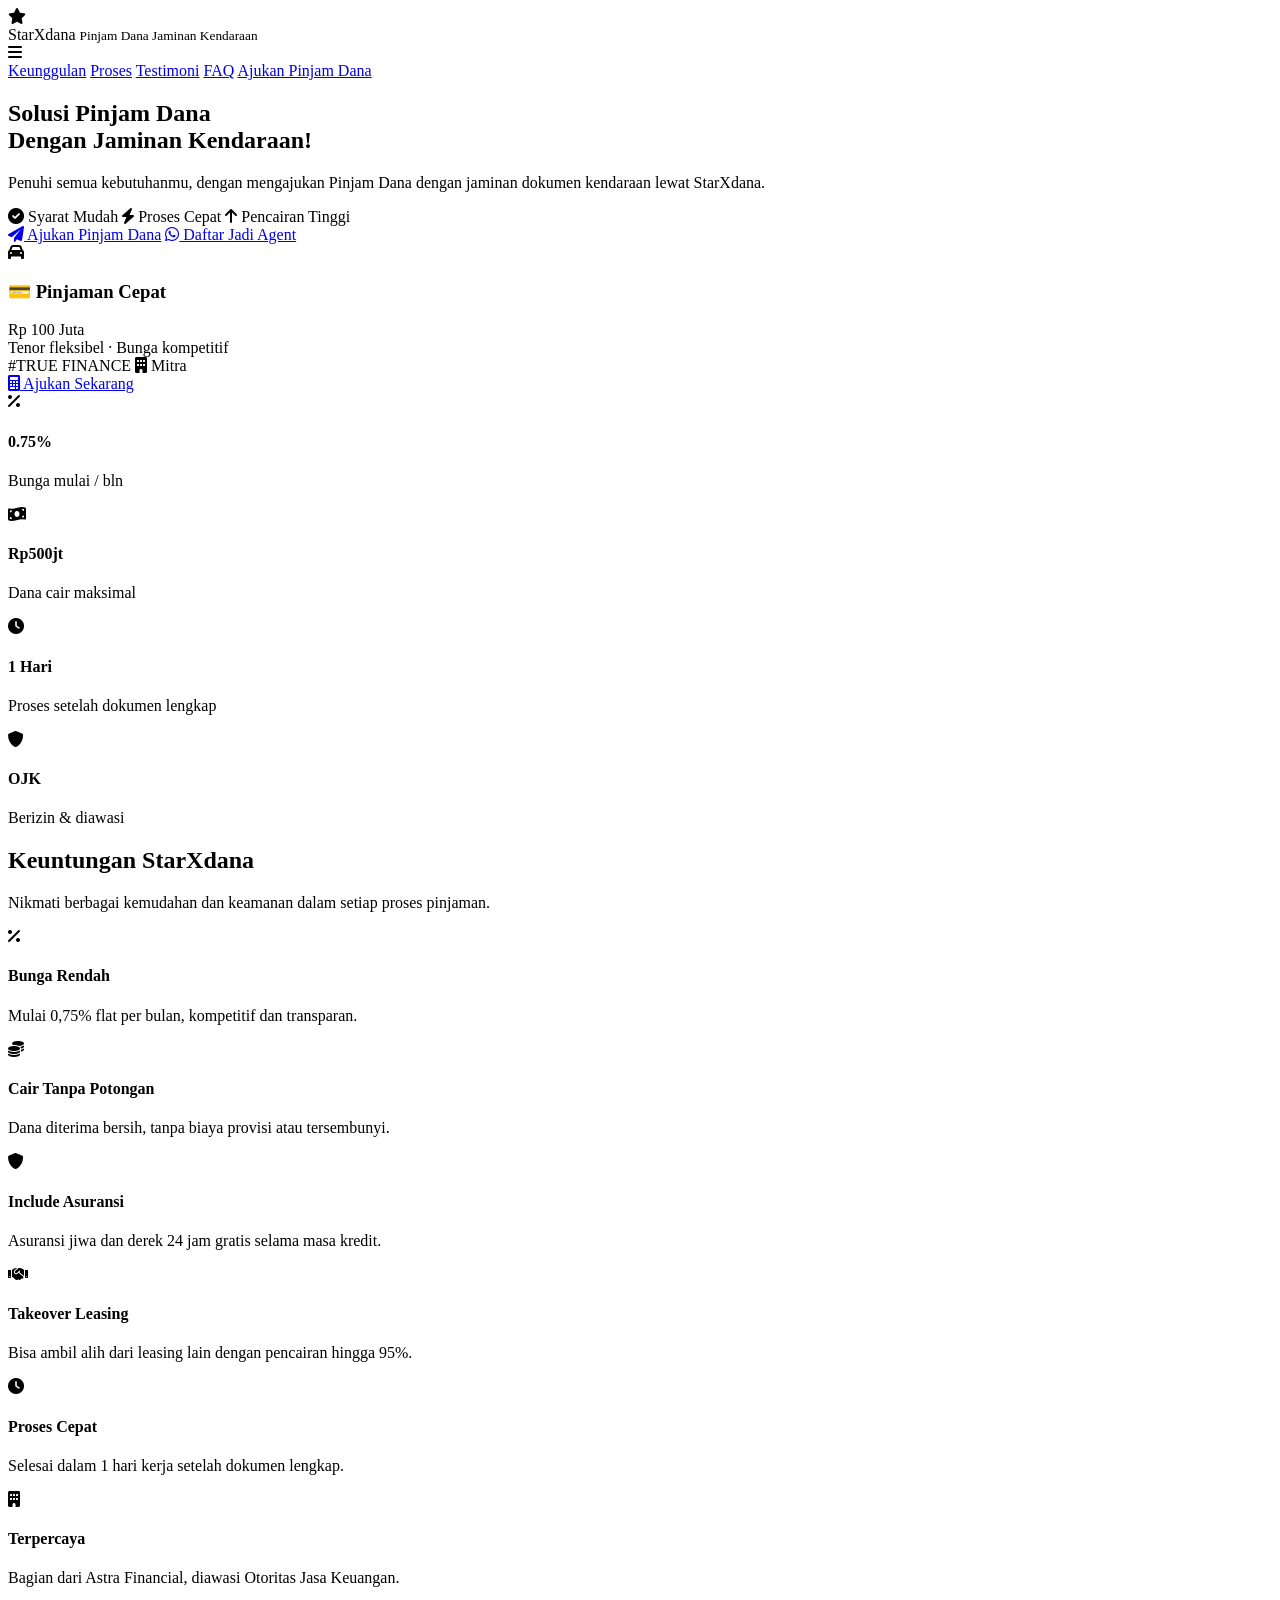
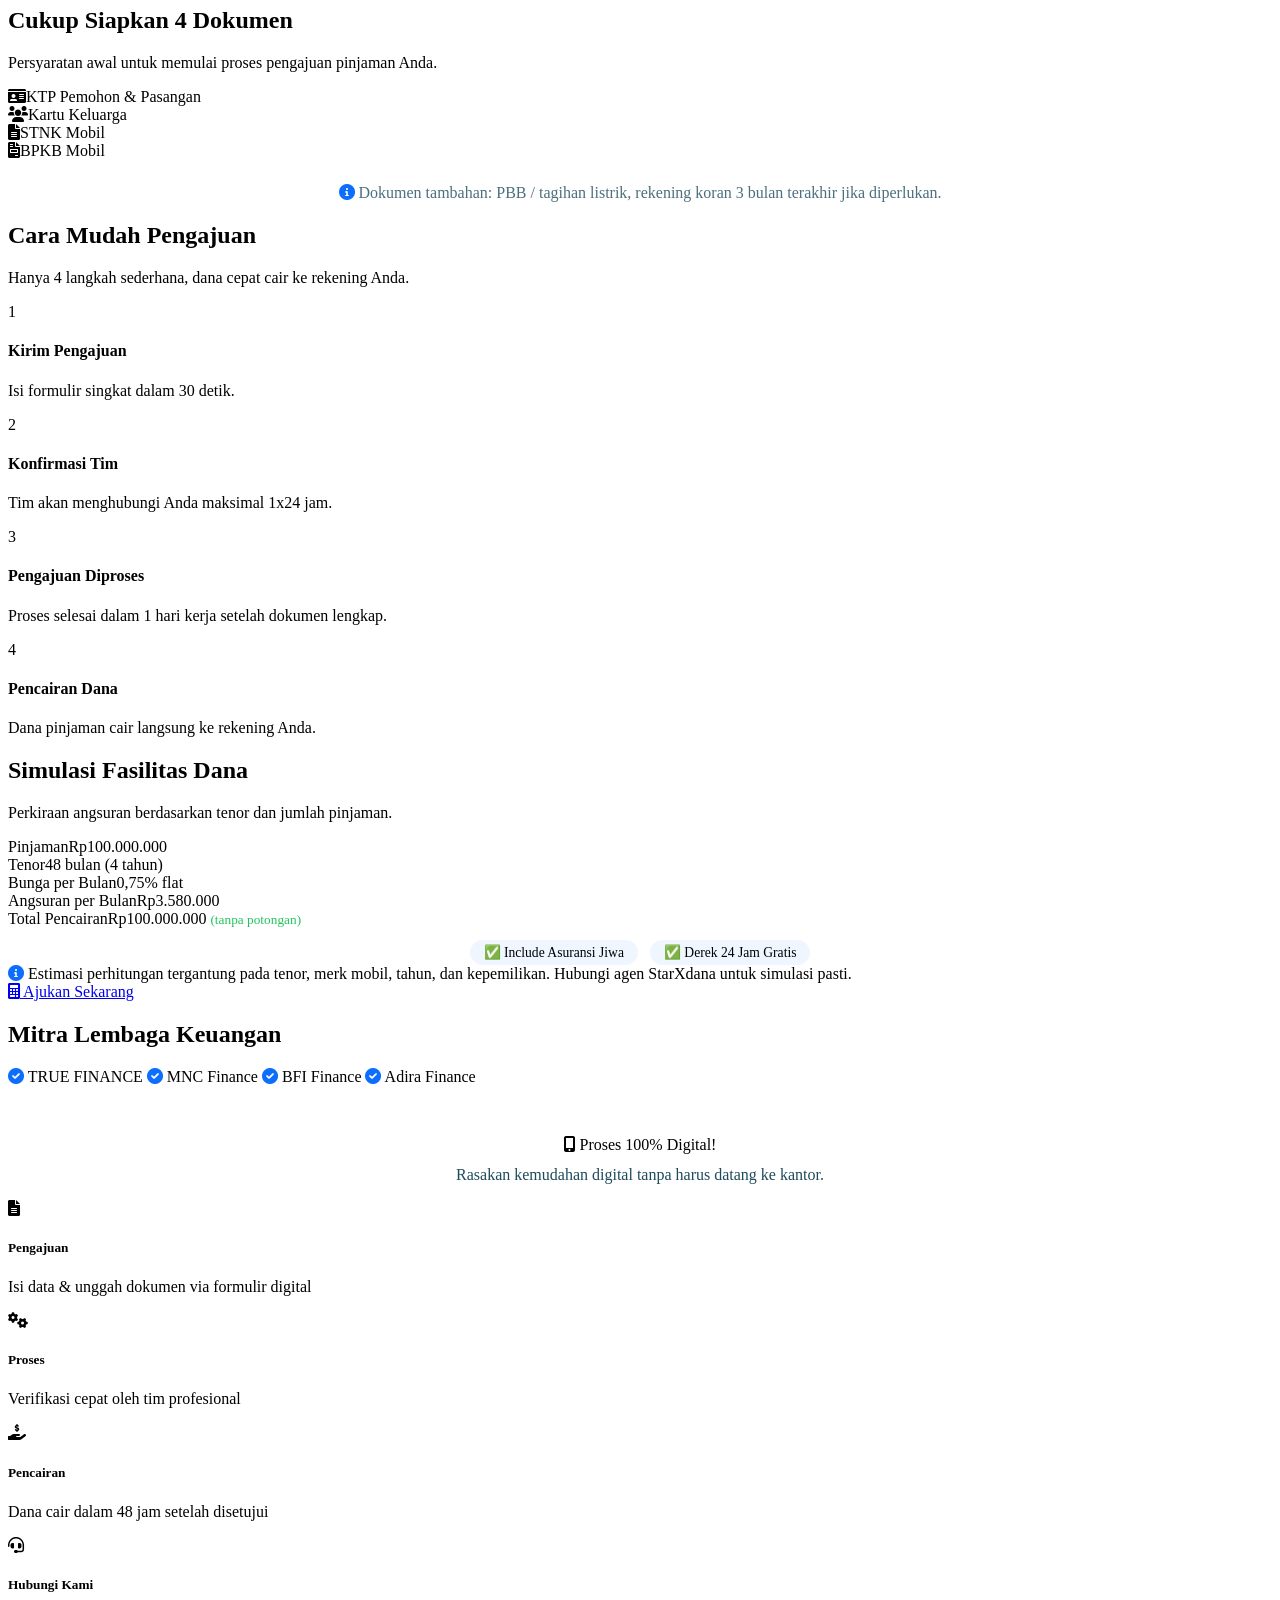
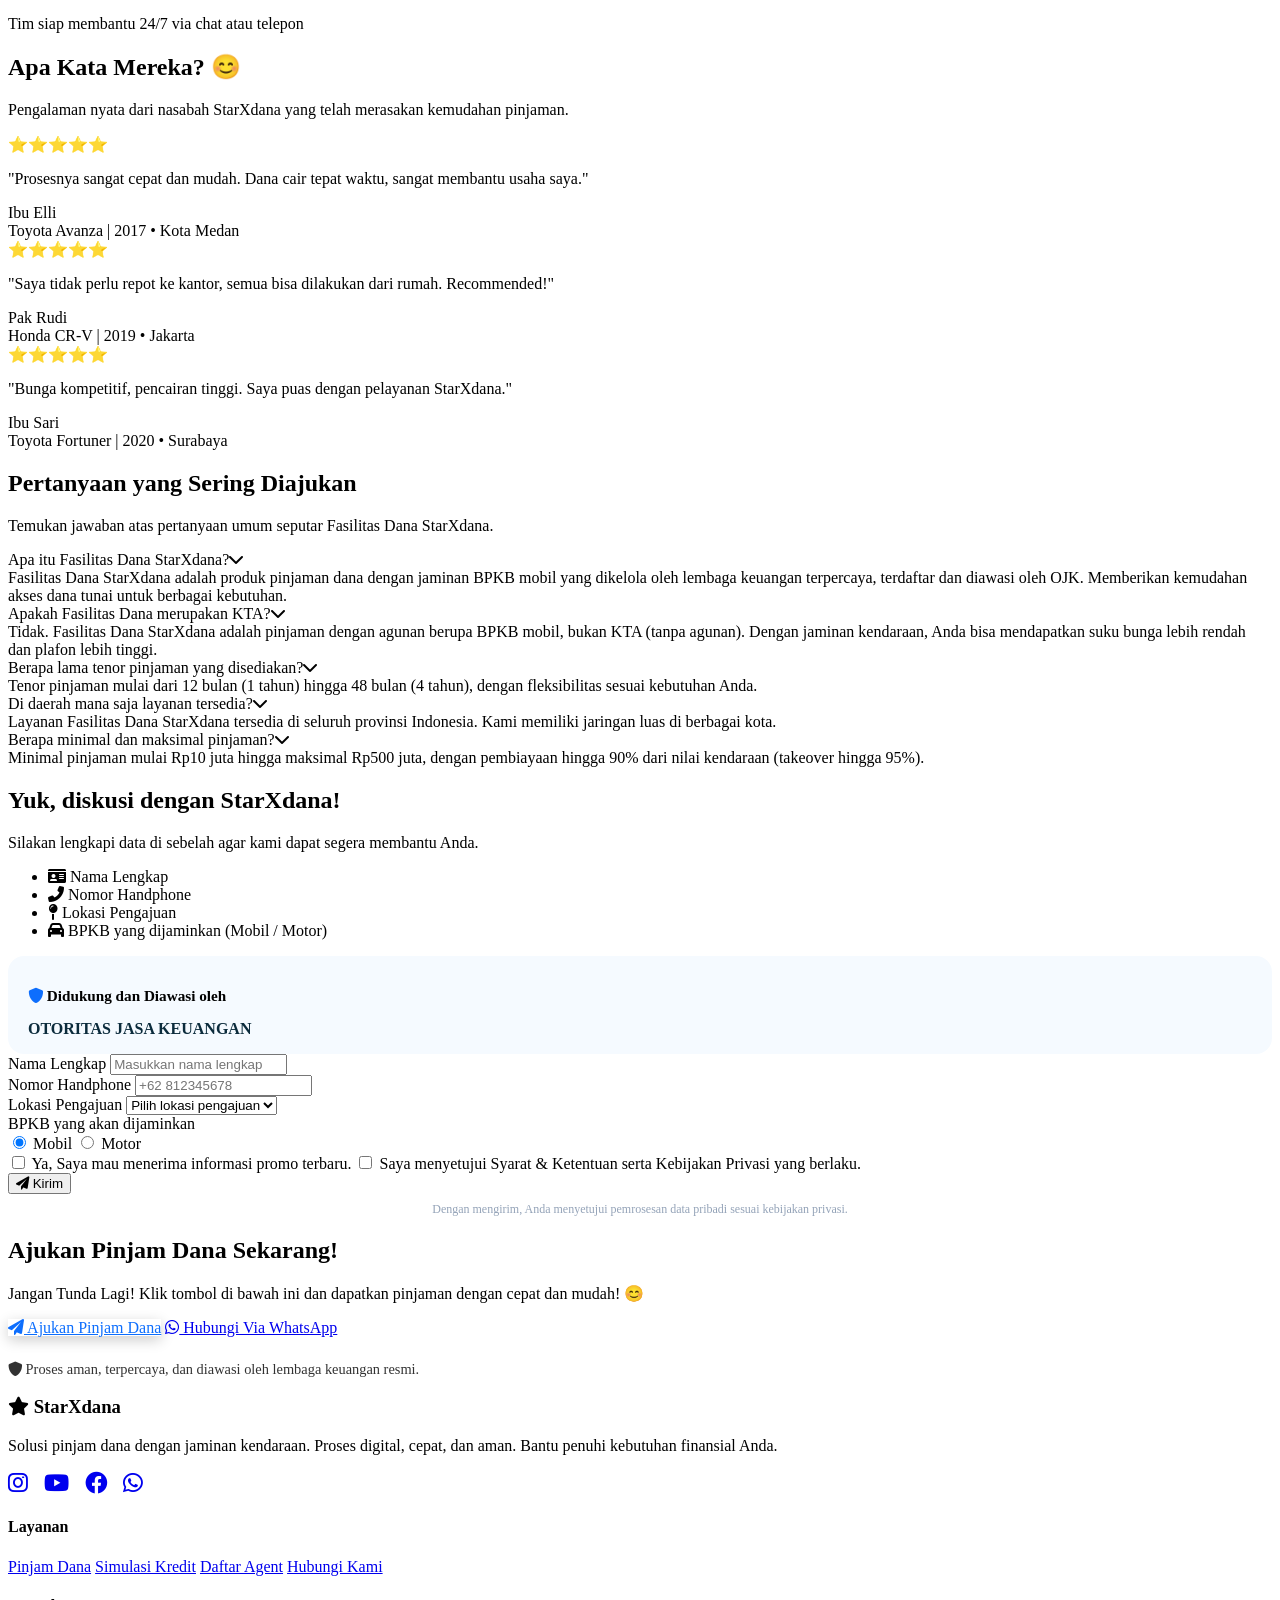
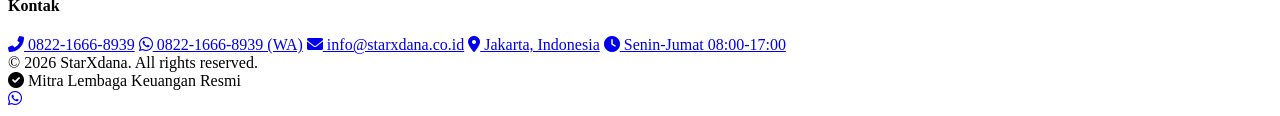
==== index.html @ 3cfb9118 "Add files via upload" ====
<!DOCTYPE html>
<html lang="id">
<head>
  <meta charset="UTF-8" />
  <meta name="viewport" content="width=device-width, initial-scale=1.0" />
  <title>StarXdana - Pinjam Dana Jaminan Kendaraan</title>
  <!-- Font Awesome 6 -->
  <link rel="stylesheet" href="https://cdnjs.cloudflare.com/ajax/libs/font-awesome/6.0.0-beta3/css/all.min.css" />
  <!-- CSS External -->
  <link rel="stylesheet" href="css/style.css" />
</head>
<body>

<!-- ===== HEADER ===== -->
<header>
  <div class="container header-inner">
    <div class="logo">
      <i class="fas fa-star"></i>
      <div>
        <span>Star<span class="star">X</span>dana</span>
        <small>Pinjam Dana Jaminan Kendaraan</small>
      </div>
    </div>
    <div class="hamburger" id="hamburger">
      <i class="fas fa-bars"></i>
    </div>
    <nav class="nav-links" id="navLinks">
      <a href="#benefits">Keunggulan</a>
      <a href="#proses">Proses</a>
      <a href="#testimoni">Testimoni</a>
      <a href="#faq">FAQ</a>
      <a href="#form" class="nav-cta">Ajukan Pinjam Dana</a>
    </nav>
  </div>
</header>

<!-- ===== HERO ===== -->
<section class="hero">
  <div class="container hero-grid">
    <div class="hero-content">
      <h1>Solusi Pinjam Dana <br /><span class="highlight">Dengan Jaminan Kendaraan!</span></h1>
      <p>Penuhi semua kebutuhanmu, dengan mengajukan Pinjam Dana dengan jaminan dokumen kendaraan lewat StarXdana.</p>
      <div class="hero-badges">
        <span class="badge"><i class="fas fa-check-circle"></i> Syarat Mudah</span>
        <span class="badge"><i class="fas fa-bolt"></i> Proses Cepat</span>
        <span class="badge"><i class="fas fa-arrow-up"></i> Pencairan Tinggi</span>
      </div>
      <div class="hero-actions">
        <a href="#form" class="btn-primary"><i class="fas fa-paper-plane"></i> Ajukan Pinjam Dana</a>
        <a href="#" onclick="openWhatsApp('082216668939', 'Halo%20StarXdana%2C%20saya%20tertarik%20menjadi%20agent%20StarXdana'); return false;" class="btn-secondary"><i class="fab fa-whatsapp"></i> Daftar Jadi Agent</a>
      </div>
    </div>
    <div class="hero-image">
      <div class="card-shadow">
        <i class="fas fa-car car-icon"></i>
        <h3>💳 Pinjaman Cepat</h3>
        <div class="big-number">Rp 100 Juta</div>
        <div class="sub">Tenor fleksibel · Bunga kompetitif</div>
        <div class="partner-logos">
          <span>#TRUE FINANCE</span>
          <span><i class="fas fa-building"></i> Mitra</span>
        </div>
        <a href="#form" class="btn-primary"><i class="fas fa-calculator"></i> Ajukan Sekarang</a>
      </div>
    </div>
  </div>
</section>

<!-- ===== STATS ===== -->
<section class="stats">
  <div class="container stats-grid">
    <div class="stat-item"><i class="fas fa-percent"></i><h4>0.75%</h4><p>Bunga mulai / bln</p></div>
    <div class="stat-item"><i class="fas fa-money-bill-wave"></i><h4>Rp500jt</h4><p>Dana cair maksimal</p></div>
    <div class="stat-item"><i class="fas fa-clock"></i><h4>1 Hari</h4><p>Proses setelah dokumen lengkap</p></div>
    <div class="stat-item"><i class="fas fa-shield-alt"></i><h4>OJK</h4><p>Berizin & diawasi</p></div>
  </div>
</section>

<!-- ===== KEUNGGULAN ===== -->
<section class="benefits" id="benefits">
  <div class="container">
    <h2 class="section-title">Keuntungan <span class="blue">StarXdana</span></h2>
    <p class="section-sub">Nikmati berbagai kemudahan dan keamanan dalam setiap proses pinjaman.</p>
    <div class="benefits-grid">
      <div class="benefit-card"><i class="fas fa-percent"></i><h4>Bunga Rendah</h4><p>Mulai 0,75% flat per bulan, kompetitif dan transparan.</p></div>
      <div class="benefit-card"><i class="fas fa-coins"></i><h4>Cair Tanpa Potongan</h4><p>Dana diterima bersih, tanpa biaya provisi atau tersembunyi.</p></div>
      <div class="benefit-card"><i class="fas fa-shield-alt"></i><h4>Include Asuransi</h4><p>Asuransi jiwa dan derek 24 jam gratis selama masa kredit.</p></div>
      <div class="benefit-card"><i class="fas fa-handshake"></i><h4>Takeover Leasing</h4><p>Bisa ambil alih dari leasing lain dengan pencairan hingga 95%.</p></div>
      <div class="benefit-card"><i class="fas fa-clock"></i><h4>Proses Cepat</h4><p>Selesai dalam 1 hari kerja setelah dokumen lengkap.</p></div>
      <div class="benefit-card"><i class="fas fa-building"></i><h4>Terpercaya</h4><p>Bagian dari Astra Financial, diawasi Otoritas Jasa Keuangan.</p></div>
    </div>
  </div>
</section>

<!-- ===== DOKUMEN ===== -->
<section class="documents" id="dokumen">
  <div class="container">
    <h2 class="section-title">Cukup Siapkan 4 Dokumen</h2>
    <p class="section-sub">Persyaratan awal untuk memulai proses pengajuan pinjaman Anda.</p>
    <div class="doc-grid">
      <div class="doc-item"><i class="fas fa-id-card"></i>KTP Pemohon & Pasangan</div>
      <div class="doc-item"><i class="fas fa-users"></i>Kartu Keluarga</div>
      <div class="doc-item"><i class="fas fa-file-alt"></i>STNK Mobil</div>
      <div class="doc-item"><i class="fas fa-file-invoice"></i>BPKB Mobil</div>
    </div>
    <p style="text-align:center; margin-top:24px; color:#4b6f7e;"><i class="fas fa-info-circle" style="color:#0d6efd;"></i> Dokumen tambahan: PBB / tagihan listrik, rekening koran 3 bulan terakhir jika diperlukan.</p>
  </div>
</section>

<!-- ===== PROSES ===== -->
<section class="process" id="proses">
  <div class="container">
    <h2 class="section-title">Cara Mudah Pengajuan</h2>
    <p class="section-sub">Hanya 4 langkah sederhana, dana cepat cair ke rekening Anda.</p>
    <div class="process-steps">
      <div class="step"><div class="num">1</div><h4>Kirim Pengajuan</h4><p>Isi formulir singkat dalam 30 detik.</p></div>
      <div class="step"><div class="num">2</div><h4>Konfirmasi Tim</h4><p>Tim akan menghubungi Anda maksimal 1x24 jam.</p></div>
      <div class="step"><div class="num">3</div><h4>Pengajuan Diproses</h4><p>Proses selesai dalam 1 hari kerja setelah dokumen lengkap.</p></div>
      <div class="step"><div class="num">4</div><h4>Pencairan Dana</h4><p>Dana pinjaman cair langsung ke rekening Anda.</p></div>
    </div>
  </div>
</section>

<!-- ===== SIMULASI ===== -->
<section class="simulation" id="simulasi">
  <div class="container">
    <h2 class="section-title">Simulasi Fasilitas Dana</h2>
    <p class="section-sub">Perkiraan angsuran berdasarkan tenor dan jumlah pinjaman.</p>
    <div class="sim-box">
      <div class="row"><span class="label">Pinjaman</span><span class="value">Rp100.000.000</span></div>
      <div class="row"><span class="label">Tenor</span><span class="value">48 bulan (4 tahun)</span></div>
      <div class="row"><span class="label">Bunga per Bulan</span><span class="value">0,75% flat</span></div>
      <div class="row"><span class="label">Angsuran per Bulan</span><span class="highlight-value">Rp3.580.000</span></div>
      <div class="row"><span class="label">Total Pencairan</span><span class="value">Rp100.000.000 <small style="color:#22c55e;">(tanpa potongan)</small></span></div>
      <div style="margin-top:12px; display:flex; flex-wrap:wrap; gap:12px; justify-content:center;">
        <span style="background:#0d6efd10; padding:4px 14px; border-radius:50px; font-size:0.85rem;">✅ Include Asuransi Jiwa</span>
        <span style="background:#0d6efd10; padding:4px 14px; border-radius:50px; font-size:0.85rem;">✅ Derek 24 Jam Gratis</span>
      </div>
      <div class="note"><i class="fas fa-info-circle" style="color:#0d6efd;"></i> Estimasi perhitungan tergantung pada tenor, merk mobil, tahun, dan kepemilikan. Hubungi agen StarXdana untuk simulasi pasti.</div>
      <a href="#form" class="btn-primary" style="width:100%; margin-top:16px;"><i class="fas fa-calculator"></i> Ajukan Sekarang</a>
    </div>
  </div>
</section>

<!-- ===== MITRA ===== -->
<section class="partners">
  <div class="container">
    <h2 class="section-title">Mitra Lembaga Keuangan</h2>
    <div class="partner-grid">
      <span><i class="fas fa-check-circle" style="color:#0d6efd;"></i> TRUE FINANCE</span>
      <span><i class="fas fa-check-circle" style="color:#0d6efd;"></i> MNC Finance</span>
      <span><i class="fas fa-check-circle" style="color:#0d6efd;"></i> BFI Finance</span>
      <span><i class="fas fa-check-circle" style="color:#0d6efd;"></i> Adira Finance</span>
    </div>
    <div style="margin-top: 50px;">
      <div style="text-align: center;">
        <span class="badge-digital"><i class="fas fa-mobile-alt"></i> Proses 100% Digital!</span>
        <p style="margin-top: 12px; color: #1e4a5a; font-weight: 500;">Rasakan kemudahan digital tanpa harus datang ke kantor.</p>
      </div>
      <div class="keuntungan-taktis">
        <div class="keuntungan-item">
          <i class="fas fa-file-alt"></i>
          <h5>Pengajuan</h5>
          <p>Isi data & unggah dokumen via formulir digital</p>
        </div>
        <div class="keuntungan-item">
          <i class="fas fa-cogs"></i>
          <h5>Proses</h5>
          <p>Verifikasi cepat oleh tim profesional</p>
        </div>
        <div class="keuntungan-item">
          <i class="fas fa-hand-holding-usd"></i>
          <h5>Pencairan</h5>
          <p>Dana cair dalam 48 jam setelah disetujui</p>
        </div>
        <div class="keuntungan-item">
          <i class="fas fa-headset"></i>
          <h5>Hubungi Kami</h5>
          <p>Tim siap membantu 24/7 via chat atau telepon</p>
        </div>
      </div>
    </div>
  </div>
</section>

<!-- ===== TESTIMONI ===== -->
<section class="testimonials" id="testimoni">
  <div class="container">
    <h2 class="section-title">Apa Kata Mereka? 😊</h2>
    <p class="section-sub">Pengalaman nyata dari nasabah StarXdana yang telah merasakan kemudahan pinjaman.</p>
    <div class="testi-grid">
      <div class="testi-card">
        <div class="stars">⭐⭐⭐⭐⭐</div>
        <p class="text">"Prosesnya sangat cepat dan mudah. Dana cair tepat waktu, sangat membantu usaha saya."</p>
        <div class="author">Ibu Elli</div>
        <div class="detail">Toyota Avanza | 2017 • Kota Medan</div>
      </div>
      <div class="testi-card">
        <div class="stars">⭐⭐⭐⭐⭐</div>
        <p class="text">"Saya tidak perlu repot ke kantor, semua bisa dilakukan dari rumah. Recommended!"</p>
        <div class="author">Pak Rudi</div>
        <div class="detail">Honda CR-V | 2019 • Jakarta</div>
      </div>
      <div class="testi-card">
        <div class="stars">⭐⭐⭐⭐⭐</div>
        <p class="text">"Bunga kompetitif, pencairan tinggi. Saya puas dengan pelayanan StarXdana."</p>
        <div class="author">Ibu Sari</div>
        <div class="detail">Toyota Fortuner | 2020 • Surabaya</div>
      </div>
    </div>
  </div>
</section>

<!-- ===== FAQ ===== -->
<section class="faq" id="faq">
  <div class="container">
    <h2 class="section-title">Pertanyaan yang Sering Diajukan</h2>
    <p class="section-sub">Temukan jawaban atas pertanyaan umum seputar Fasilitas Dana StarXdana.</p>
    <div class="faq-list">
      <div class="faq-item active">
        <div class="question"><span>Apa itu Fasilitas Dana StarXdana?</span><i class="fas fa-chevron-down"></i></div>
        <div class="answer">Fasilitas Dana StarXdana adalah produk pinjaman dana dengan jaminan BPKB mobil yang dikelola oleh lembaga keuangan terpercaya, terdaftar dan diawasi oleh OJK. Memberikan kemudahan akses dana tunai untuk berbagai kebutuhan.</div>
      </div>
      <div class="faq-item">
        <div class="question"><span>Apakah Fasilitas Dana merupakan KTA?</span><i class="fas fa-chevron-down"></i></div>
        <div class="answer">Tidak. Fasilitas Dana StarXdana adalah pinjaman dengan agunan berupa BPKB mobil, bukan KTA (tanpa agunan). Dengan jaminan kendaraan, Anda bisa mendapatkan suku bunga lebih rendah dan plafon lebih tinggi.</div>
      </div>
      <div class="faq-item">
        <div class="question"><span>Berapa lama tenor pinjaman yang disediakan?</span><i class="fas fa-chevron-down"></i></div>
        <div class="answer">Tenor pinjaman mulai dari 12 bulan (1 tahun) hingga 48 bulan (4 tahun), dengan fleksibilitas sesuai kebutuhan Anda.</div>
      </div>
      <div class="faq-item">
        <div class="question"><span>Di daerah mana saja layanan tersedia?</span><i class="fas fa-chevron-down"></i></div>
        <div class="answer">Layanan Fasilitas Dana StarXdana tersedia di seluruh provinsi Indonesia. Kami memiliki jaringan luas di berbagai kota.</div>
      </div>
      <div class="faq-item">
        <div class="question"><span>Berapa minimal dan maksimal pinjaman?</span><i class="fas fa-chevron-down"></i></div>
        <div class="answer">Minimal pinjaman mulai Rp10 juta hingga maksimal Rp500 juta, dengan pembiayaan hingga 90% dari nilai kendaraan (takeover hingga 95%).</div>
      </div>
    </div>
  </div>
</section>

<!-- ===== FORM ===== -->
<section class="form-section" id="form">
  <div class="container">
    <div class="form-wrapper">
      <div class="form-left">
        <h2>Yuk, diskusi dengan StarXdana!</h2>
        <p>Silakan lengkapi data di sebelah agar kami dapat segera membantu Anda.</p>
        <ul class="info-list">
          <li><i class="fas fa-id-card"></i> Nama Lengkap</li>
          <li><i class="fas fa-phone-alt"></i> Nomor Handphone</li>
          <li><i class="fas fa-map-pin"></i> Lokasi Pengajuan</li>
          <li><i class="fas fa-car"></i> BPKB yang dijaminkan (Mobil / Motor)</li>
        </ul>
        <div style="margin-top:16px; background:#f5faff; padding:16px 20px; border-radius:16px;">
          <p style="font-weight:600; font-size:0.95rem;"><i class="fas fa-shield-alt" style="color:#0d6efd;"></i> Didukung dan Diawasi oleh</p>
          <div style="display:flex; gap:20px; flex-wrap:wrap; align-items:center; margin-top:6px;">
            <span style="font-weight:700; color:#0b2b3c;">OTORITAS JASA KEUANGAN</span>
          </div>
        </div>
      </div>
      <div class="form-right">
        <form id="pinjamanForm">
          <div class="form-group">
            <label for="nama">Nama Lengkap</label>
            <input type="text" id="nama" placeholder="Masukkan nama lengkap" required />
          </div>
          <div class="form-group">
            <label for="hp">Nomor Handphone</label>
            <input type="tel" id="hp" placeholder="+62 812345678" required />
          </div>
          <div class="form-group">
            <label for="lokasi">Lokasi Pengajuan</label>
            <select id="lokasi" required>
              <option value="">Pilih lokasi pengajuan</option>
              <option value="Jakarta">Jakarta</option>
              <option value="Bogor">Bogor</option>
              <option value="Depok">Depok</option>
              <option value="Tangerang">Tangerang</option>
              <option value="Bekasi">Bekasi</option>
              <option value="Bandung">Bandung</option>
              <option value="Surabaya">Surabaya</option>
              <option value="Medan">Medan</option>
              <option value="Makassar">Makassar</option>
              <option value="Lainnya">Lainnya</option>
            </select>
          </div>
          <div class="form-group">
            <label>BPKB yang akan dijaminkan</label>
            <div class="radio-group">
              <label><input type="radio" name="bpkb" value="Mobil" checked /> Mobil</label>
              <label><input type="radio" name="bpkb" value="Motor" /> Motor</label>
            </div>
          </div>
          <div class="form-group">
            <div class="checkbox-group">
              <label><input type="checkbox" id="promo" /> Ya, Saya mau menerima informasi promo terbaru.</label>
              <label><input type="checkbox" id="syarat" required /> Saya menyetujui Syarat &amp; Ketentuan serta Kebijakan Privasi yang berlaku.</label>
            </div>
          </div>
          <button type="submit" class="btn-primary"><i class="fas fa-paper-plane"></i> Kirim</button>
          <p style="font-size:0.75rem; color:#94a3b8; margin-top:8px; text-align:center;">Dengan mengirim, Anda menyetujui pemrosesan data pribadi sesuai kebijakan privasi.</p>
        </form>
        <div id="formSuccess" style="display:none; background:#dcfce7; padding:16px; border-radius:12px; margin-top:16px; border-left:4px solid #22c55e;">
          <p style="font-weight:600; color:#166534;"><i class="fas fa-check-circle"></i> Terima kasih! Tim StarXdana akan segera menghubungi Anda.</p>
        </div>
      </div>
    </div>
  </div>
</section>

<!-- ===== CTA BESAR ===== -->
<section class="cta-big" id="cta">
  <div class="container">
    <h2>Ajukan Pinjam Dana Sekarang!</h2>
    <p>Jangan Tunda Lagi! Klik tombol di bawah ini dan dapatkan pinjaman dengan cepat dan mudah! 😊</p>
    <div class="btn-group">
      <a href="#form" class="btn-primary" style="background:#fff; color:#0d6efd; box-shadow:0 4px 14px rgba(0,0,0,0.2);"><i class="fas fa-paper-plane"></i> Ajukan Pinjam Dana</a>
      <a href="#" onclick="openWhatsApp('082216668939', 'Halo%20StarXdana%2C%20saya%20ingin%20konsultasi%20mengenai%20pinjaman%20dana%20jaminan%20kendaraan'); return false;" class="btn-outline-light"><i class="fab fa-whatsapp"></i> Hubungi Via WhatsApp</a>
    </div>
    <p style="margin-top: 24px; font-size: 0.9rem; opacity: 0.8;"><i class="fas fa-shield-alt"></i> Proses aman, terpercaya, dan diawasi oleh lembaga keuangan resmi.</p>
  </div>
</section>

<!-- ===== FOOTER ===== -->
<footer>
  <div class="container">
    <div class="footer-grid">
      <div class="footer-brand">
        <h3><i class="fas fa-star"></i> StarXdana</h3>
        <p>Solusi pinjam dana dengan jaminan kendaraan. Proses digital, cepat, dan aman. Bantu penuhi kebutuhan finansial Anda.</p>
        <div style="margin-top:12px; display:flex; gap:16px; font-size:1.4rem;">
          <a href="#"><i class="fab fa-instagram"></i></a>
          <a href="#"><i class="fab fa-youtube"></i></a>
          <a href="#"><i class="fab fa-facebook"></i></a>
          <a href="#" onclick="openWhatsApp('082216668939', 'Halo%20StarXdana%2C%20saya%20ingin%20konsultasi%20mengenai%20pinjaman%20dana%20jaminan%20kendaraan'); return false;"><i class="fab fa-whatsapp"></i></a>
        </div>
      </div>
      <div class="footer-col">
        <h4>Layanan</h4>
        <a href="#form">Pinjam Dana</a>
        <a href="#simulasi">Simulasi Kredit</a>
        <a href="#" onclick="openWhatsApp('082216668939', 'Halo%20StarXdana%2C%20saya%20tertarik%20menjadi%20agent'); return false;">Daftar Agent</a>
        <a href="#" onclick="openWhatsApp('082216668939', 'Halo%20StarXdana%2C%20saya%20ingin%20konsultasi'); return false;">Hubungi Kami</a>
      </div>
      <div class="footer-col">
        <h4>Kontak</h4>
        <a href="tel:+6282216668939"><i class="fas fa-phone-alt"></i> 0822-1666-8939</a>
        <a href="#" onclick="openWhatsApp('082216668939', 'Halo%20StarXdana%2C%20saya%20ingin%20konsultasi%20mengenai%20pinjaman%20dana%20jaminan%20kendaraan'); return false;"><i class="fab fa-whatsapp"></i> 0822-1666-8939 (WA)</a>
        <a href="mailto:info@starxdana.co.id"><i class="fas fa-envelope"></i> info@starxdana.co.id</a>
        <a href="#"><i class="fas fa-map-marker-alt"></i> Jakarta, Indonesia</a>
        <a href="#"><i class="fas fa-clock"></i> Senin-Jumat 08:00-17:00</a>
      </div>
    </div>
    <div class="footer-bottom">
      <span>&copy; 2026 StarXdana. All rights reserved.</span>
      <div>
        <span class="badge-ojk"><i class="fas fa-check-circle"></i> Mitra Lembaga Keuangan Resmi</span>
      </div>
    </div>
  </div>
</footer>

<!-- ===== FLOATING WHATSAPP BUTTON ===== -->
<a href="#" 
   onclick="openWhatsApp('082216668939', 'Halo%20StarXdana%2C%20saya%20ingin%20konsultasi%20mengenai%20pinjaman%20dana%20jaminan%20kendaraan'); return false;" 
   class="whatsapp-float"
   aria-label="Hubungi via WhatsApp">
  <i class="fab fa-whatsapp"></i>
</a>

<!-- ===== JAVASCRIPT EXTERNAL ===== -->
<script src="js/script.js"></script>
</body>
</html>
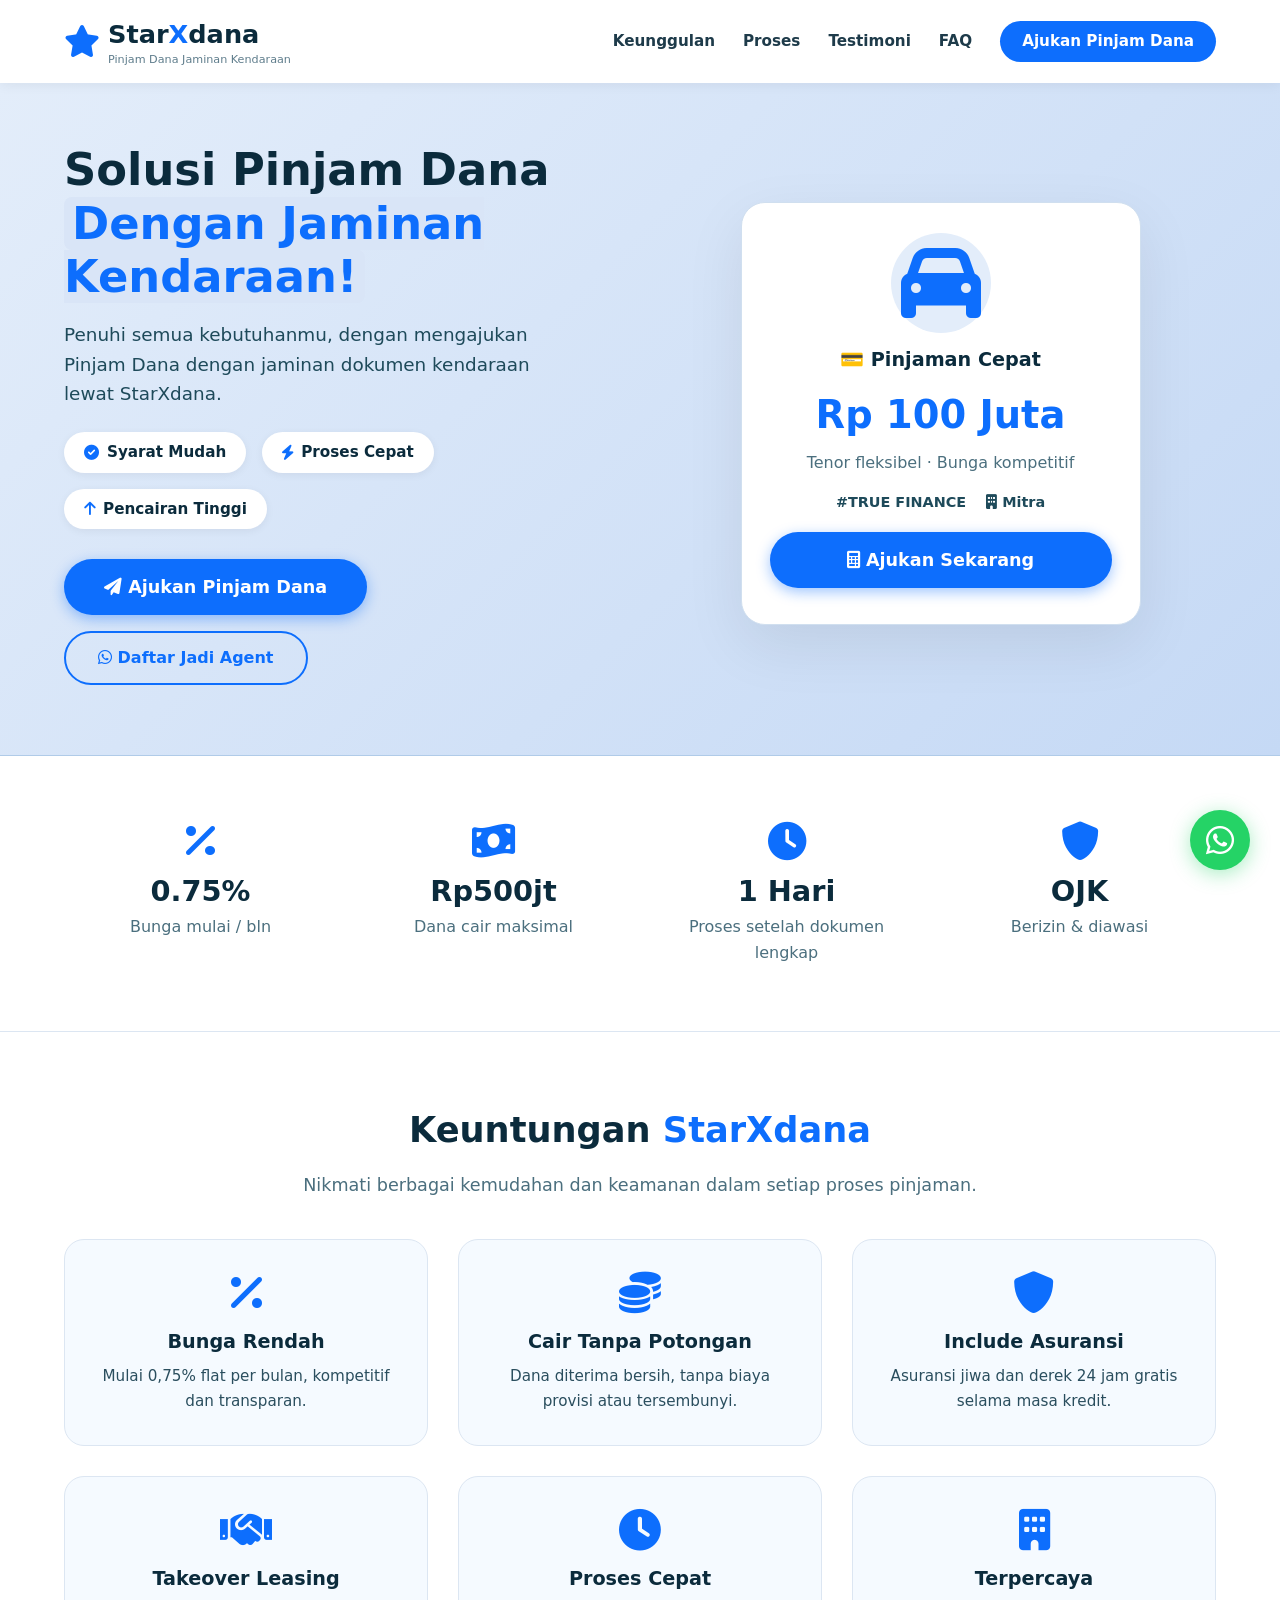
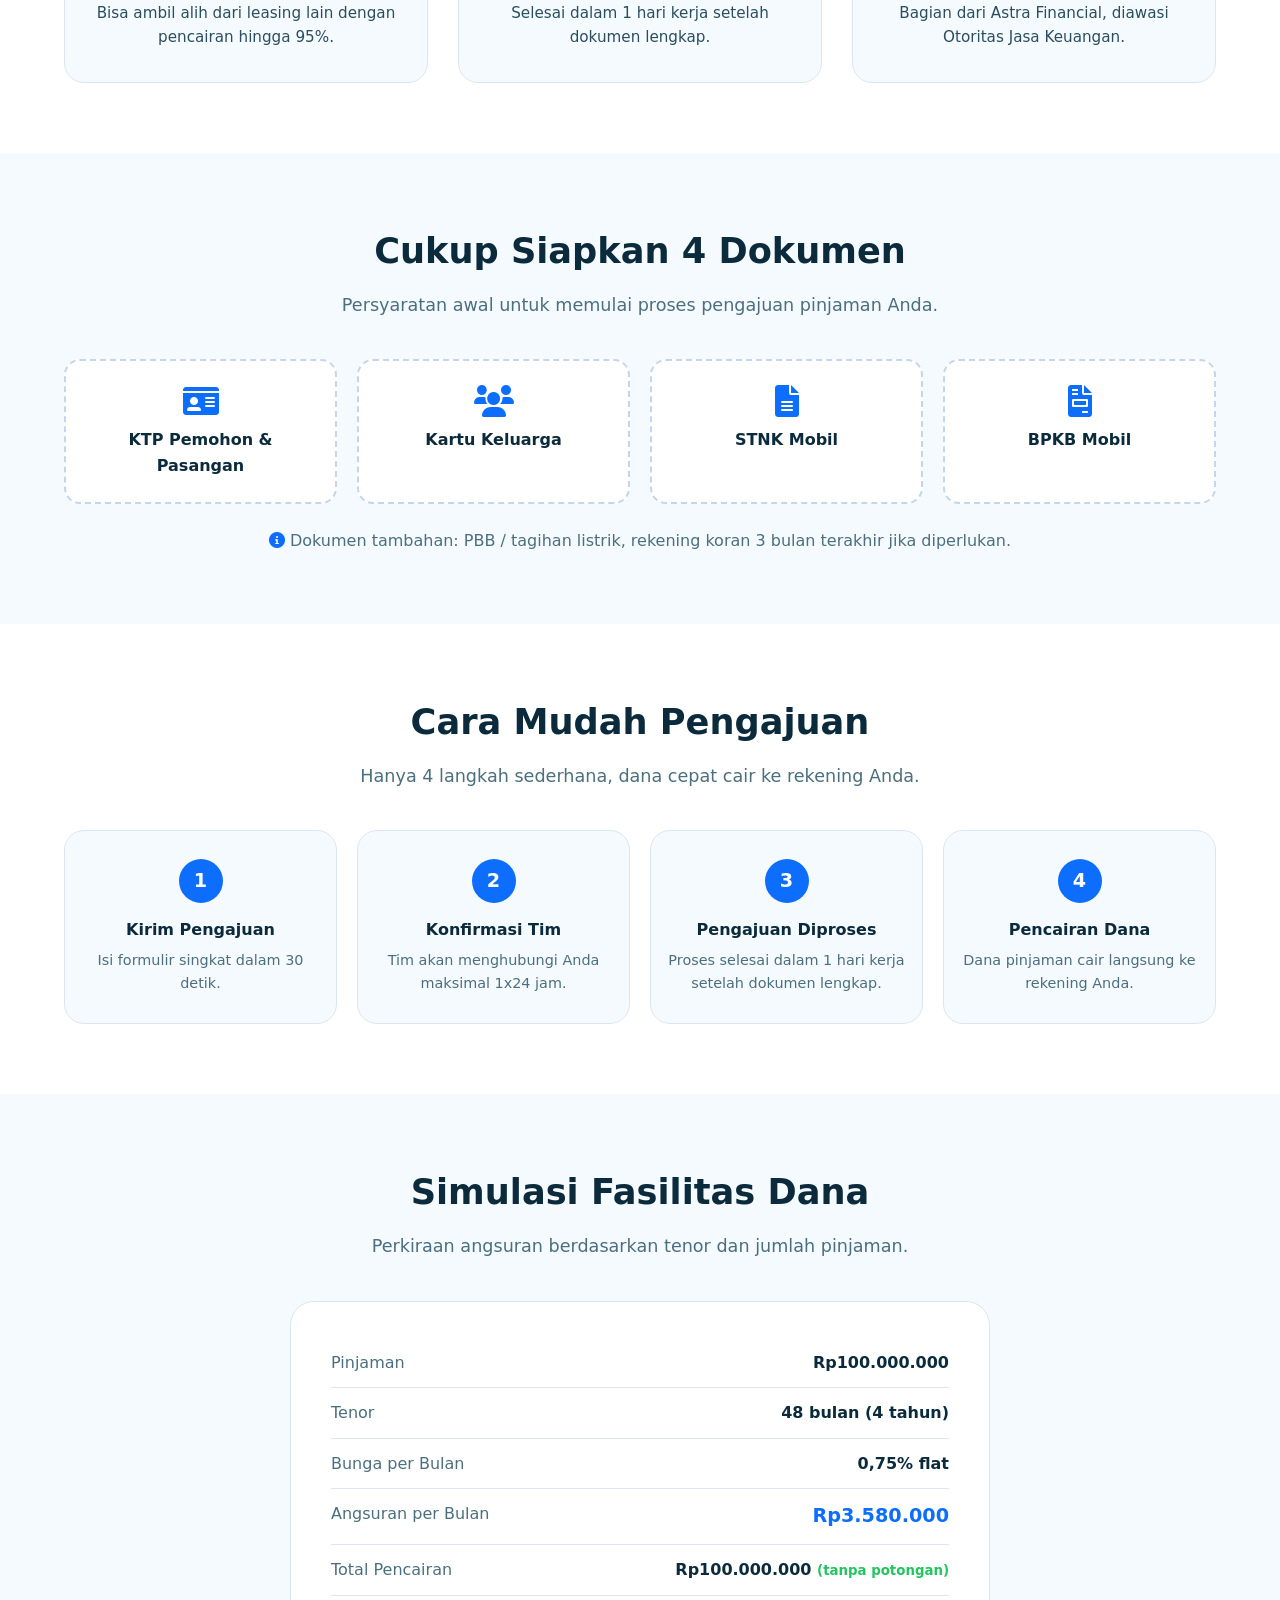
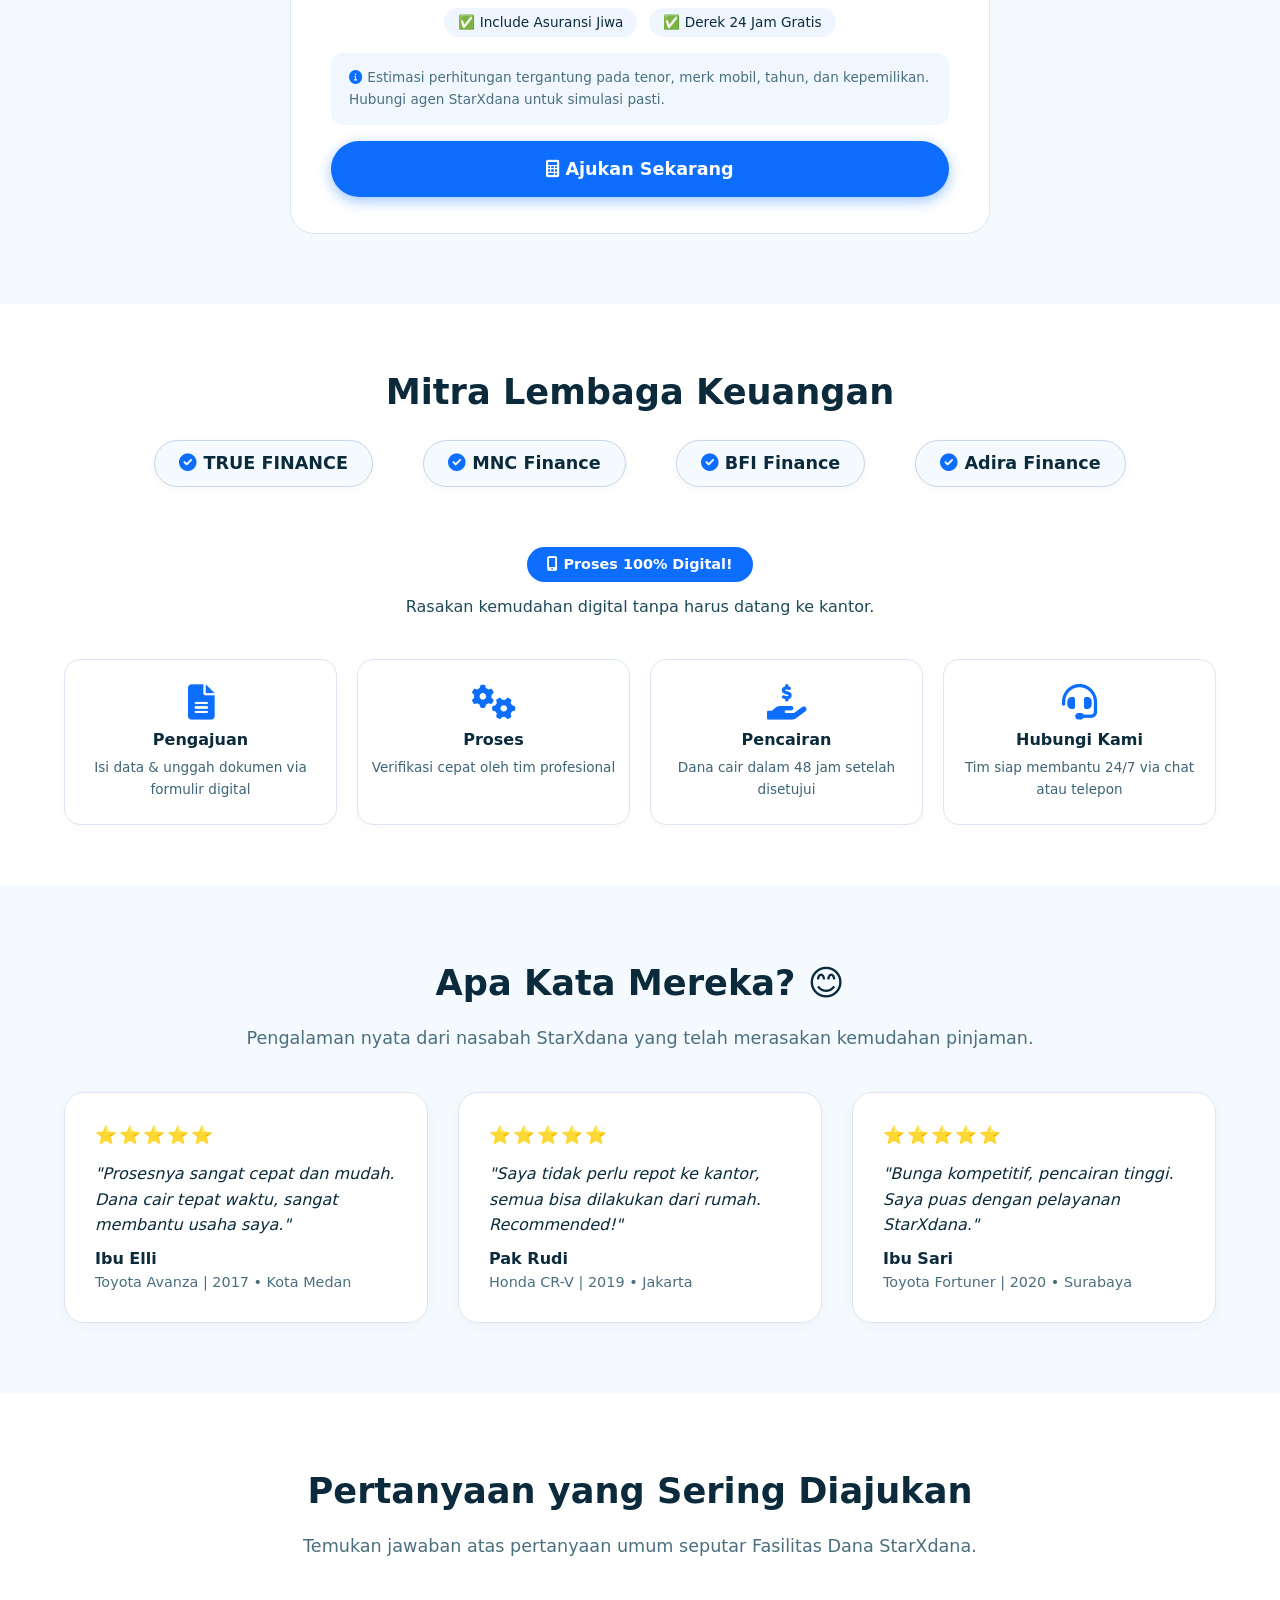
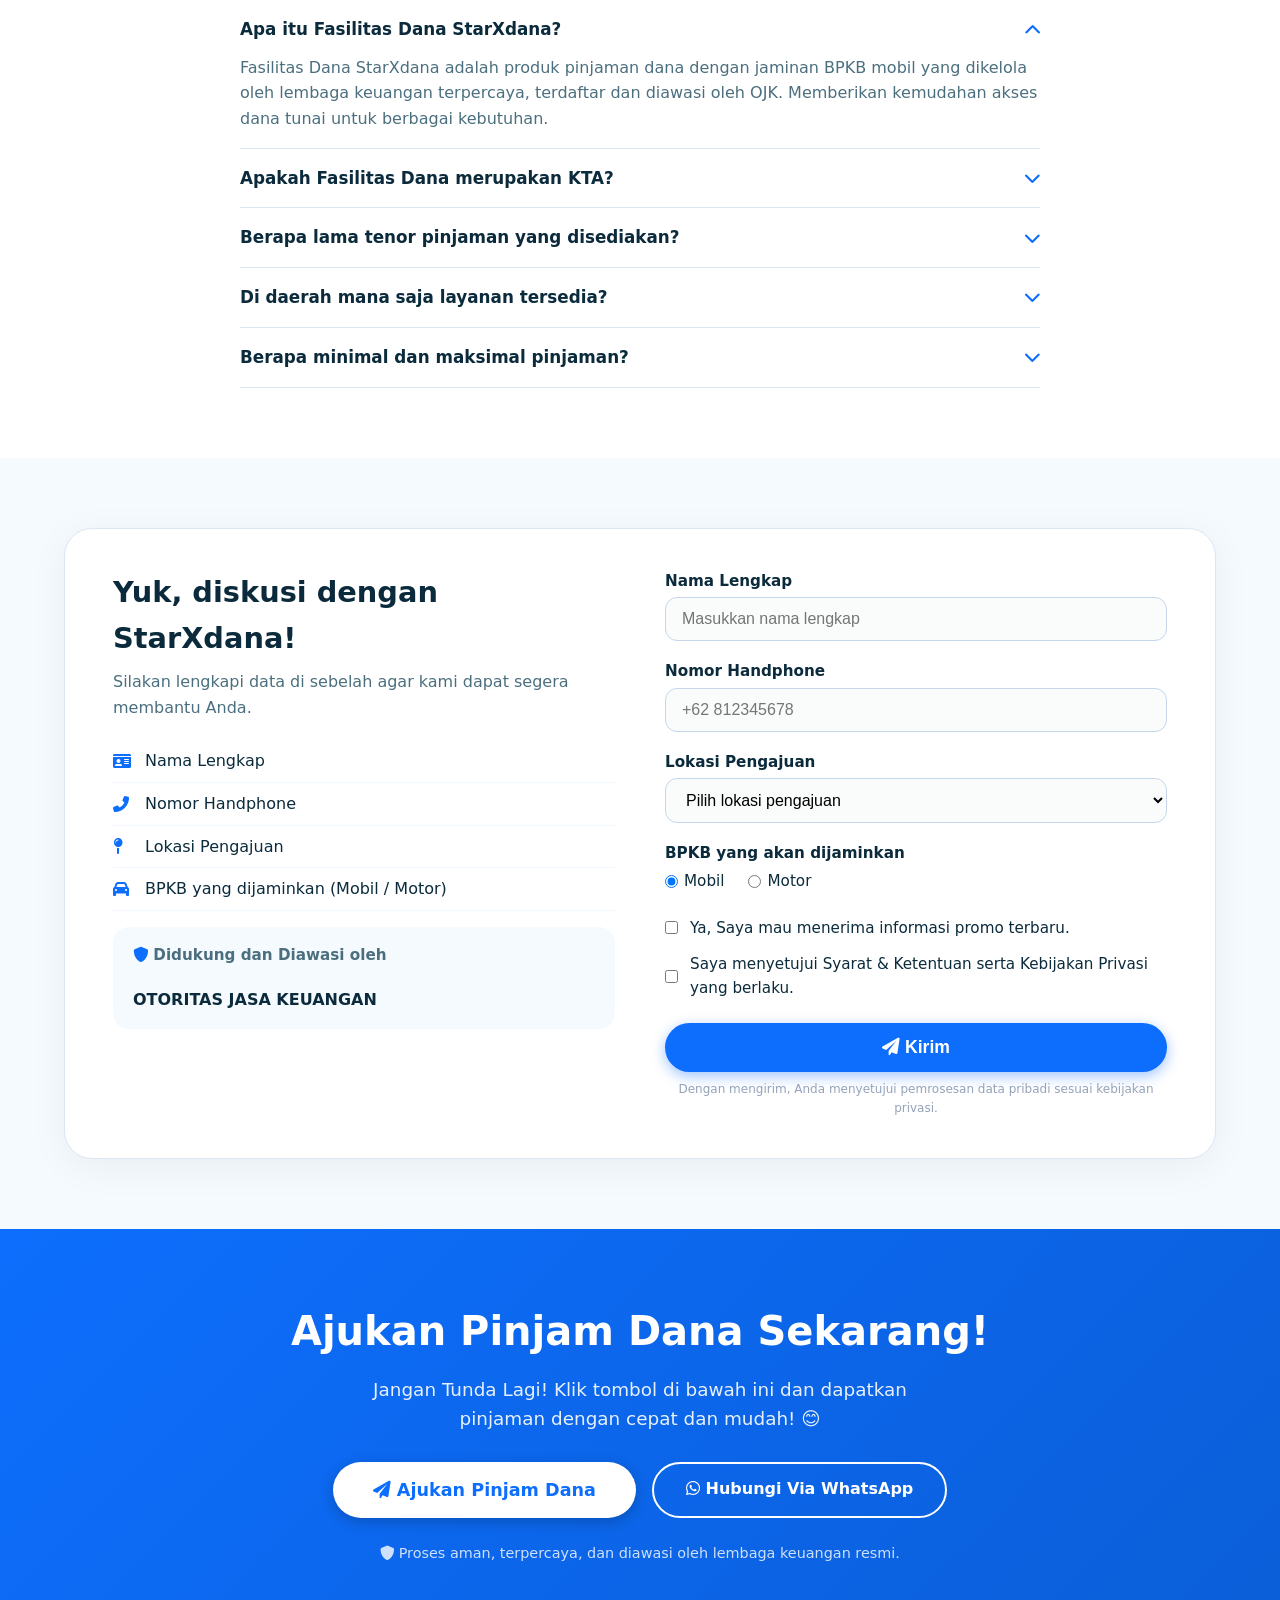
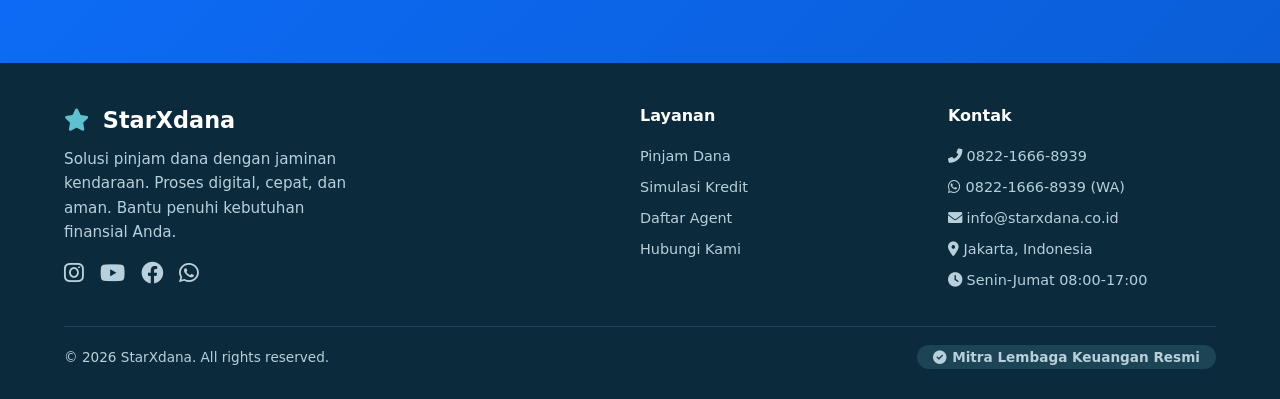
==== commit bdb52f00: "Update stylesheet and script paths in index.html" ====
--- a/index.html
+++ b/index.html
@@ -7,7 +7,7 @@
   <!-- Font Awesome 6 -->
   <link rel="stylesheet" href="https://cdnjs.cloudflare.com/ajax/libs/font-awesome/6.0.0-beta3/css/all.min.css" />
   <!-- CSS External -->
-  <link rel="stylesheet" href="css/style.css" />
+  <link rel="stylesheet" href="style.css" />
 </head>
 <body>
 
@@ -372,6 +372,6 @@
 </a>
 
 <!-- ===== JAVASCRIPT EXTERNAL ===== -->
-<script src="js/script.js"></script>
+<script src="script.js"></script>
 </body>
-</html>+</html>
--- a/style.css
+++ b/style.css
@@ -0,0 +1,917 @@
+/* ----- RESET & BASE (biru) ----- */
+* {
+  margin: 0;
+  padding: 0;
+  box-sizing: border-box;
+}
+body {
+  font-family: 'Segoe UI', Roboto, system-ui, -apple-system, sans-serif;
+  background: #f0f7ff;
+  color: #0b2b3c;
+  line-height: 1.6;
+}
+a {
+  text-decoration: none;
+  color: inherit;
+}
+.container {
+  max-width: 1200px;
+  margin: 0 auto;
+  padding: 0 24px;
+}
+
+/* ----- BUTTONS (biru) ----- */
+.btn-primary {
+  display: inline-block;
+  background: #0d6efd;
+  color: #fff;
+  font-weight: 700;
+  padding: 14px 40px;
+  border-radius: 50px;
+  border: none;
+  cursor: pointer;
+  font-size: 1.1rem;
+  transition: background 0.3s, transform 0.2s;
+  text-align: center;
+  box-shadow: 0 4px 14px rgba(13, 110, 253, 0.4);
+}
+.btn-primary:hover {
+  background: #0b5ed7;
+  transform: translateY(-2px);
+}
+.btn-secondary {
+  display: inline-block;
+  background: transparent;
+  color: #0d6efd;
+  font-weight: 700;
+  padding: 12px 32px;
+  border-radius: 50px;
+  border: 2px solid #0d6efd;
+  cursor: pointer;
+  font-size: 1rem;
+  transition: background 0.3s, color 0.3s;
+}
+.btn-secondary:hover {
+  background: #0d6efd;
+  color: #fff;
+}
+.btn-outline-light {
+  display: inline-block;
+  background: transparent;
+  color: #fff;
+  font-weight: 700;
+  padding: 12px 32px;
+  border-radius: 50px;
+  border: 2px solid #fff;
+  cursor: pointer;
+  font-size: 1rem;
+  transition: background 0.3s, color 0.3s;
+}
+.btn-outline-light:hover {
+  background: #fff;
+  color: #0d6efd;
+}
+
+/* ----- HEADER ----- */
+header {
+  background: #fff;
+  box-shadow: 0 2px 12px rgba(0, 0, 0, 0.06);
+  position: sticky;
+  top: 0;
+  z-index: 100;
+  padding: 14px 0;
+}
+.header-inner {
+  display: flex;
+  align-items: center;
+  justify-content: space-between;
+  flex-wrap: wrap;
+}
+.logo {
+  display: flex;
+  align-items: center;
+  gap: 8px;
+}
+.logo i {
+  font-size: 2rem;
+  color: #0d6efd;
+}
+.logo span {
+  font-size: 1.6rem;
+  font-weight: 800;
+  color: #0b2b3c;
+}
+.logo span .star {
+  color: #0d6efd;
+}
+.logo small {
+  font-size: 0.7rem;
+  font-weight: 400;
+  color: #5f7d8c;
+  display: block;
+  margin-top: -4px;
+}
+.nav-links {
+  display: flex;
+  gap: 28px;
+  align-items: center;
+  font-weight: 600;
+}
+.nav-links a {
+  color: #1e3b4a;
+  transition: color 0.2s;
+  font-size: 0.95rem;
+}
+.nav-links a:hover {
+  color: #0d6efd;
+}
+.nav-cta {
+  background: #0d6efd;
+  color: #fff !important;
+  padding: 8px 22px;
+  border-radius: 50px;
+  font-weight: 700;
+}
+.nav-cta:hover {
+  background: #0b5ed7 !important;
+  color: #fff !important;
+}
+.hamburger {
+  display: none;
+  font-size: 1.6rem;
+  cursor: pointer;
+  color: #0b2b3c;
+}
+
+/* ----- HERO (biru gradasi) ----- */
+.hero {
+  background: linear-gradient(135deg, #e3edfa 0%, #c5d9f5 100%);
+  padding: 60px 0 70px;
+  border-bottom: 1px solid #b0cbe8;
+}
+.hero-grid {
+  display: grid;
+  grid-template-columns: 1fr 1fr;
+  gap: 50px;
+  align-items: center;
+}
+.hero-content h1 {
+  font-size: 2.8rem;
+  font-weight: 800;
+  line-height: 1.2;
+  color: #0b2b3c;
+  margin-bottom: 16px;
+}
+.hero-content h1 .highlight {
+  color: #0d6efd;
+  background: #d9e5f7;
+  padding: 0 8px;
+  border-radius: 8px;
+}
+.hero-content p {
+  font-size: 1.15rem;
+  color: #1e4a5a;
+  margin-bottom: 24px;
+  max-width: 90%;
+}
+.hero-badges {
+  display: flex;
+  flex-wrap: wrap;
+  gap: 16px;
+  margin-top: 20px;
+}
+.hero-badges .badge {
+  display: flex;
+  align-items: center;
+  gap: 8px;
+  background: #fff;
+  padding: 8px 20px;
+  border-radius: 50px;
+  box-shadow: 0 2px 8px rgba(0, 0, 0, 0.06);
+  font-weight: 700;
+  font-size: 0.95rem;
+  color: #0b2b3c;
+}
+.hero-badges .badge i {
+  color: #0d6efd;
+}
+.hero-actions {
+  display: flex;
+  flex-wrap: wrap;
+  gap: 16px;
+  margin-top: 30px;
+}
+.hero-image {
+  display: flex;
+  justify-content: center;
+  align-items: center;
+}
+.hero-image .card-shadow {
+  background: #fff;
+  padding: 30px 28px 36px;
+  border-radius: 24px;
+  box-shadow: 0 20px 60px rgba(0, 0, 0, 0.08);
+  width: 100%;
+  max-width: 400px;
+  border: 1px solid #d0dfef;
+  text-align: center;
+}
+.hero-image .card-shadow .car-icon {
+  font-size: 5rem;
+  color: #0d6efd;
+  background: #e3edfa;
+  width: 100px;
+  height: 100px;
+  line-height: 100px;
+  border-radius: 50%;
+  margin: 0 auto 12px;
+  display: inline-block;
+}
+.hero-image .card-shadow h3 {
+  color: #0b2b3c;
+  font-size: 1.2rem;
+  margin-bottom: 8px;
+}
+.hero-image .card-shadow .big-number {
+  font-size: 2.4rem;
+  font-weight: 800;
+  color: #0d6efd;
+}
+.hero-image .card-shadow .sub {
+  color: #4b6f7e;
+  margin-top: 4px;
+}
+.hero-image .card-shadow .btn-primary {
+  width: 100%;
+  margin-top: 18px;
+  padding: 14px;
+}
+.hero-image .card-shadow .partner-logos {
+  margin-top: 16px;
+  display: flex;
+  justify-content: center;
+  gap: 20px;
+  font-weight: 600;
+  color: #1e4a5a;
+  font-size: 0.9rem;
+}
+
+/* ----- STATS (dari SEVA) ----- */
+.stats {
+  background: #fff;
+  padding: 50px 0;
+  border-bottom: 1px solid #dce6f2;
+}
+.stats-grid {
+  display: grid;
+  grid-template-columns: repeat(4, 1fr);
+  gap: 20px;
+}
+.stat-item {
+  text-align: center;
+  padding: 16px;
+}
+.stat-item i {
+  font-size: 2.4rem;
+  color: #0d6efd;
+  margin-bottom: 8px;
+}
+.stat-item h4 {
+  font-size: 1.8rem;
+  font-weight: 800;
+  color: #0b2b3c;
+}
+.stat-item p {
+  color: #4b6f7e;
+  font-weight: 500;
+}
+
+/* ----- KEUNGGULAN (gabungan) ----- */
+.benefits {
+  padding: 70px 0;
+  background: #fff;
+}
+.section-title {
+  text-align: center;
+  font-size: 2.2rem;
+  font-weight: 800;
+  margin-bottom: 12px;
+  color: #0b2b3c;
+}
+.section-title .blue {
+  color: #0d6efd;
+}
+.section-sub {
+  text-align: center;
+  color: #4b6f7e;
+  font-size: 1.1rem;
+  margin-bottom: 40px;
+}
+.benefits-grid {
+  display: grid;
+  grid-template-columns: repeat(3, 1fr);
+  gap: 30px;
+}
+.benefit-card {
+  background: #f5faff;
+  padding: 32px 24px;
+  border-radius: 20px;
+  border: 1px solid #dce6f2;
+  text-align: center;
+  transition: transform 0.25s, box-shadow 0.25s;
+}
+.benefit-card:hover {
+  transform: translateY(-6px);
+  box-shadow: 0 12px 40px rgba(13, 110, 253, 0.08);
+}
+.benefit-card i {
+  font-size: 2.6rem;
+  color: #0d6efd;
+  margin-bottom: 14px;
+}
+.benefit-card h4 {
+  font-size: 1.2rem;
+  margin-bottom: 6px;
+}
+.benefit-card p {
+  color: #2a4e5e;
+  font-size: 0.95rem;
+}
+
+/* ----- DOKUMEN (dari SEVA) ----- */
+.documents {
+  padding: 70px 0;
+  background: #f5faff;
+}
+.doc-grid {
+  display: grid;
+  grid-template-columns: repeat(4, 1fr);
+  gap: 20px;
+  margin-top: 30px;
+}
+.doc-item {
+  background: #fff;
+  padding: 24px 16px;
+  border-radius: 16px;
+  text-align: center;
+  font-weight: 600;
+  border: 2px dashed #c5d6ea;
+  transition: border-color 0.3s;
+}
+.doc-item i {
+  font-size: 2rem;
+  color: #0d6efd;
+  display: block;
+  margin-bottom: 10px;
+}
+.doc-item:hover {
+  border-color: #0d6efd;
+}
+
+/* ----- PROSES (gabungan) ----- */
+.process {
+  padding: 70px 0;
+  background: #fff;
+}
+.process-steps {
+  display: grid;
+  grid-template-columns: repeat(4, 1fr);
+  gap: 20px;
+  margin-top: 30px;
+}
+.step {
+  text-align: center;
+  background: #f5faff;
+  padding: 28px 16px;
+  border-radius: 20px;
+  border: 1px solid #dce6f2;
+  position: relative;
+}
+.step .num {
+  display: inline-block;
+  background: #0d6efd;
+  color: #fff;
+  width: 44px;
+  height: 44px;
+  line-height: 44px;
+  border-radius: 50%;
+  font-weight: 800;
+  font-size: 1.2rem;
+  margin-bottom: 14px;
+}
+.step h4 {
+  margin-bottom: 6px;
+}
+.step p {
+  color: #4b6f7e;
+  font-size: 0.9rem;
+}
+
+/* ----- SIMULASI (dari SEVA) ----- */
+.simulation {
+  padding: 70px 0;
+  background: #f5faff;
+}
+.sim-box {
+  max-width: 700px;
+  margin: 20px auto 0;
+  background: #fff;
+  padding: 36px 40px;
+  border-radius: 24px;
+  border: 1px solid #dce6f2;
+}
+.sim-box .row {
+  display: flex;
+  justify-content: space-between;
+  padding: 12px 0;
+  border-bottom: 1px solid #dce6f2;
+}
+.sim-box .row:last-child {
+  border-bottom: none;
+}
+.sim-box .label {
+  color: #4b6f7e;
+  font-weight: 500;
+}
+.sim-box .value {
+  font-weight: 700;
+  color: #0b2b3c;
+}
+.sim-box .highlight-value {
+  color: #0d6efd;
+  font-weight: 800;
+  font-size: 1.2rem;
+}
+.sim-box .note {
+  font-size: 0.85rem;
+  color: #4b6f7e;
+  margin-top: 16px;
+  background: #f0f7ff;
+  padding: 14px 18px;
+  border-radius: 12px;
+}
+
+/* ----- MITRA (dari TakTis) ----- */
+.partners {
+  padding: 60px 0;
+  background: #fff;
+}
+.partner-grid {
+  display: flex;
+  flex-wrap: wrap;
+  justify-content: center;
+  gap: 30px 50px;
+  margin-top: 20px;
+  font-weight: 700;
+  font-size: 1.1rem;
+  color: #0b2b3c;
+}
+.partner-grid span {
+  background: #f5faff;
+  padding: 8px 24px;
+  border-radius: 40px;
+  box-shadow: 0 2px 8px rgba(0,0,0,0.04);
+  border: 1px solid #c5d6ea;
+}
+.keuntungan-taktis {
+  display: grid;
+  grid-template-columns: repeat(4, 1fr);
+  gap: 20px;
+  margin-top: 40px;
+}
+.keuntungan-item {
+  background: #fff;
+  padding: 24px 12px;
+  border-radius: 16px;
+  text-align: center;
+  border: 1px solid #dce6f2;
+  box-shadow: 0 4px 12px rgba(0,0,0,0.02);
+}
+.keuntungan-item i {
+  font-size: 2.2rem;
+  color: #0d6efd;
+  margin-bottom: 8px;
+}
+.keuntungan-item h5 {
+  font-size: 1rem;
+  font-weight: 700;
+}
+.keuntungan-item p {
+  font-size: 0.85rem;
+  color: #3d6476;
+  margin-top: 4px;
+}
+.badge-digital {
+  display: inline-block;
+  background: #0d6efd;
+  color: #fff;
+  padding: 6px 20px;
+  border-radius: 50px;
+  font-weight: 700;
+  font-size: 0.9rem;
+  margin-top: 10px;
+}
+
+/* ----- TESTIMONI ----- */
+.testimonials {
+  padding: 70px 0;
+  background: #f5faff;
+}
+.testi-grid {
+  display: grid;
+  grid-template-columns: repeat(auto-fit, minmax(280px, 1fr));
+  gap: 30px;
+  margin-top: 30px;
+}
+.testi-card {
+  background: #fff;
+  padding: 28px 30px;
+  border-radius: 20px;
+  border: 1px solid #dce6f2;
+  box-shadow: 0 4px 16px rgba(0,0,0,0.03);
+}
+.testi-card .stars {
+  color: #f59e0b;
+  letter-spacing: 2px;
+  font-size: 1.1rem;
+}
+.testi-card .text {
+  font-size: 1rem;
+  margin: 12px 0 8px;
+  color: #0b2b3c;
+  font-style: italic;
+}
+.testi-card .author {
+  font-weight: 700;
+  color: #0b2b3c;
+}
+.testi-card .detail {
+  color: #4b6f7e;
+  font-size: 0.9rem;
+}
+
+/* ----- FAQ (dari SEVA) ----- */
+.faq {
+  padding: 70px 0;
+  background: #fff;
+}
+.faq-list {
+  max-width: 800px;
+  margin: 30px auto 0;
+}
+.faq-item {
+  border-bottom: 1px solid #dce6f2;
+  padding: 16px 0;
+  cursor: pointer;
+}
+.faq-item .question {
+  display: flex;
+  justify-content: space-between;
+  align-items: center;
+  font-weight: 700;
+  font-size: 1.05rem;
+}
+.faq-item .question i {
+  transition: transform 0.3s;
+  color: #0d6efd;
+}
+.faq-item .answer {
+  max-height: 0;
+  overflow: hidden;
+  transition: max-height 0.4s ease, padding 0.3s;
+  color: #4b6f7e;
+}
+.faq-item.active .answer {
+  max-height: 200px;
+  padding-top: 12px;
+}
+.faq-item.active .question i {
+  transform: rotate(180deg);
+}
+
+/* ----- FORM (dari SEVA) ----- */
+.form-section {
+  padding: 70px 0;
+  background: #f5faff;
+}
+.form-wrapper {
+  display: grid;
+  grid-template-columns: 1fr 1fr;
+  gap: 50px;
+  align-items: start;
+  background: #fff;
+  padding: 40px 48px;
+  border-radius: 28px;
+  box-shadow: 0 8px 40px rgba(0, 0, 0, 0.05);
+  border: 1px solid #dce6f2;
+}
+.form-left h2 {
+  font-size: 1.8rem;
+  font-weight: 800;
+  margin-bottom: 8px;
+}
+.form-left p {
+  color: #4b6f7e;
+  margin-bottom: 20px;
+}
+.form-left .info-list {
+  list-style: none;
+  padding: 0;
+}
+.form-left .info-list li {
+  padding: 8px 0;
+  display: flex;
+  align-items: center;
+  gap: 12px;
+  border-bottom: 1px solid #f0f7ff;
+}
+.form-left .info-list li i {
+  color: #0d6efd;
+  width: 20px;
+}
+.form-group {
+  margin-bottom: 18px;
+}
+.form-group label {
+  display: block;
+  font-weight: 600;
+  margin-bottom: 4px;
+  font-size: 0.95rem;
+}
+.form-group input,
+.form-group select {
+  width: 100%;
+  padding: 12px 16px;
+  border: 1px solid #c5d6ea;
+  border-radius: 12px;
+  font-size: 1rem;
+  background: #fafcfc;
+  transition: border-color 0.2s;
+}
+.form-group input:focus,
+.form-group select:focus {
+  border-color: #0d6efd;
+  outline: none;
+  background: #fff;
+}
+.form-group .radio-group {
+  display: flex;
+  gap: 24px;
+  margin-top: 4px;
+}
+.form-group .radio-group label {
+  display: flex;
+  align-items: center;
+  gap: 6px;
+  font-weight: 400;
+  cursor: pointer;
+}
+.form-group .checkbox-group {
+  display: flex;
+  flex-direction: column;
+  gap: 8px;
+  margin-top: 4px;
+}
+.form-group .checkbox-group label {
+  display: flex;
+  align-items: center;
+  gap: 8px;
+  font-weight: 400;
+  cursor: pointer;
+}
+.form-group .checkbox-group input[type="checkbox"] {
+  width: auto;
+  margin-right: 4px;
+}
+.form-right .btn-primary {
+  width: 100%;
+}
+
+/* ----- CTA BESAR (dari TakTis) ----- */
+.cta-big {
+  padding: 70px 0;
+  background: linear-gradient(135deg, #0d6efd 0%, #0b5ed7 100%);
+  color: #fff;
+  text-align: center;
+}
+.cta-big h2 {
+  font-size: 2.5rem;
+  font-weight: 800;
+  margin-bottom: 12px;
+}
+.cta-big p {
+  font-size: 1.15rem;
+  opacity: 0.9;
+  max-width: 600px;
+  margin: 0 auto 28px;
+}
+.cta-big .btn-group {
+  display: flex;
+  flex-wrap: wrap;
+  justify-content: center;
+  gap: 16px;
+}
+
+/* ----- FLOATING WHATSAPP BUTTON ----- */
+.whatsapp-float {
+  position: fixed;
+  bottom: 30px;
+  right: 30px;
+  background: #25D366;
+  color: #fff;
+  width: 60px;
+  height: 60px;
+  border-radius: 50%;
+  display: flex;
+  align-items: center;
+  justify-content: center;
+  font-size: 2rem;
+  box-shadow: 0 4px 20px rgba(37, 211, 102, 0.4);
+  z-index: 999;
+  transition: transform 0.3s;
+  text-decoration: none;
+}
+.whatsapp-float:hover {
+  transform: scale(1.1);
+  color: #fff;
+}
+
+/* ----- FOOTER ----- */
+footer {
+  background: #0b2b3c;
+  color: #b8d0db;
+  padding: 40px 0 30px;
+}
+.footer-grid {
+  display: grid;
+  grid-template-columns: 2fr 1fr 1fr;
+  gap: 40px;
+  margin-bottom: 30px;
+}
+.footer-brand h3 {
+  color: #fff;
+  font-size: 1.4rem;
+}
+.footer-brand h3 i {
+  color: #5fc1d0;
+  margin-right: 6px;
+}
+.footer-brand p {
+  max-width: 300px;
+  margin-top: 8px;
+  font-size: 0.95rem;
+}
+.footer-col h4 {
+  color: #fff;
+  margin-bottom: 12px;
+  font-size: 1rem;
+}
+.footer-col a {
+  display: block;
+  color: #b8d0db;
+  padding: 4px 0;
+  font-size: 0.9rem;
+  transition: color 0.2s;
+}
+.footer-col a:hover {
+  color: #fff;
+}
+.footer-bottom {
+  border-top: 1px solid #1d4455;
+  padding-top: 20px;
+  display: flex;
+  justify-content: space-between;
+  flex-wrap: wrap;
+  font-size: 0.85rem;
+}
+.footer-bottom .badge-ojk {
+  background: #1d4455;
+  padding: 4px 16px;
+  border-radius: 50px;
+  font-weight: 600;
+  color: #b8d0db;
+}
+
+/* ----- RESPONSIVE ----- */
+@media (max-width: 992px) {
+  .hero-grid {
+    grid-template-columns: 1fr;
+    text-align: center;
+  }
+  .hero-content p {
+    max-width: 100%;
+  }
+  .hero-badges {
+    justify-content: center;
+  }
+  .hero-actions {
+    justify-content: center;
+  }
+  .hero-image .card-shadow {
+    margin: 0 auto;
+  }
+  .benefits-grid {
+    grid-template-columns: 1fr 1fr;
+  }
+  .stats-grid {
+    grid-template-columns: repeat(2, 1fr);
+  }
+  .doc-grid {
+    grid-template-columns: repeat(2, 1fr);
+  }
+  .process-steps {
+    grid-template-columns: repeat(2, 1fr);
+  }
+  .keuntungan-taktis {
+    grid-template-columns: repeat(2, 1fr);
+  }
+  .form-wrapper {
+    grid-template-columns: 1fr;
+    padding: 30px 24px;
+  }
+  .footer-grid {
+    grid-template-columns: 1fr 1fr;
+  }
+}
+@media (max-width: 768px) {
+  .nav-links {
+    display: none;
+    flex-direction: column;
+    width: 100%;
+    padding: 20px 0 10px;
+    gap: 16px;
+    border-top: 1px solid #dce6f2;
+    margin-top: 12px;
+  }
+  .nav-links.open {
+    display: flex;
+  }
+  .hamburger {
+    display: block;
+  }
+  .hero-content h1 {
+    font-size: 2rem;
+  }
+  .benefits-grid {
+    grid-template-columns: 1fr;
+  }
+  .stats-grid {
+    grid-template-columns: 1fr 1fr;
+    gap: 10px;
+  }
+  .stat-item h4 {
+    font-size: 1.4rem;
+  }
+  .doc-grid {
+    grid-template-columns: 1fr 1fr;
+  }
+  .process-steps {
+    grid-template-columns: 1fr;
+  }
+  .keuntungan-taktis {
+    grid-template-columns: 1fr 1fr;
+  }
+  .footer-grid {
+    grid-template-columns: 1fr;
+  }
+  .cta-big h2 {
+    font-size: 1.8rem;
+  }
+  .footer-bottom {
+    flex-direction: column;
+    gap: 12px;
+    align-items: center;
+    text-align: center;
+  }
+  .form-wrapper {
+    padding: 20px 16px;
+  }
+  .sim-box {
+    padding: 24px 18px;
+  }
+}
+@media (max-width: 480px) {
+  .hero-image .card-shadow {
+    padding: 20px 16px 28px;
+  }
+  .hero-image .card-shadow .big-number {
+    font-size: 1.8rem;
+  }
+  .btn-primary, .btn-secondary {
+    padding: 12px 24px;
+    font-size: 0.95rem;
+  }
+  .doc-grid {
+    grid-template-columns: 1fr;
+  }
+  .keuntungan-taktis {
+    grid-template-columns: 1fr;
+  }
+  .whatsapp-float {
+    width: 50px;
+    height: 50px;
+    font-size: 1.6rem;
+    bottom: 20px;
+    right: 20px;
+  }
+}
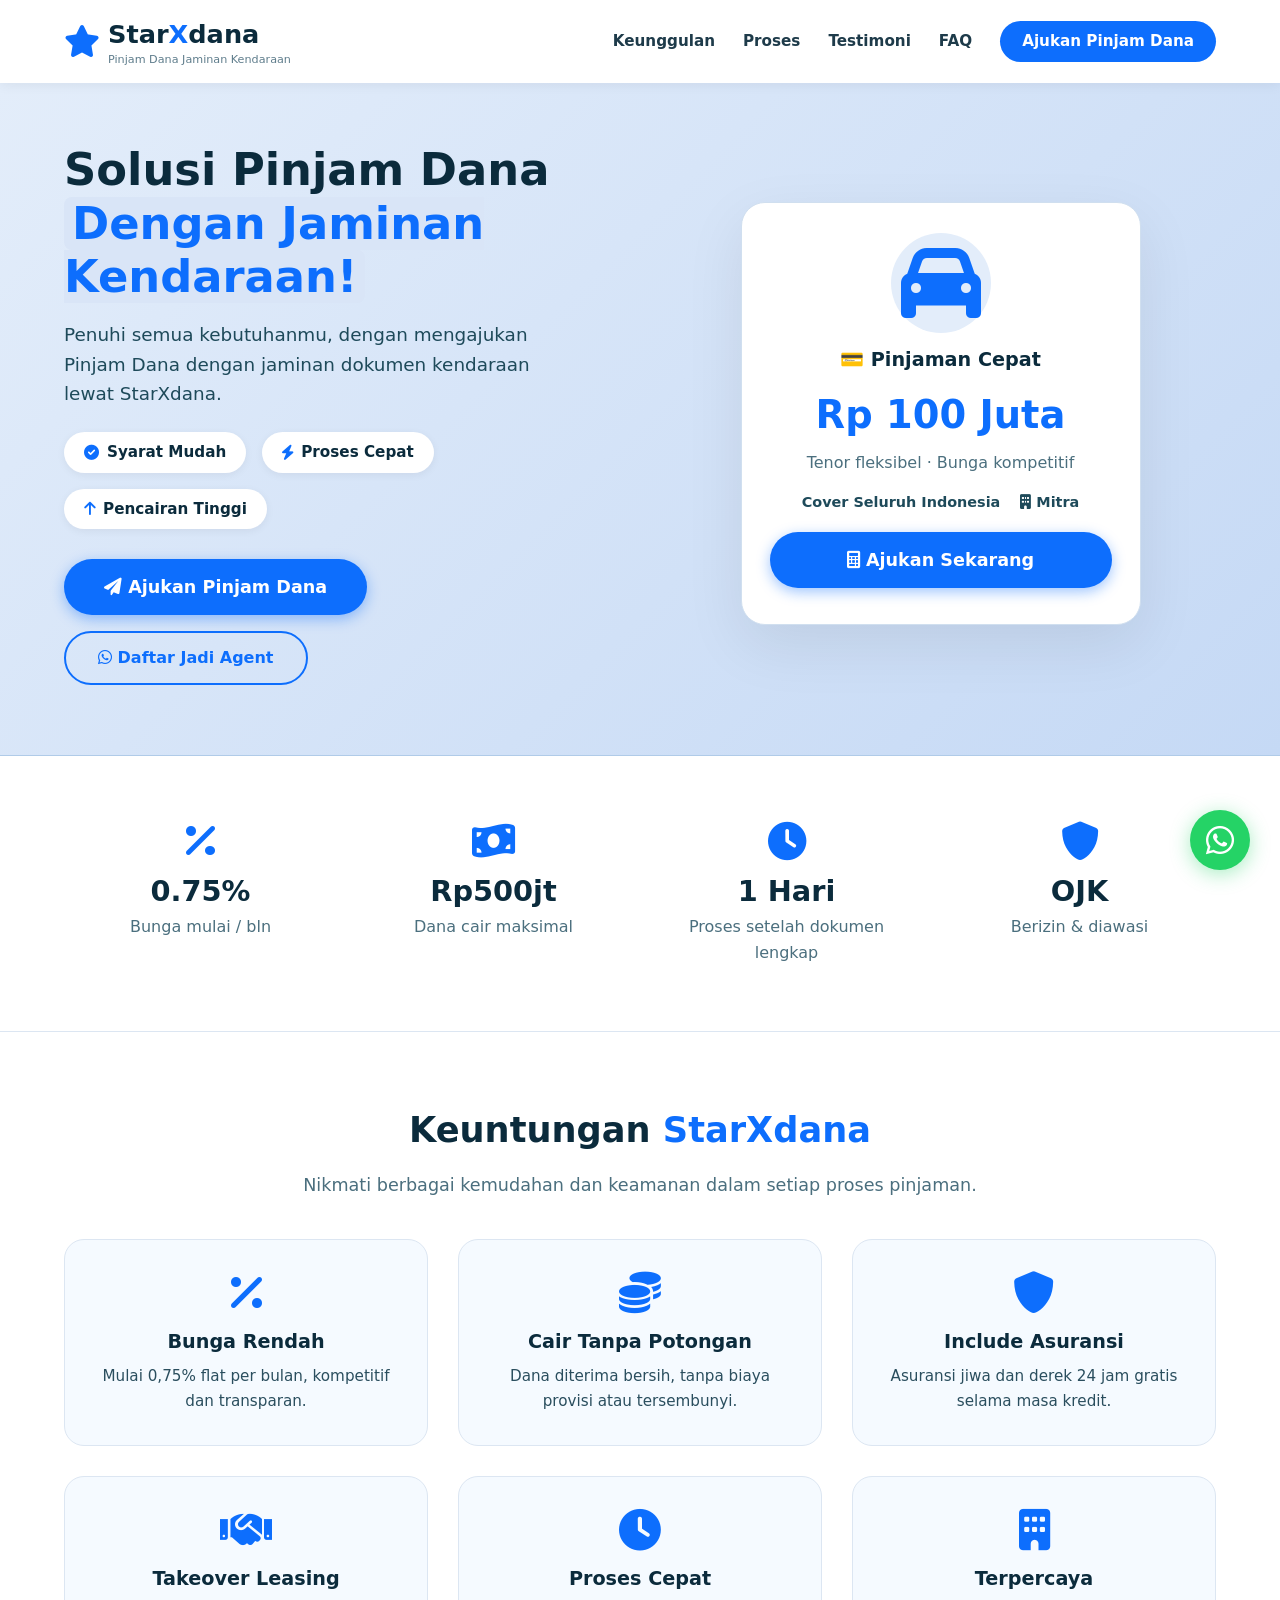
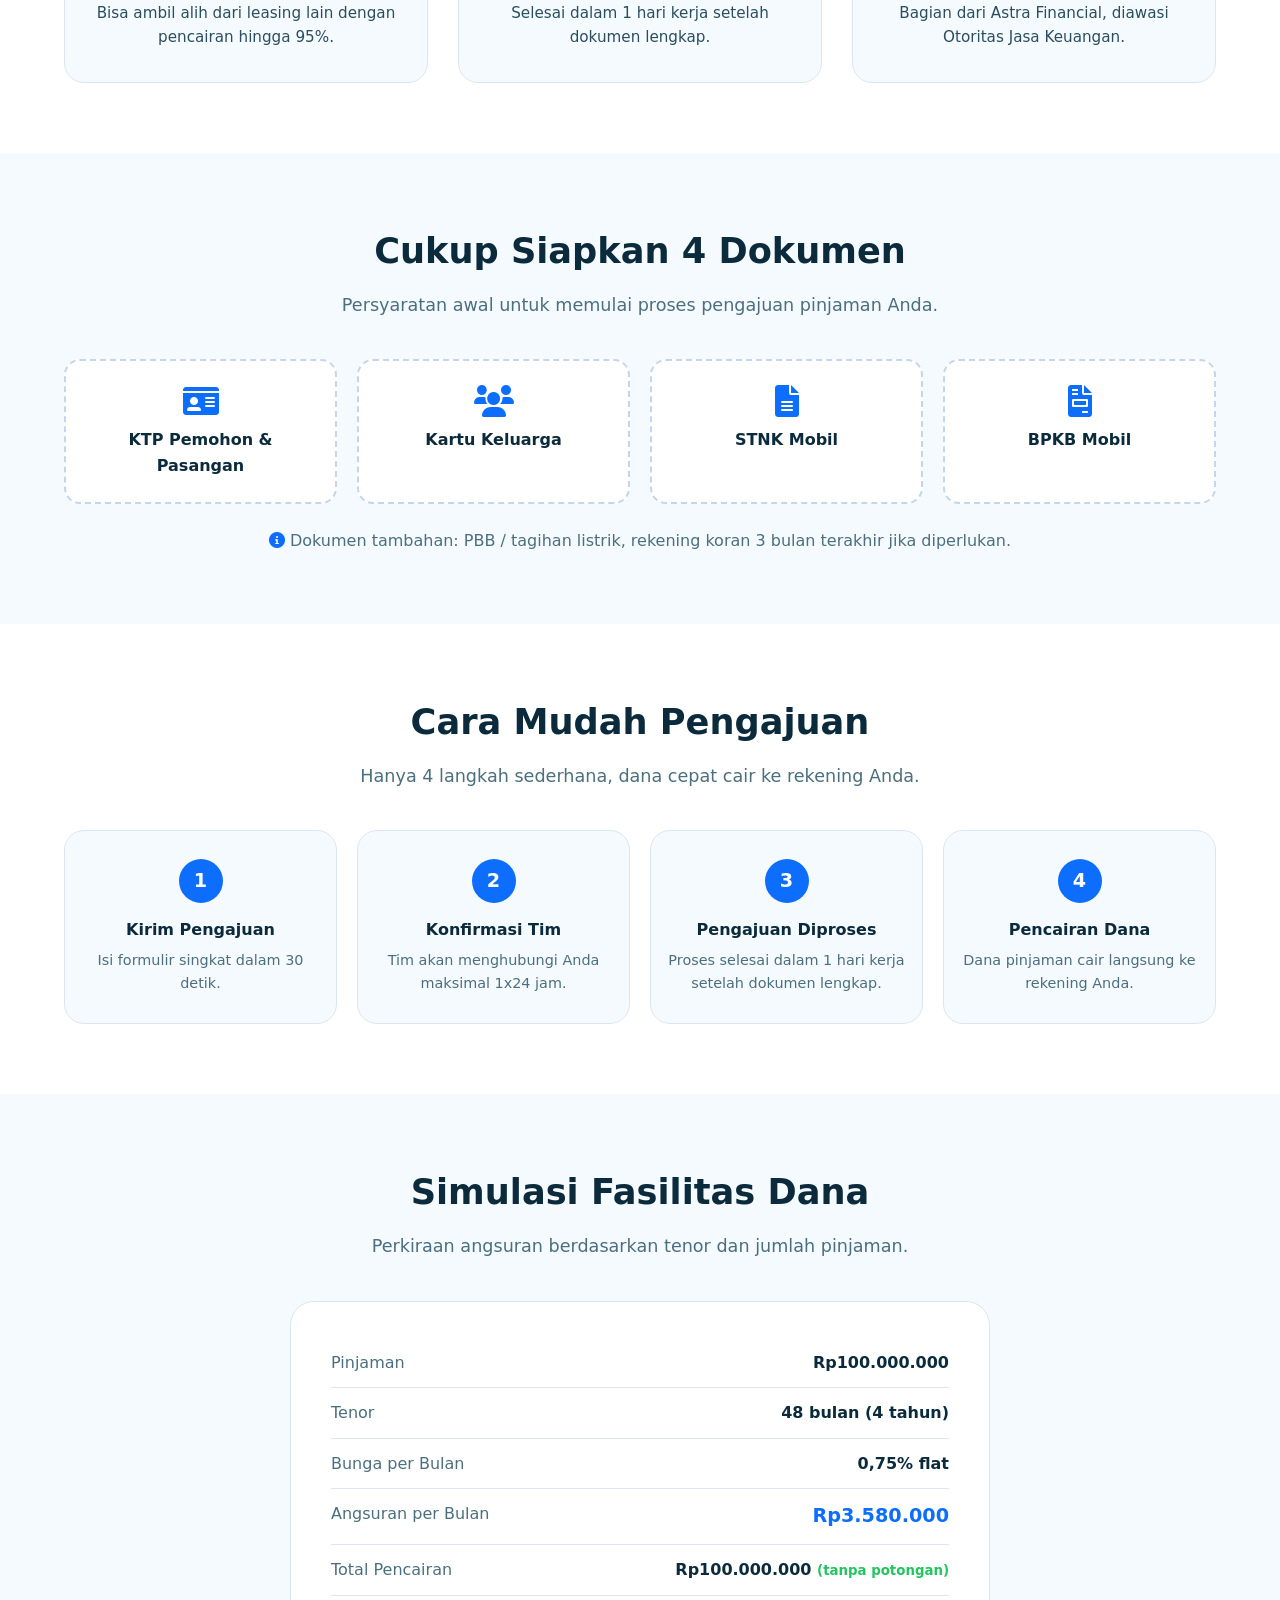
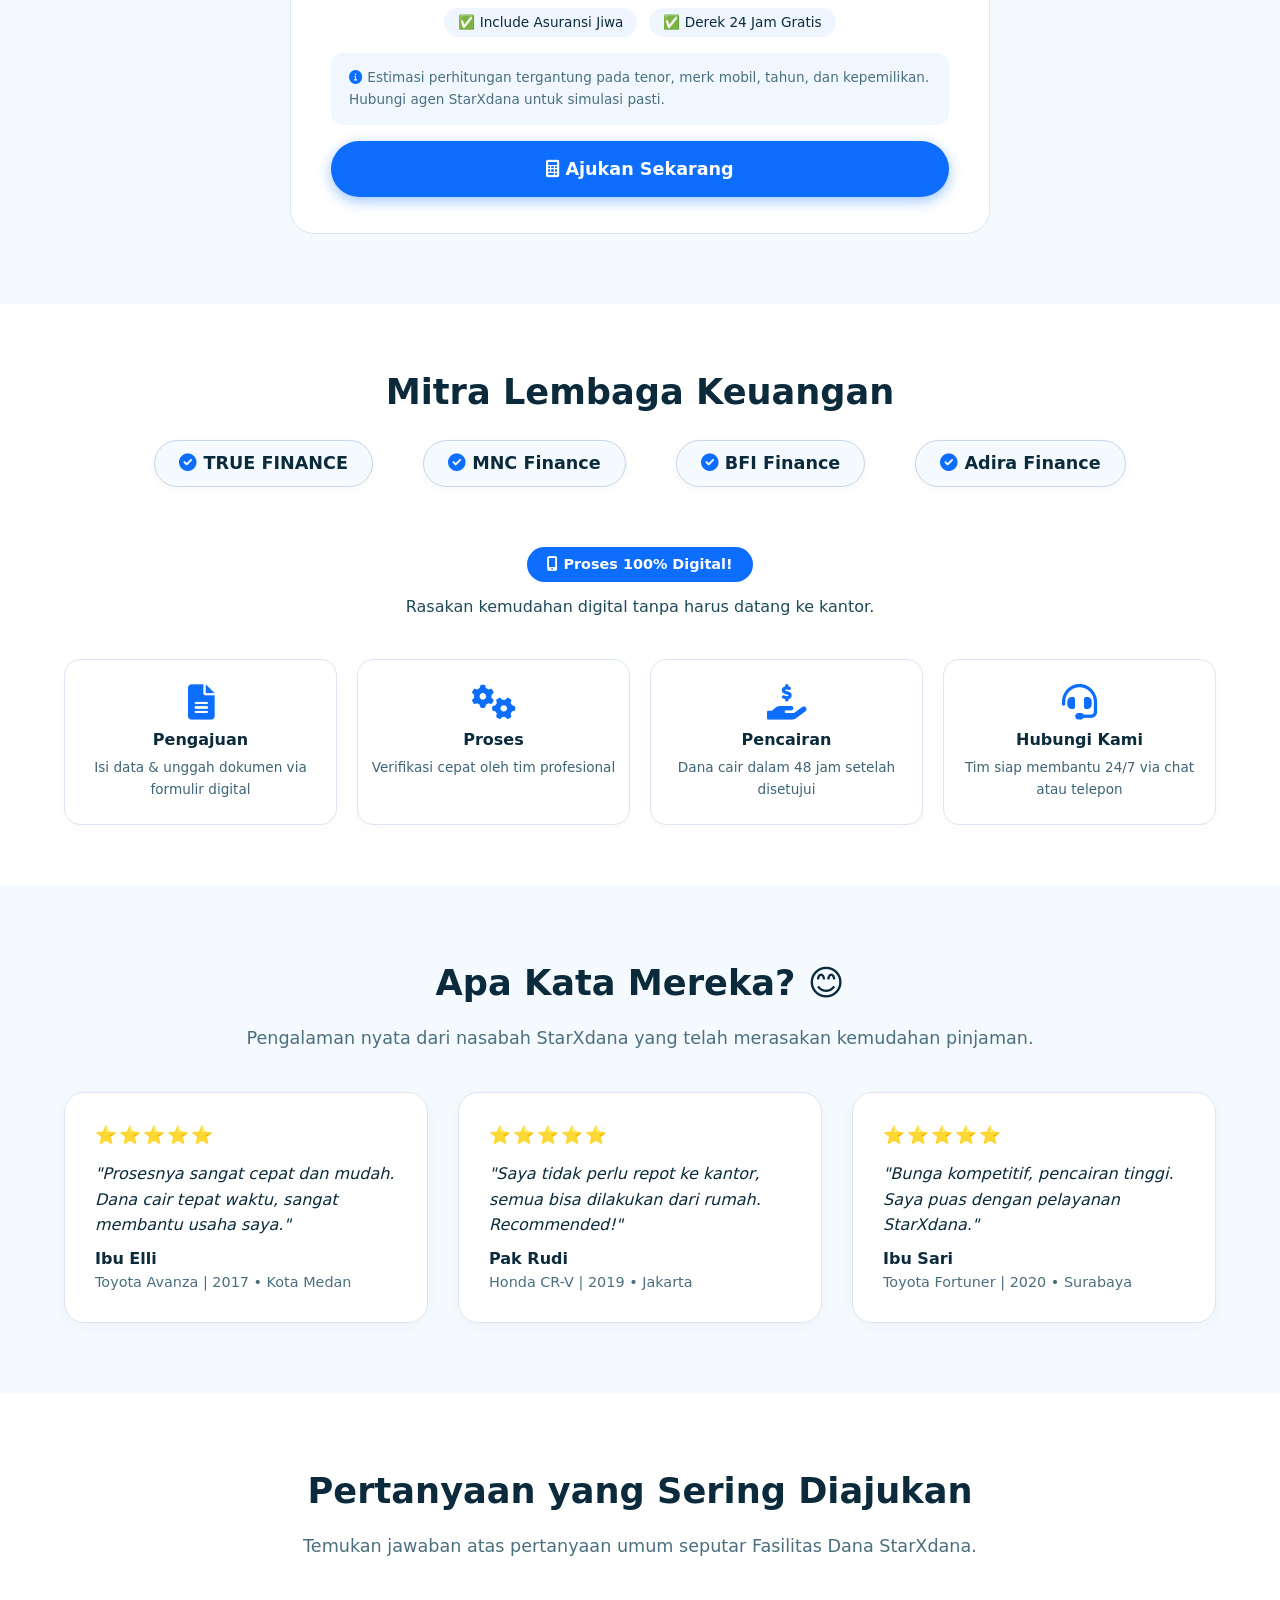
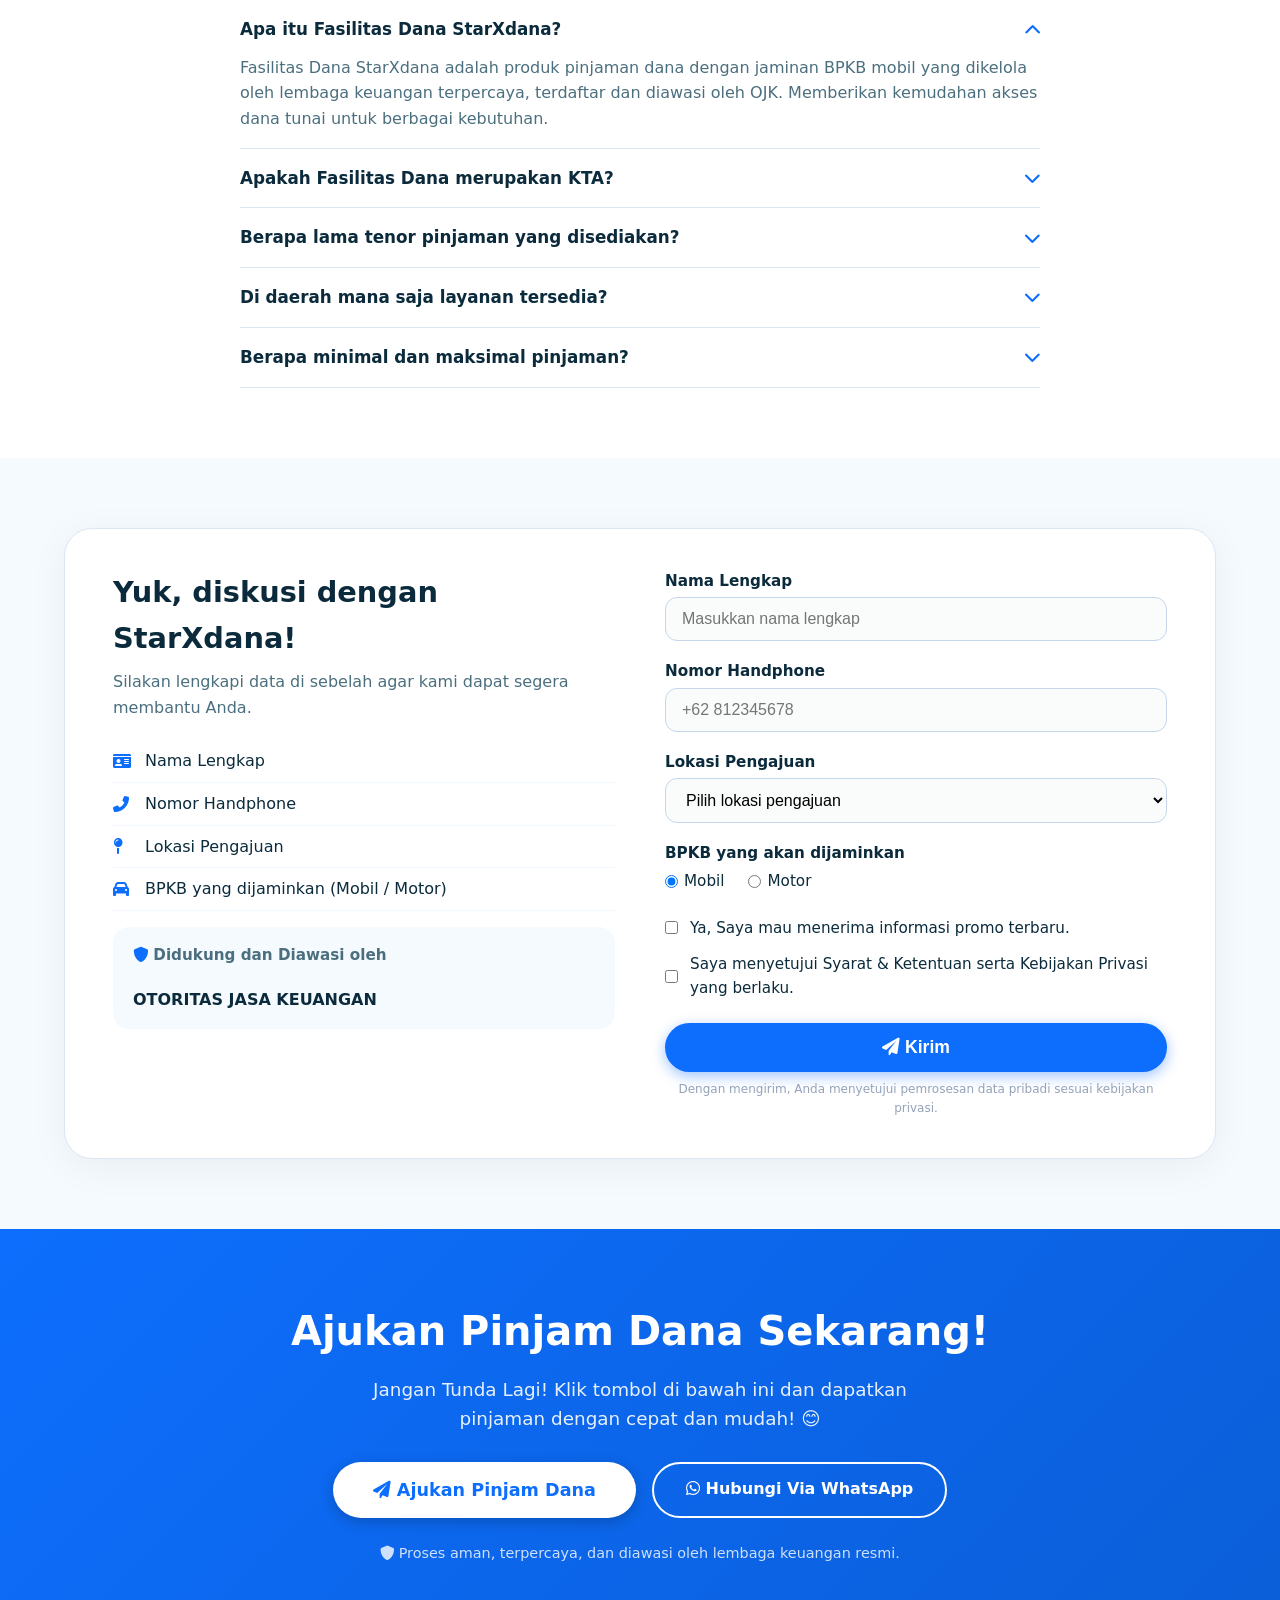
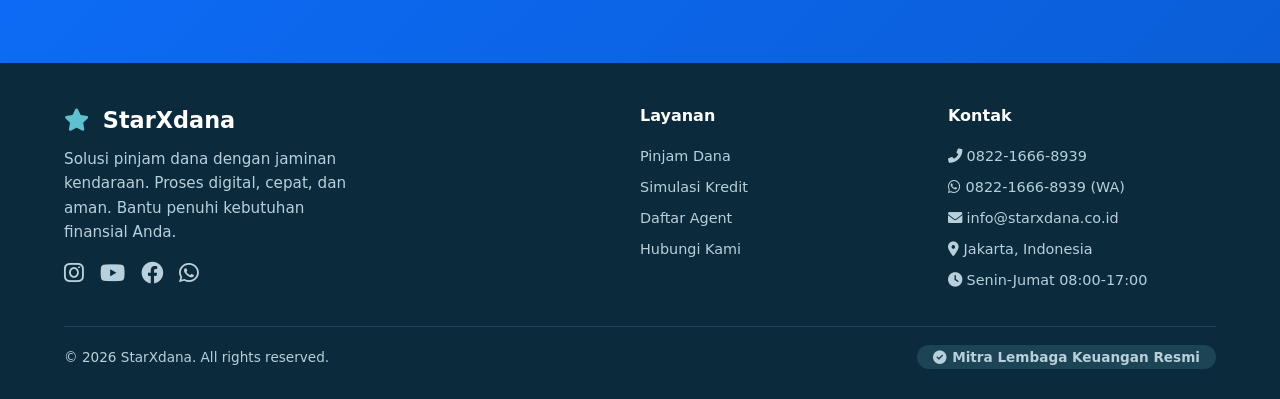
==== commit ea7f3921: "Update partner description in index.html" ====
--- a/index.html
+++ b/index.html
@@ -57,7 +57,7 @@
         <div class="big-number">Rp 100 Juta</div>
         <div class="sub">Tenor fleksibel · Bunga kompetitif</div>
         <div class="partner-logos">
-          <span>#TRUE FINANCE</span>
+          <span>Cover Seluruh Indonesia</span>
           <span><i class="fas fa-building"></i> Mitra</span>
         </div>
         <a href="#form" class="btn-primary"><i class="fas fa-calculator"></i> Ajukan Sekarang</a>
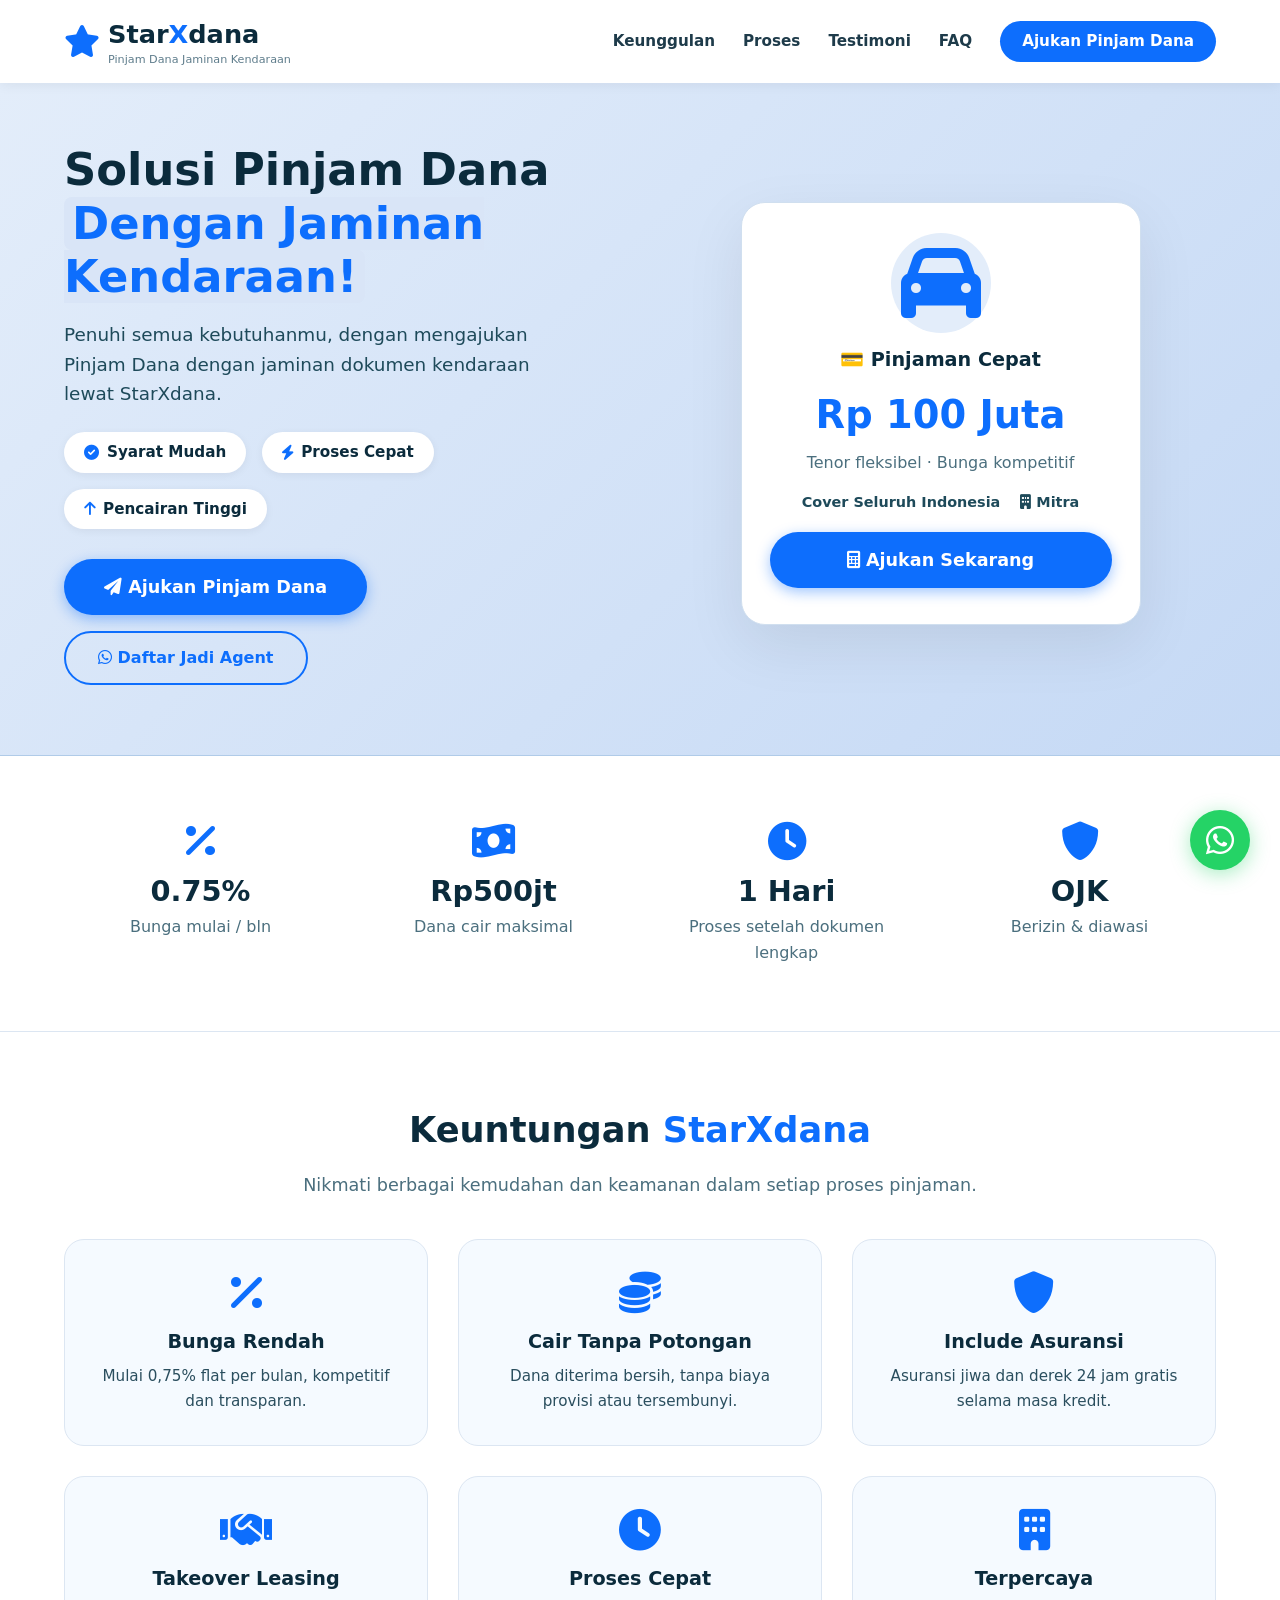
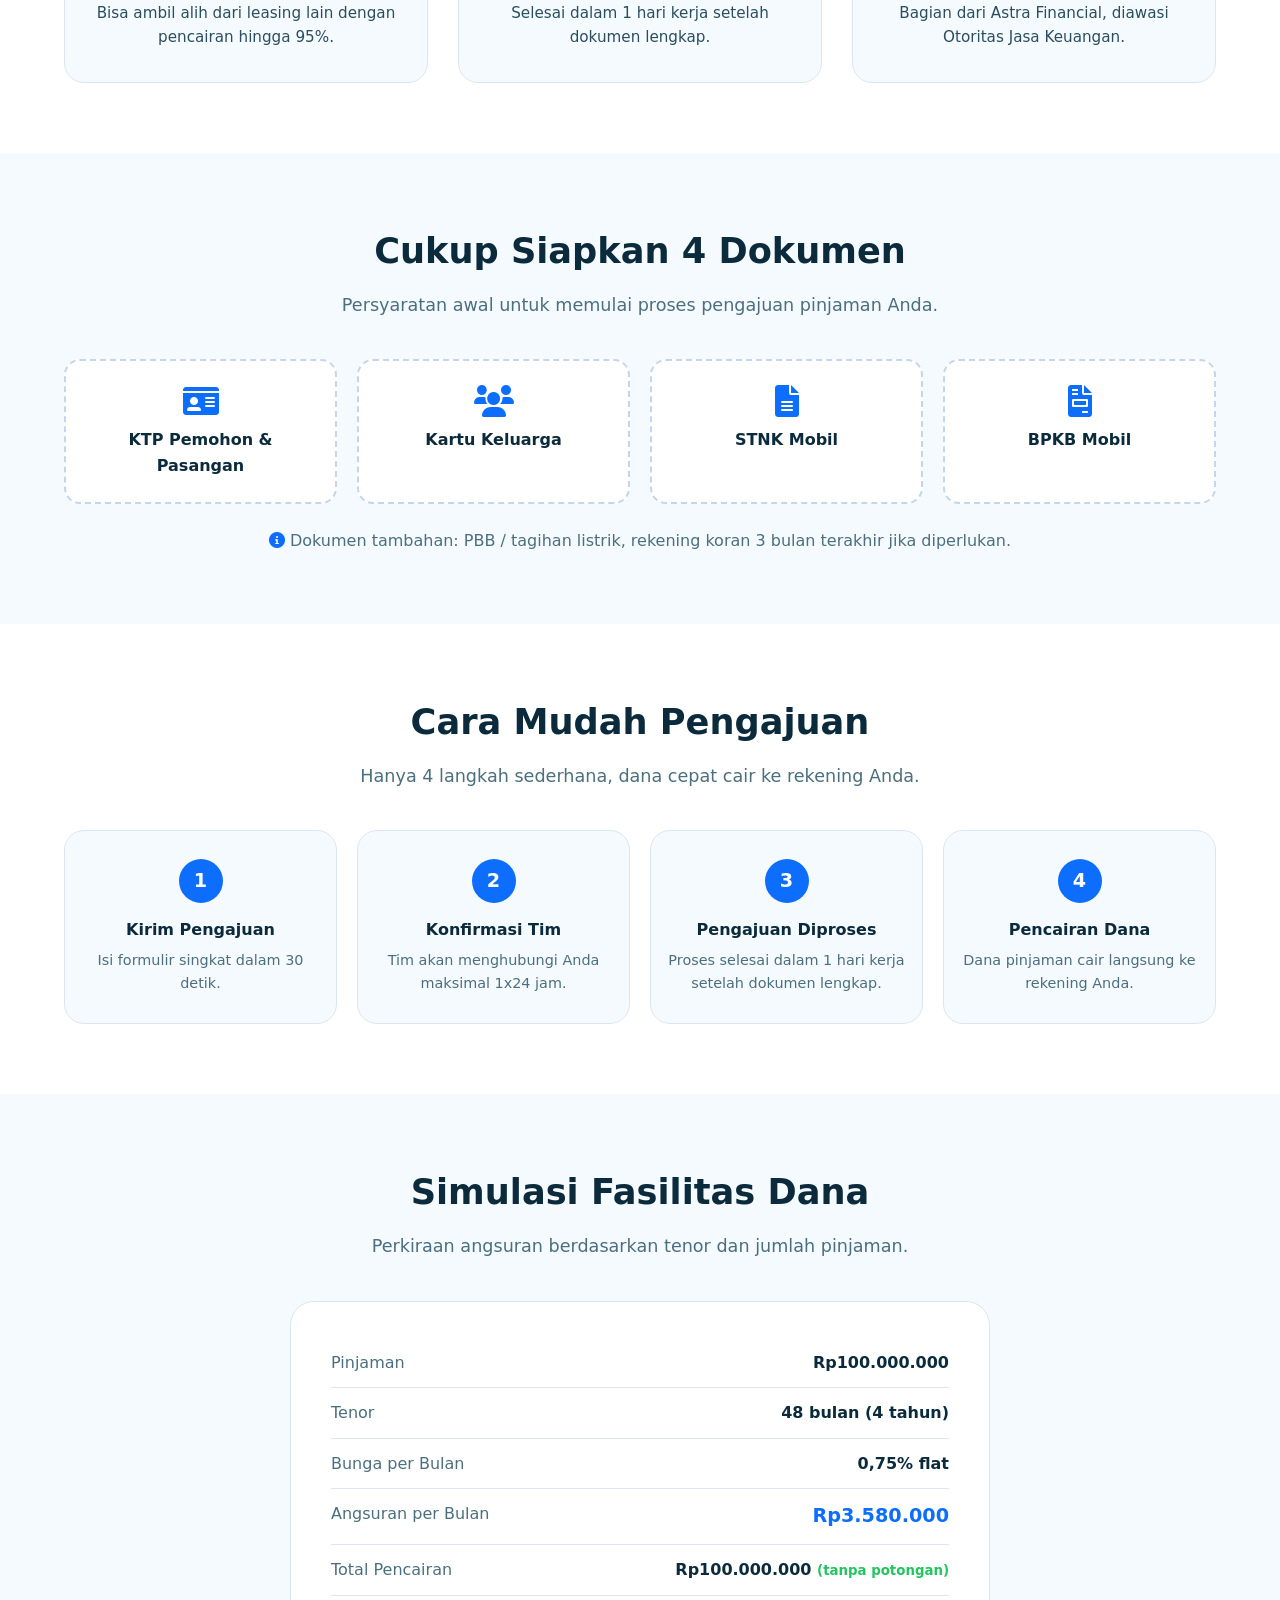
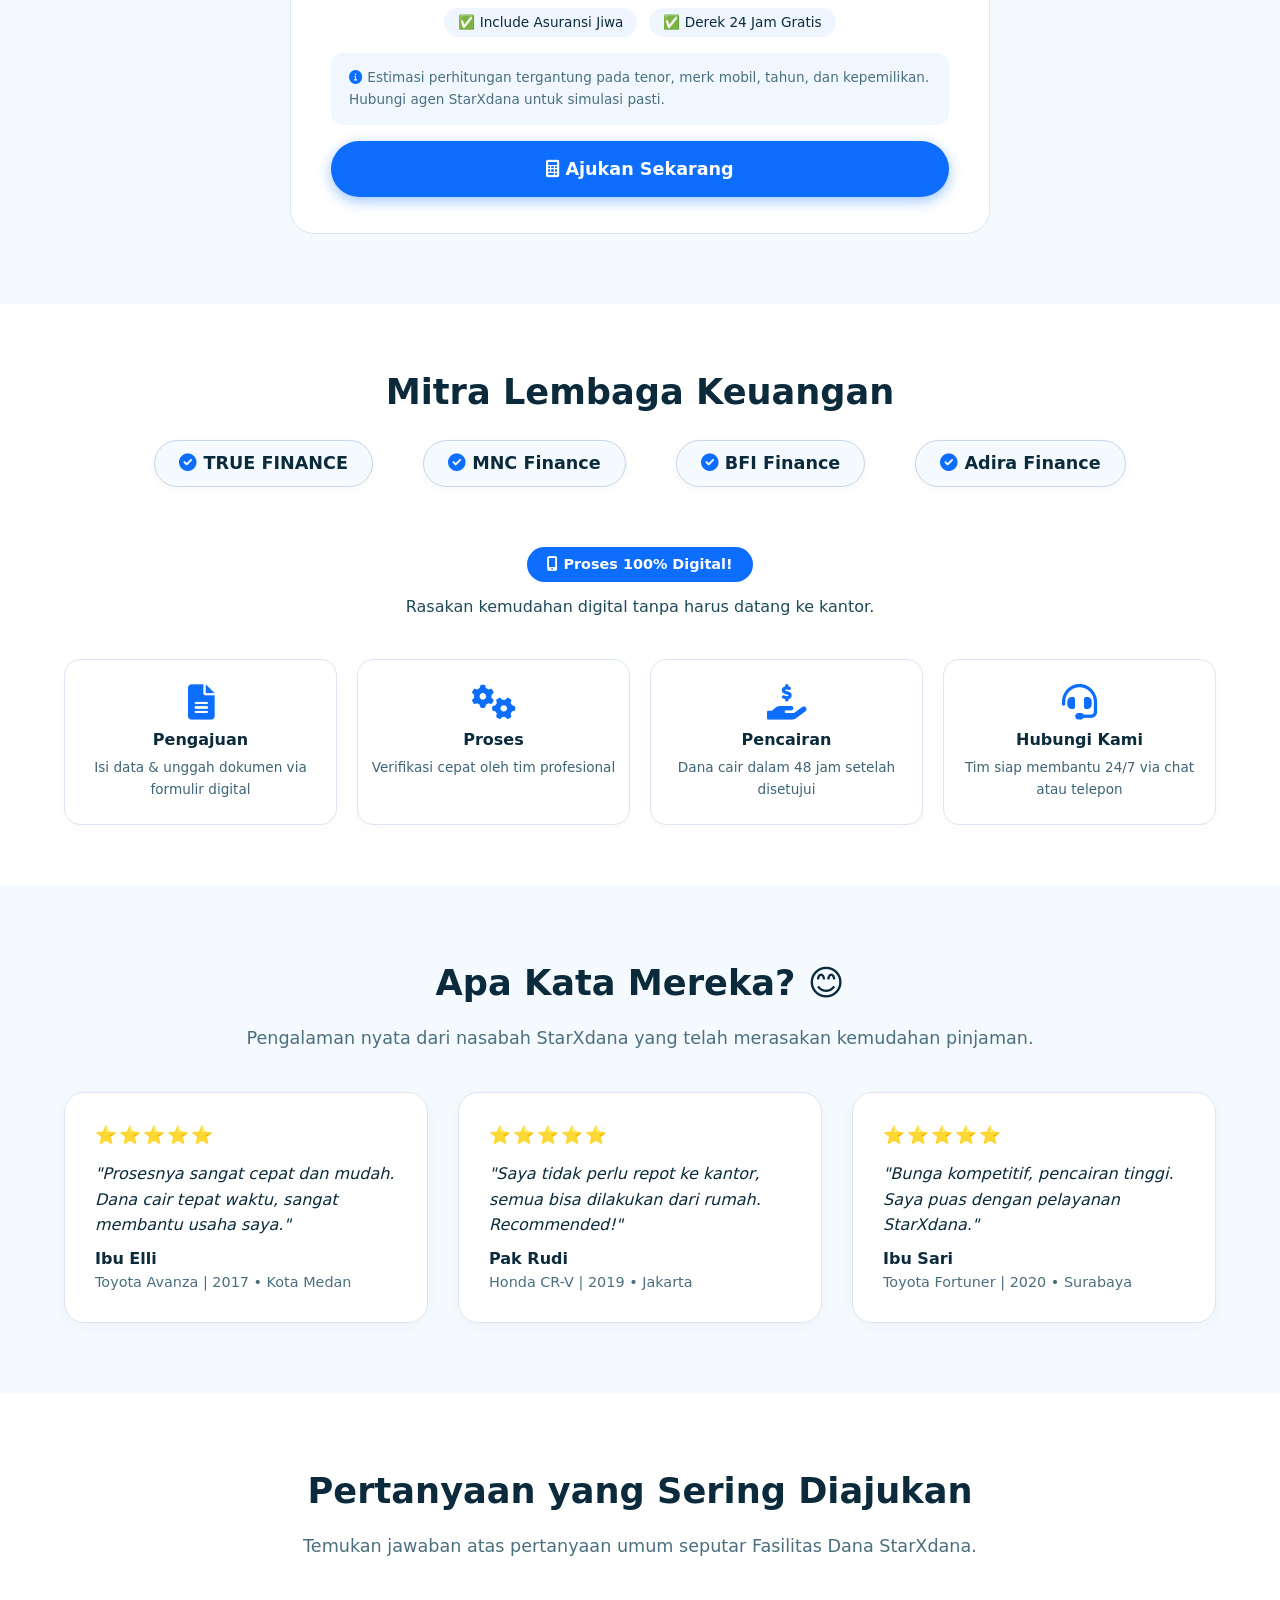
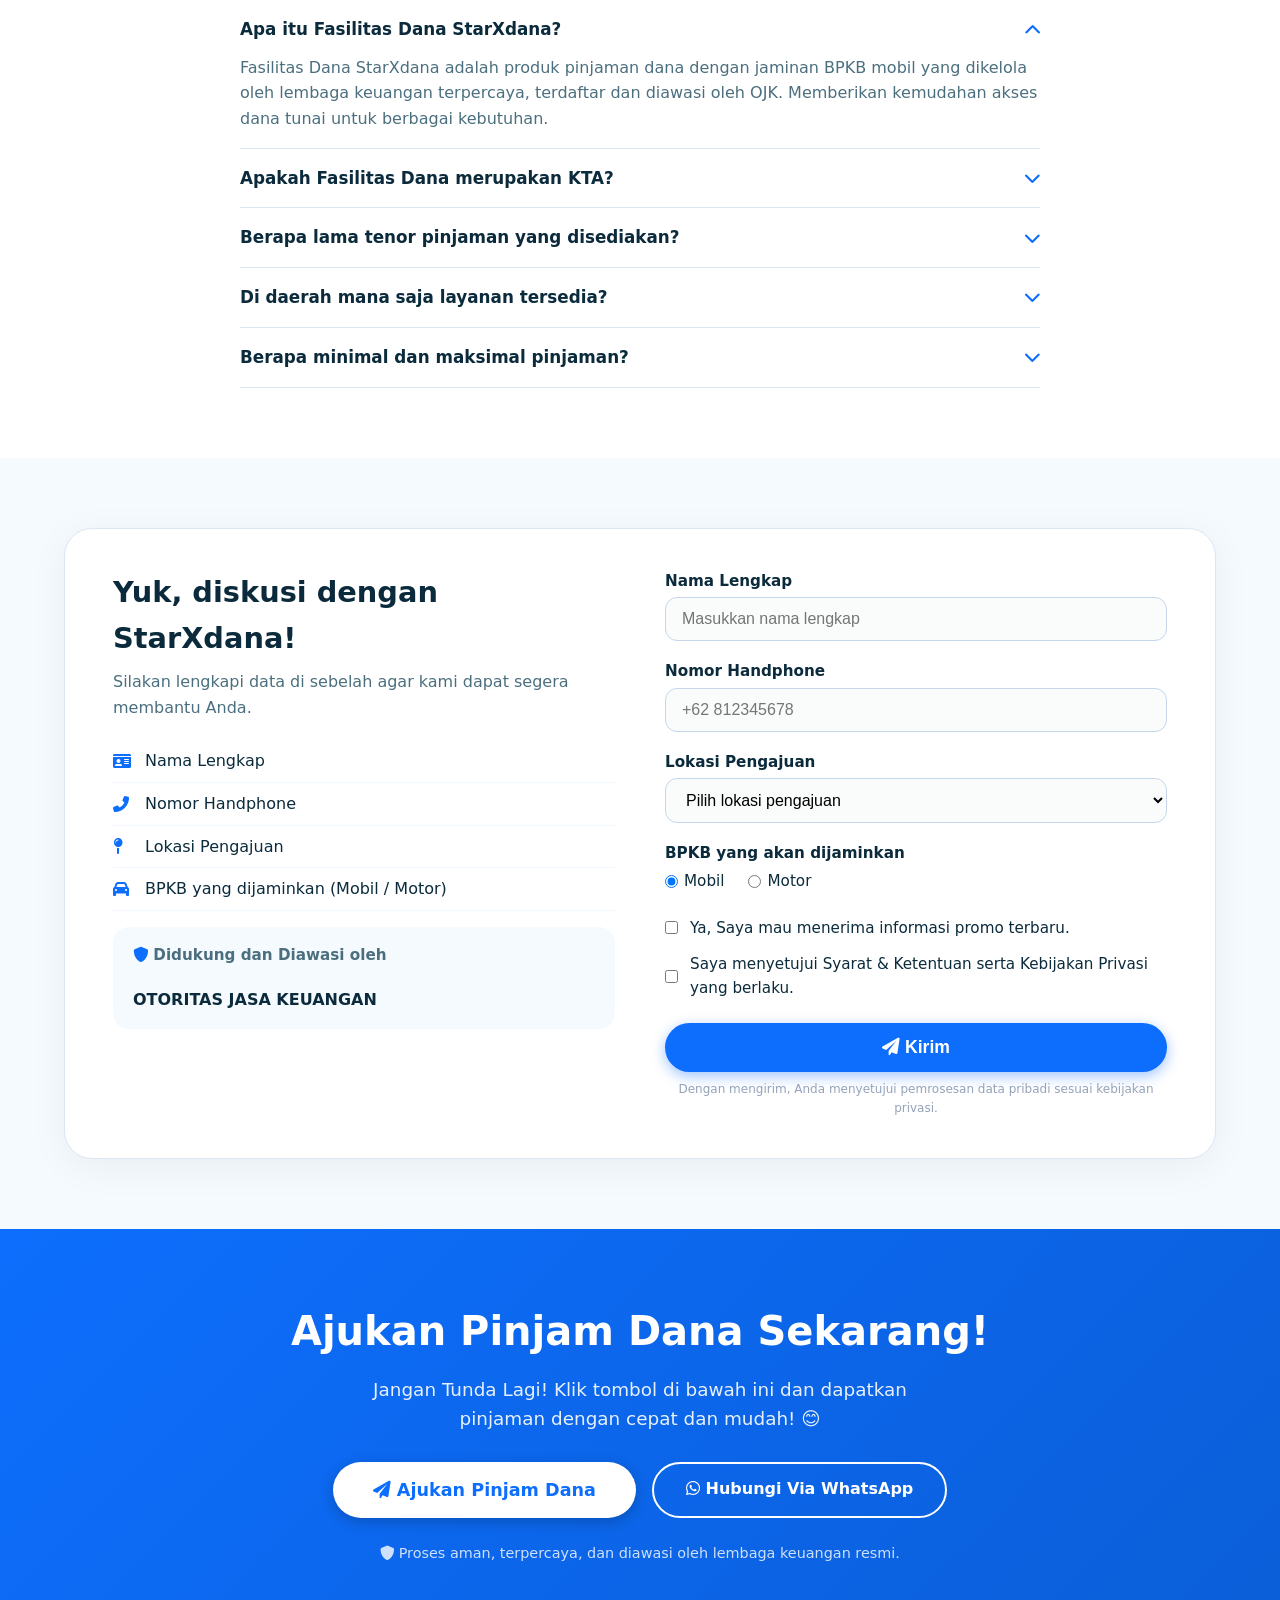
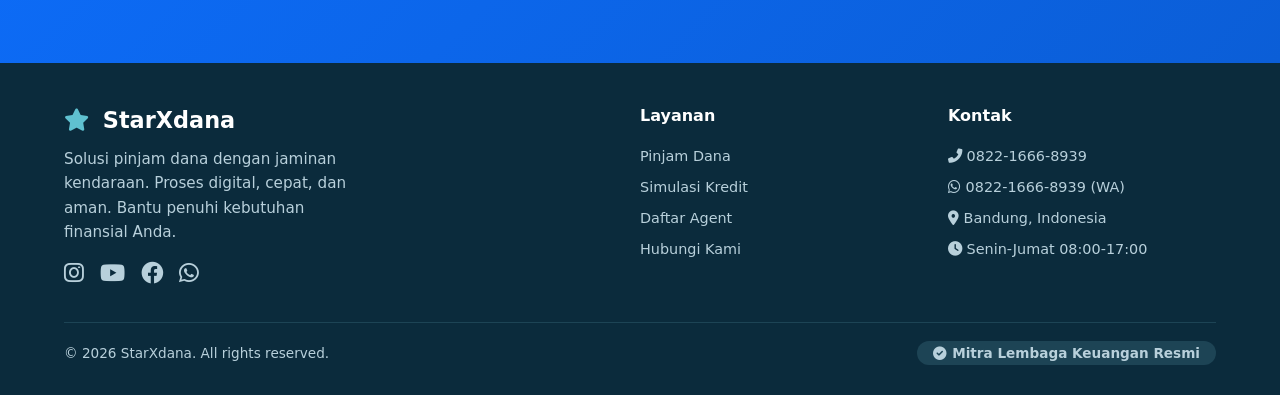
==== commit f7d2e681: "Update index.html" ====
--- a/index.html
+++ b/index.html
@@ -349,8 +349,8 @@
         <h4>Kontak</h4>
         <a href="tel:+6282216668939"><i class="fas fa-phone-alt"></i> 0822-1666-8939</a>
         <a href="#" onclick="openWhatsApp('082216668939', 'Halo%20StarXdana%2C%20saya%20ingin%20konsultasi%20mengenai%20pinjaman%20dana%20jaminan%20kendaraan'); return false;"><i class="fab fa-whatsapp"></i> 0822-1666-8939 (WA)</a>
-        <a href="mailto:info@starxdana.co.id"><i class="fas fa-envelope"></i> info@starxdana.co.id</a>
-        <a href="#"><i class="fas fa-map-marker-alt"></i> Jakarta, Indonesia</a>
+        
+        <a href="#"><i class="fas fa-map-marker-alt"></i> Bandung, Indonesia</a>
         <a href="#"><i class="fas fa-clock"></i> Senin-Jumat 08:00-17:00</a>
       </div>
     </div>
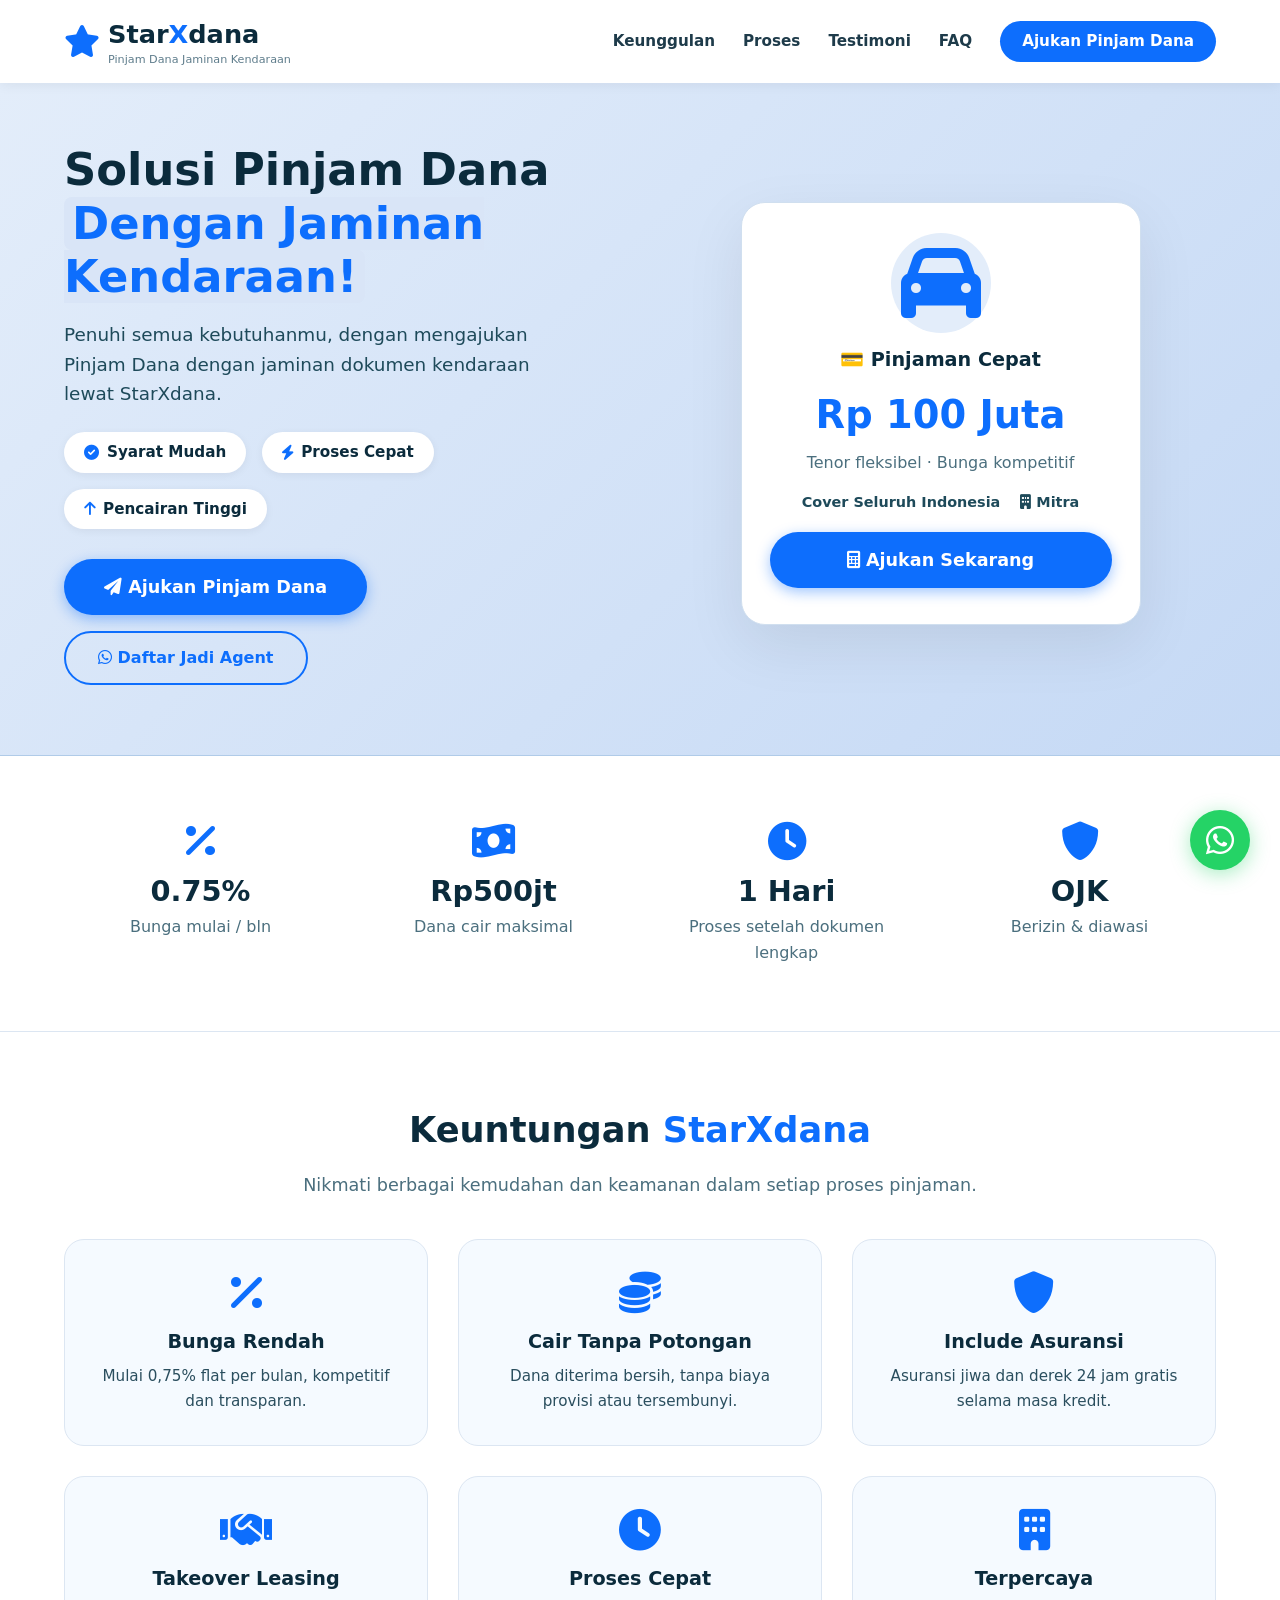
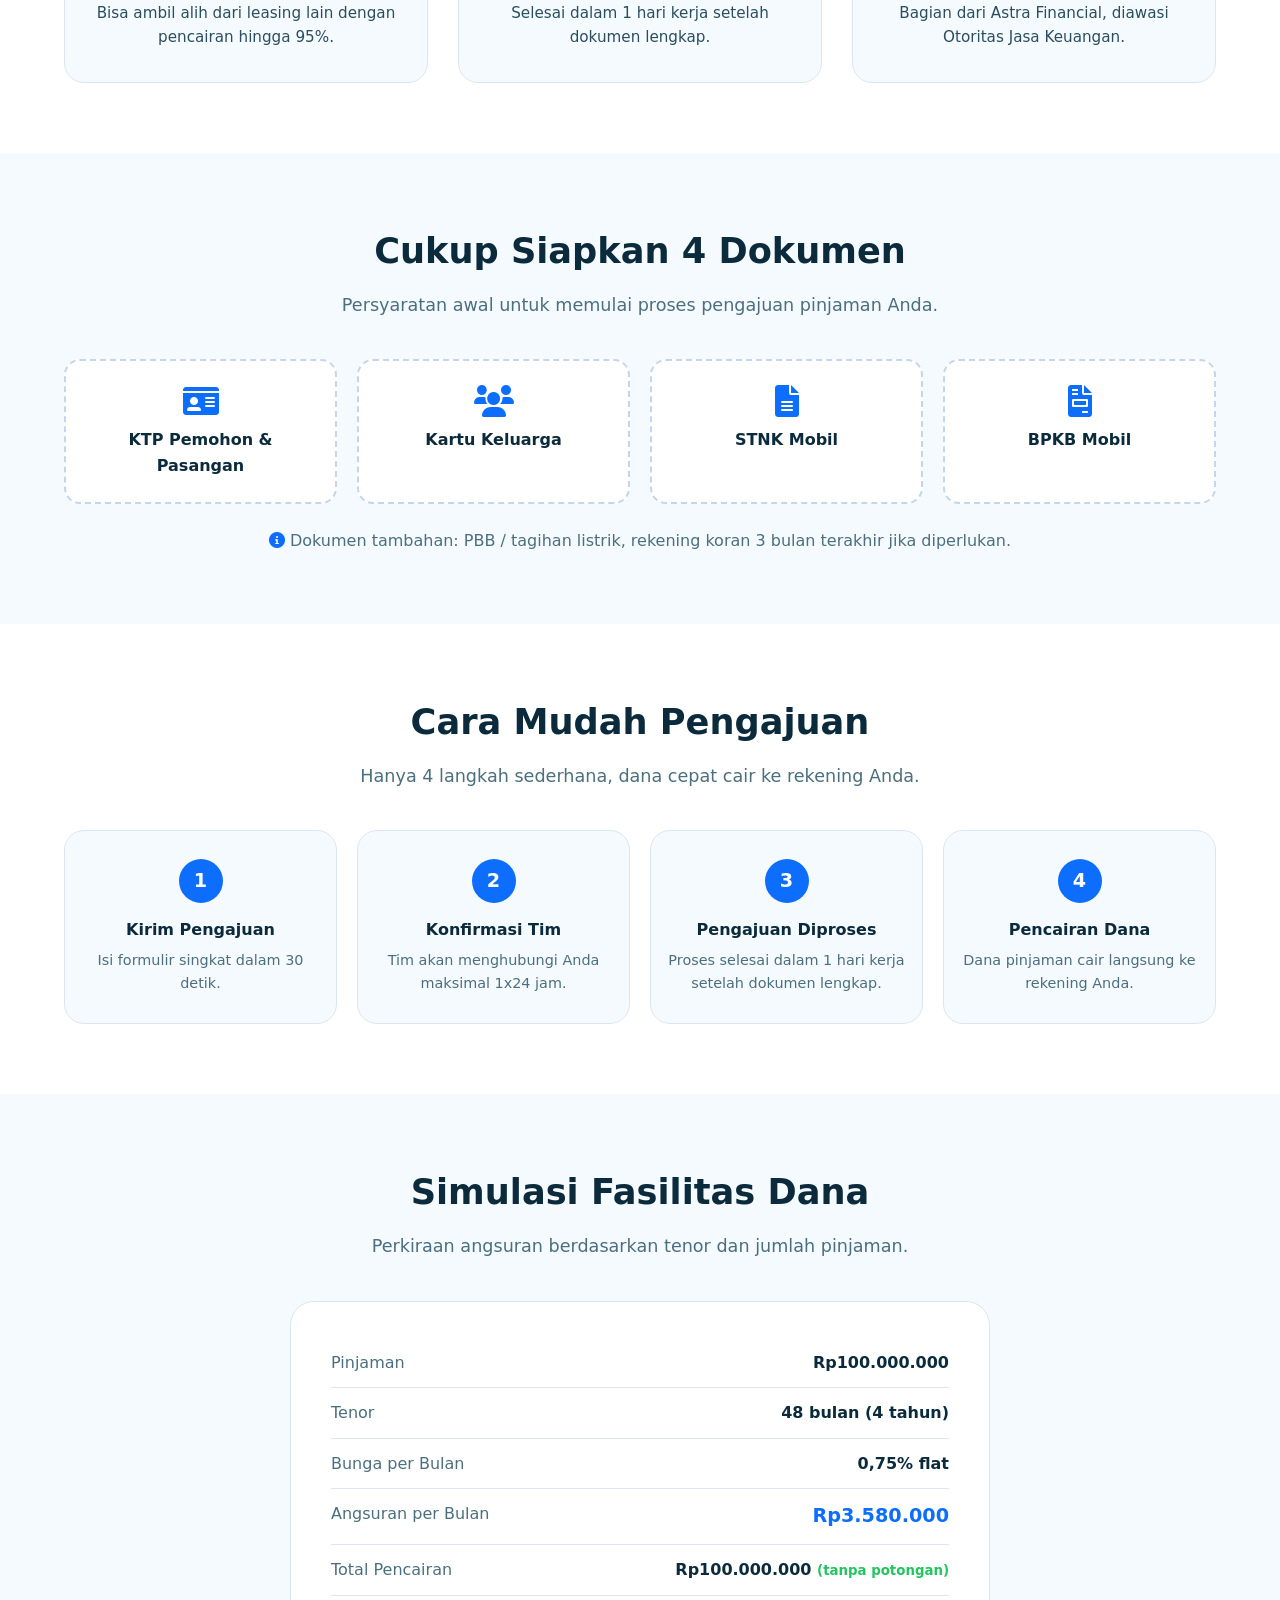
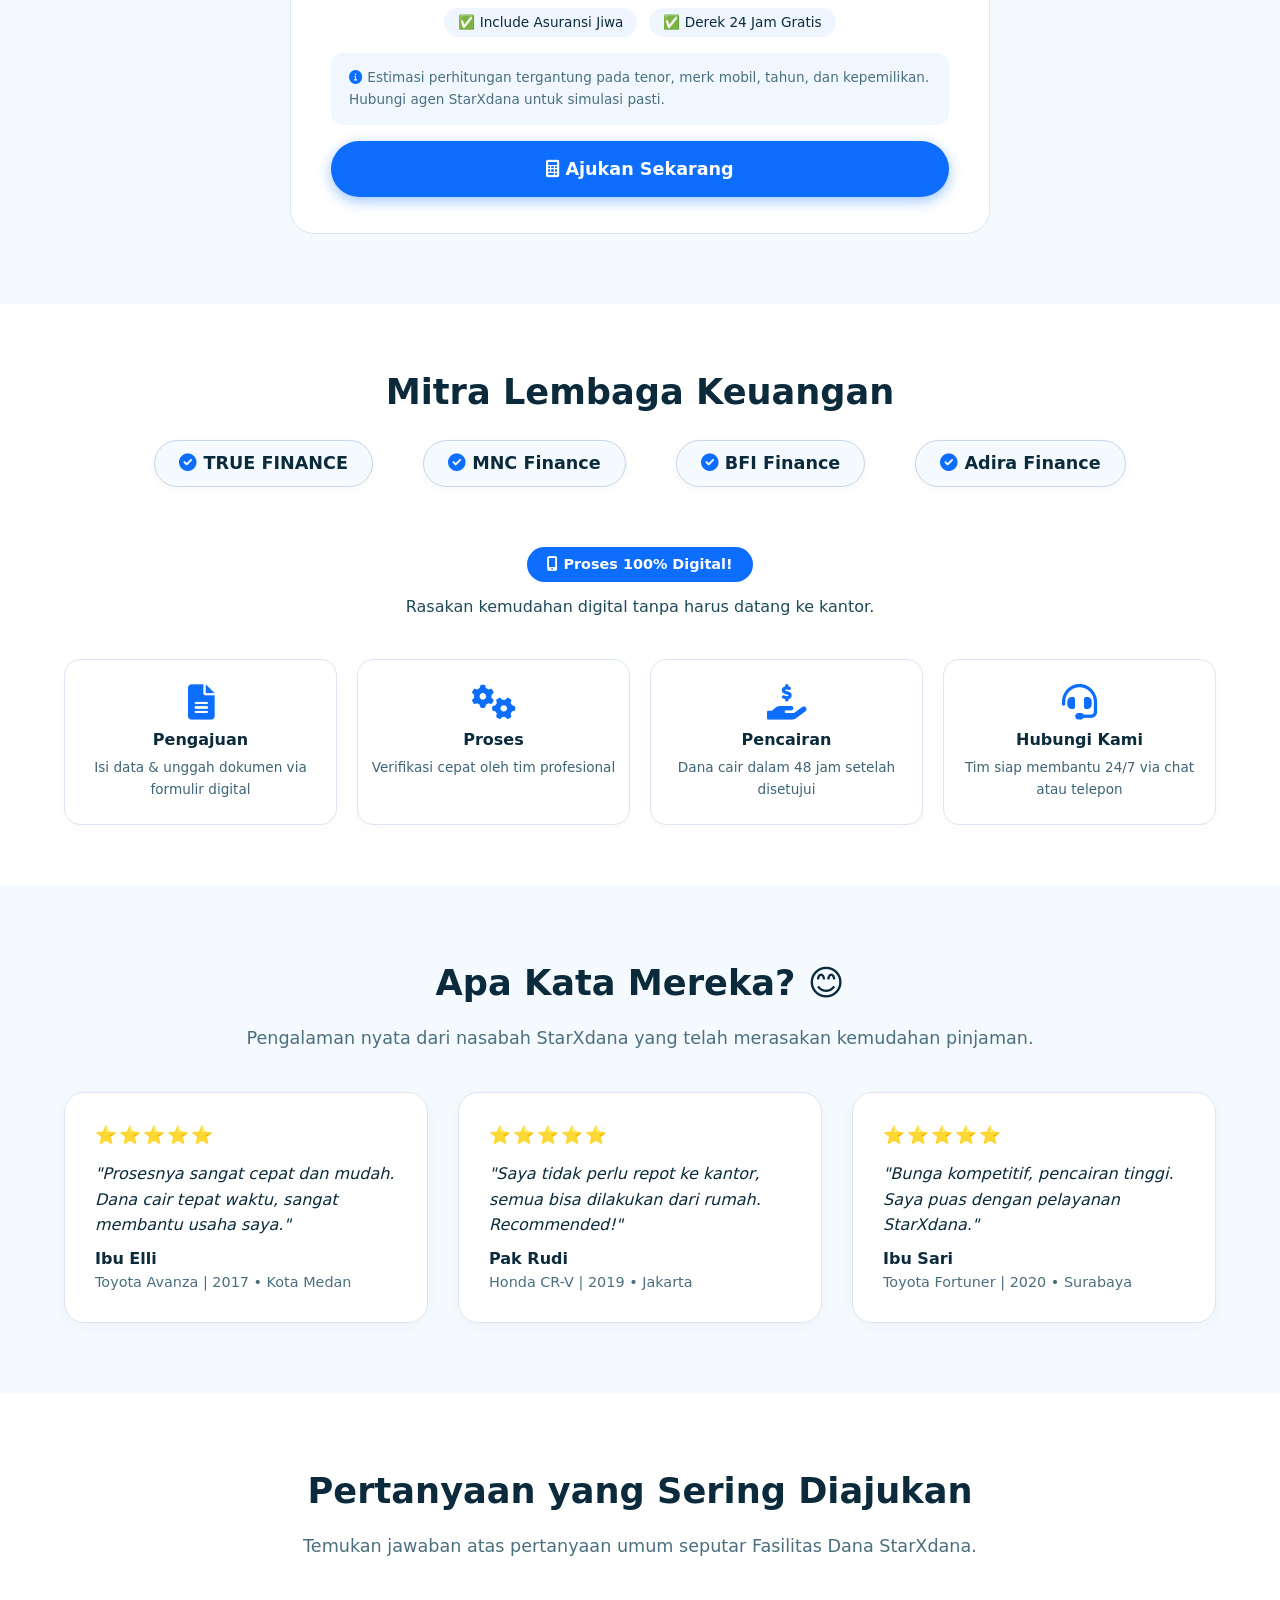
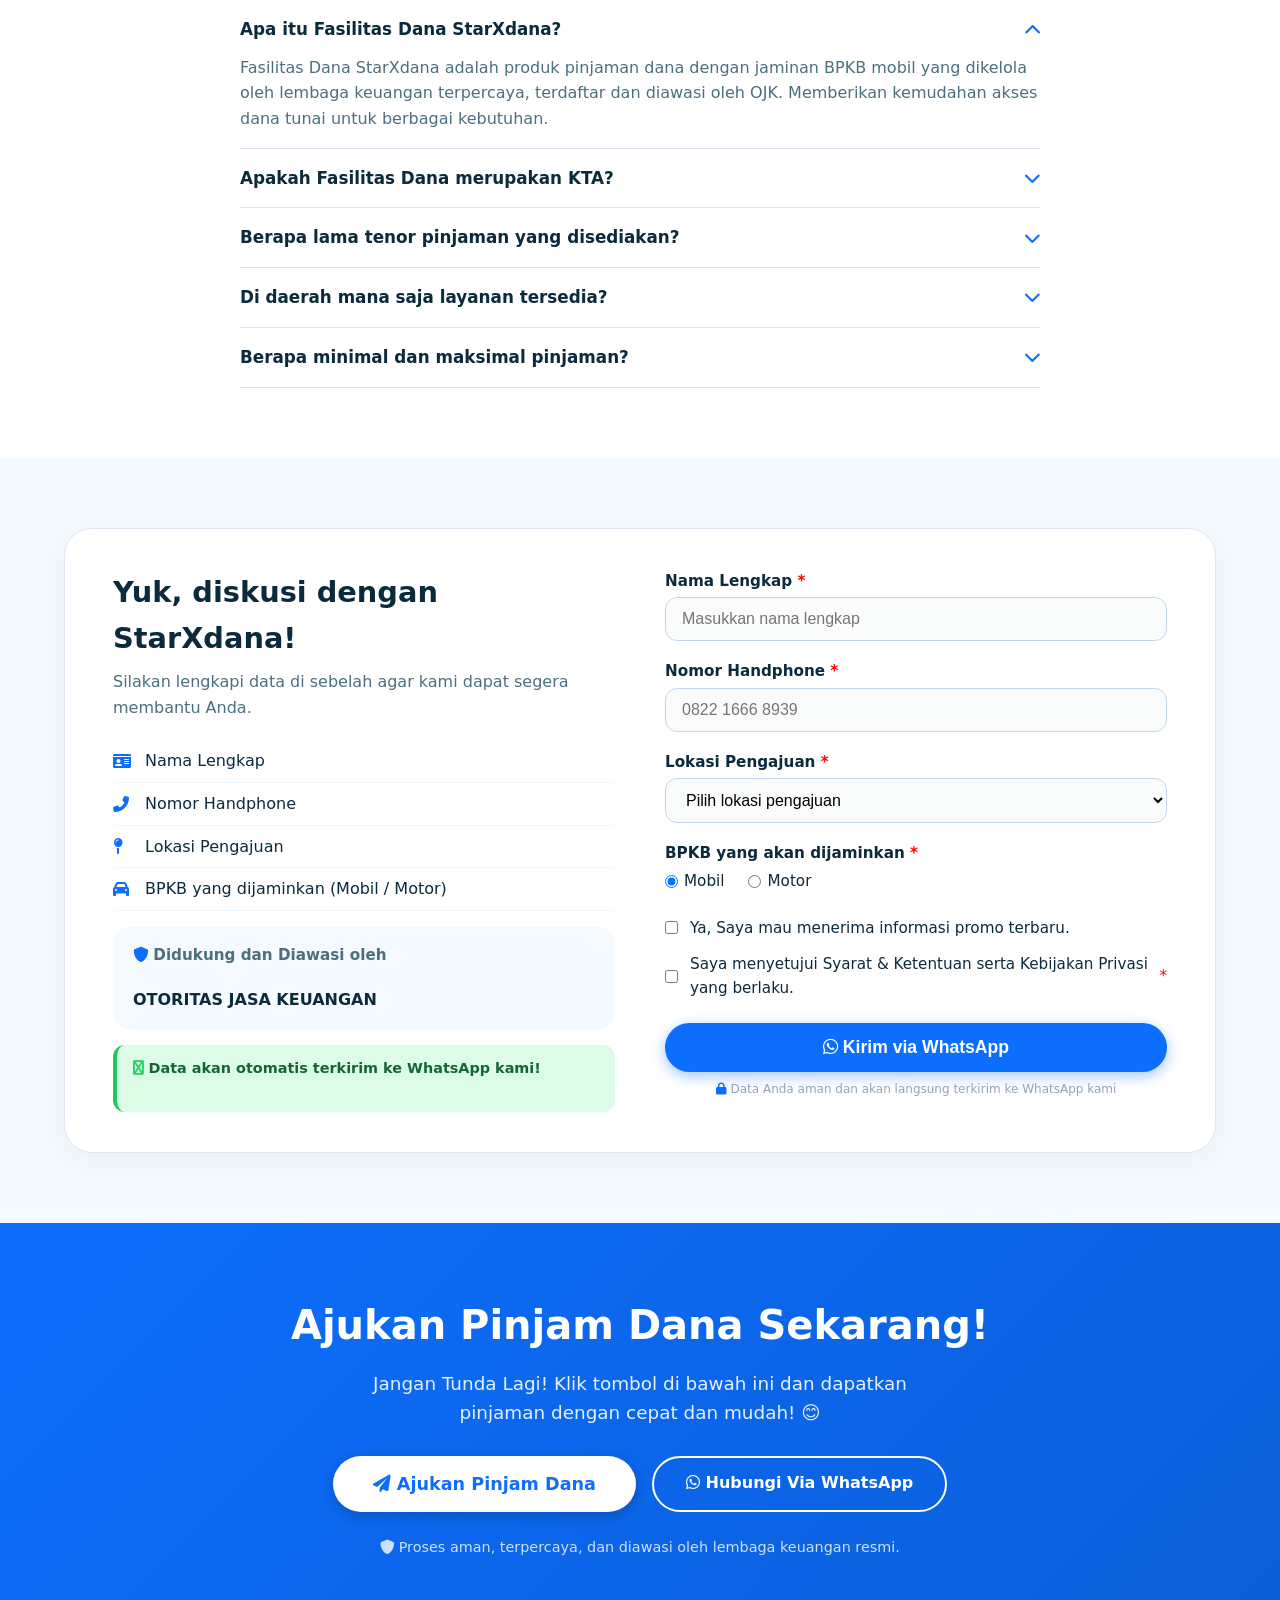
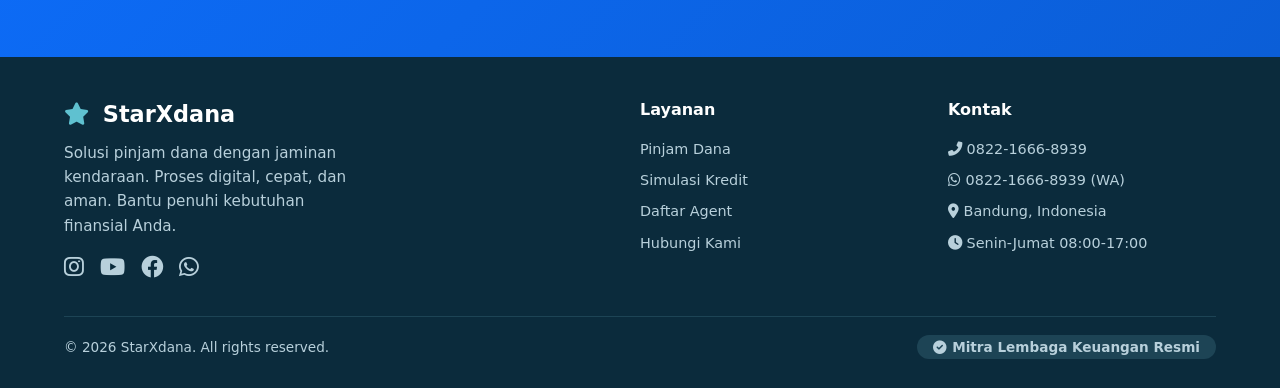
==== commit b73b544e: "Update index.html" ====
--- a/index.html
+++ b/index.html
@@ -260,19 +260,26 @@
             <span style="font-weight:700; color:#0b2b3c;">OTORITAS JASA KEUANGAN</span>
           </div>
         </div>
+        <!-- Informasi tambahan -->
+        <div style="margin-top:16px; background:#dcfce7; padding:12px 16px; border-radius:12px; border-left:4px solid #22c55e;">
+          <p style="font-size:0.9rem; color:#166534;">
+            <i class="fas fa-whatsapp" style="color:#25D366;"></i> 
+            <strong>Data akan otomatis terkirim ke WhatsApp kami!</strong>
+          </p>
+        </div>
       </div>
       <div class="form-right">
         <form id="pinjamanForm">
           <div class="form-group">
-            <label for="nama">Nama Lengkap</label>
+            <label for="nama">Nama Lengkap <span style="color:red;">*</span></label>
             <input type="text" id="nama" placeholder="Masukkan nama lengkap" required />
           </div>
           <div class="form-group">
-            <label for="hp">Nomor Handphone</label>
-            <input type="tel" id="hp" placeholder="+62 812345678" required />
-          </div>
-          <div class="form-group">
-            <label for="lokasi">Lokasi Pengajuan</label>
+            <label for="hp">Nomor Handphone <span style="color:red;">*</span></label>
+            <input type="tel" id="hp" placeholder="0822 1666 8939" required />
+          </div>
+          <div class="form-group">
+            <label for="lokasi">Lokasi Pengajuan <span style="color:red;">*</span></label>
             <select id="lokasi" required>
               <option value="">Pilih lokasi pengajuan</option>
               <option value="Jakarta">Jakarta</option>
@@ -288,7 +295,7 @@
             </select>
           </div>
           <div class="form-group">
-            <label>BPKB yang akan dijaminkan</label>
+            <label>BPKB yang akan dijaminkan <span style="color:red;">*</span></label>
             <div class="radio-group">
               <label><input type="radio" name="bpkb" value="Mobil" checked /> Mobil</label>
               <label><input type="radio" name="bpkb" value="Motor" /> Motor</label>
@@ -297,20 +304,27 @@
           <div class="form-group">
             <div class="checkbox-group">
               <label><input type="checkbox" id="promo" /> Ya, Saya mau menerima informasi promo terbaru.</label>
-              <label><input type="checkbox" id="syarat" required /> Saya menyetujui Syarat &amp; Ketentuan serta Kebijakan Privasi yang berlaku.</label>
+              <label><input type="checkbox" id="syarat" required /> Saya menyetujui Syarat &amp; Ketentuan serta Kebijakan Privasi yang berlaku. <span style="color:red;">*</span></label>
             </div>
           </div>
-          <button type="submit" class="btn-primary"><i class="fas fa-paper-plane"></i> Kirim</button>
-          <p style="font-size:0.75rem; color:#94a3b8; margin-top:8px; text-align:center;">Dengan mengirim, Anda menyetujui pemrosesan data pribadi sesuai kebijakan privasi.</p>
+          <button type="submit" class="btn-primary">
+            <i class="fab fa-whatsapp"></i> Kirim via WhatsApp
+          </button>
+          <p style="font-size:0.75rem; color:#94a3b8; margin-top:8px; text-align:center;">
+            <i class="fas fa-lock" style="color:#0d6efd;"></i> 
+            Data Anda aman dan akan langsung terkirim ke WhatsApp kami
+          </p>
         </form>
         <div id="formSuccess" style="display:none; background:#dcfce7; padding:16px; border-radius:12px; margin-top:16px; border-left:4px solid #22c55e;">
-          <p style="font-weight:600; color:#166534;"><i class="fas fa-check-circle"></i> Terima kasih! Tim StarXdana akan segera menghubungi Anda.</p>
-        </div>
-      </div>
-    </div>
-  </div>
-</section>
-
+          <p style="font-weight:600; color:#166534;">
+            <i class="fas fa-check-circle"></i> 
+            Terima kasih! Tim StarXdana akan segera menghubungi Anda.
+          </p>
+        </div>
+      </div>
+    </div>
+  </div>
+</section>
 <!-- ===== CTA BESAR ===== -->
 <section class="cta-big" id="cta">
   <div class="container">
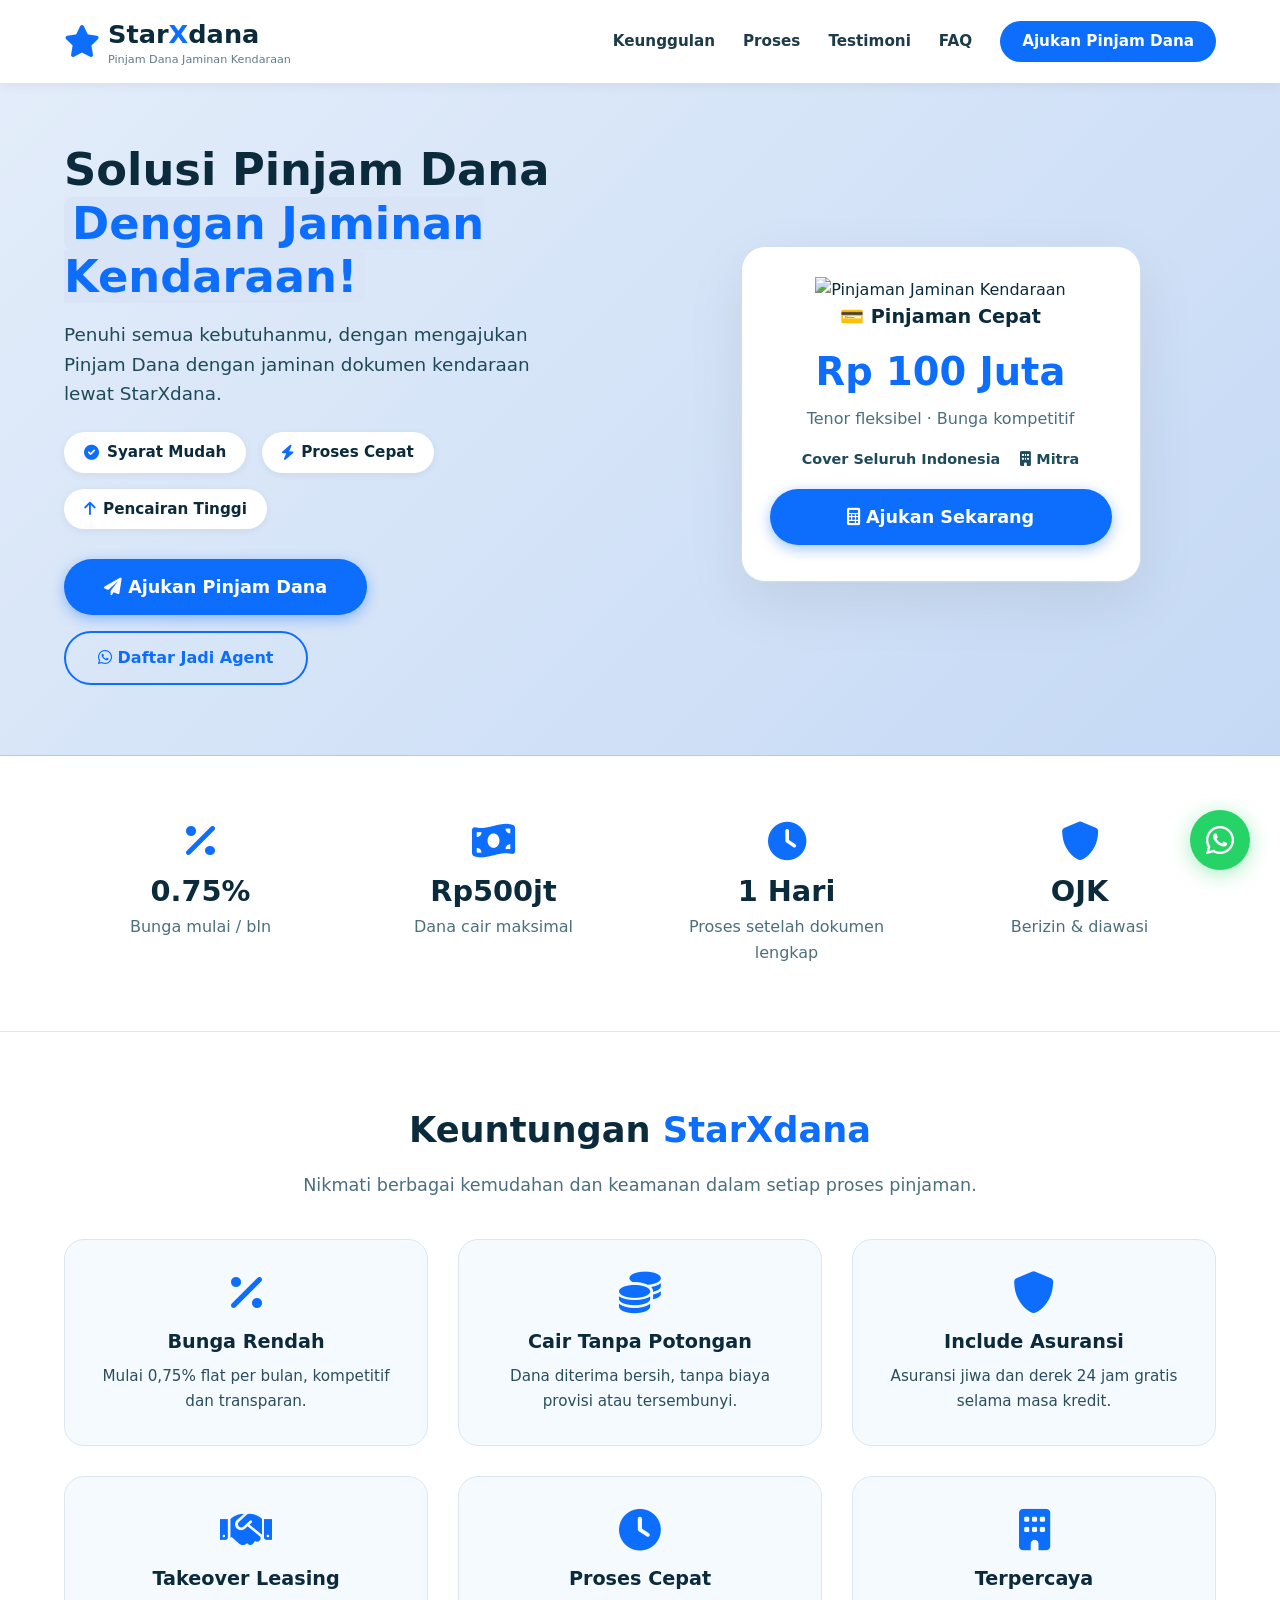
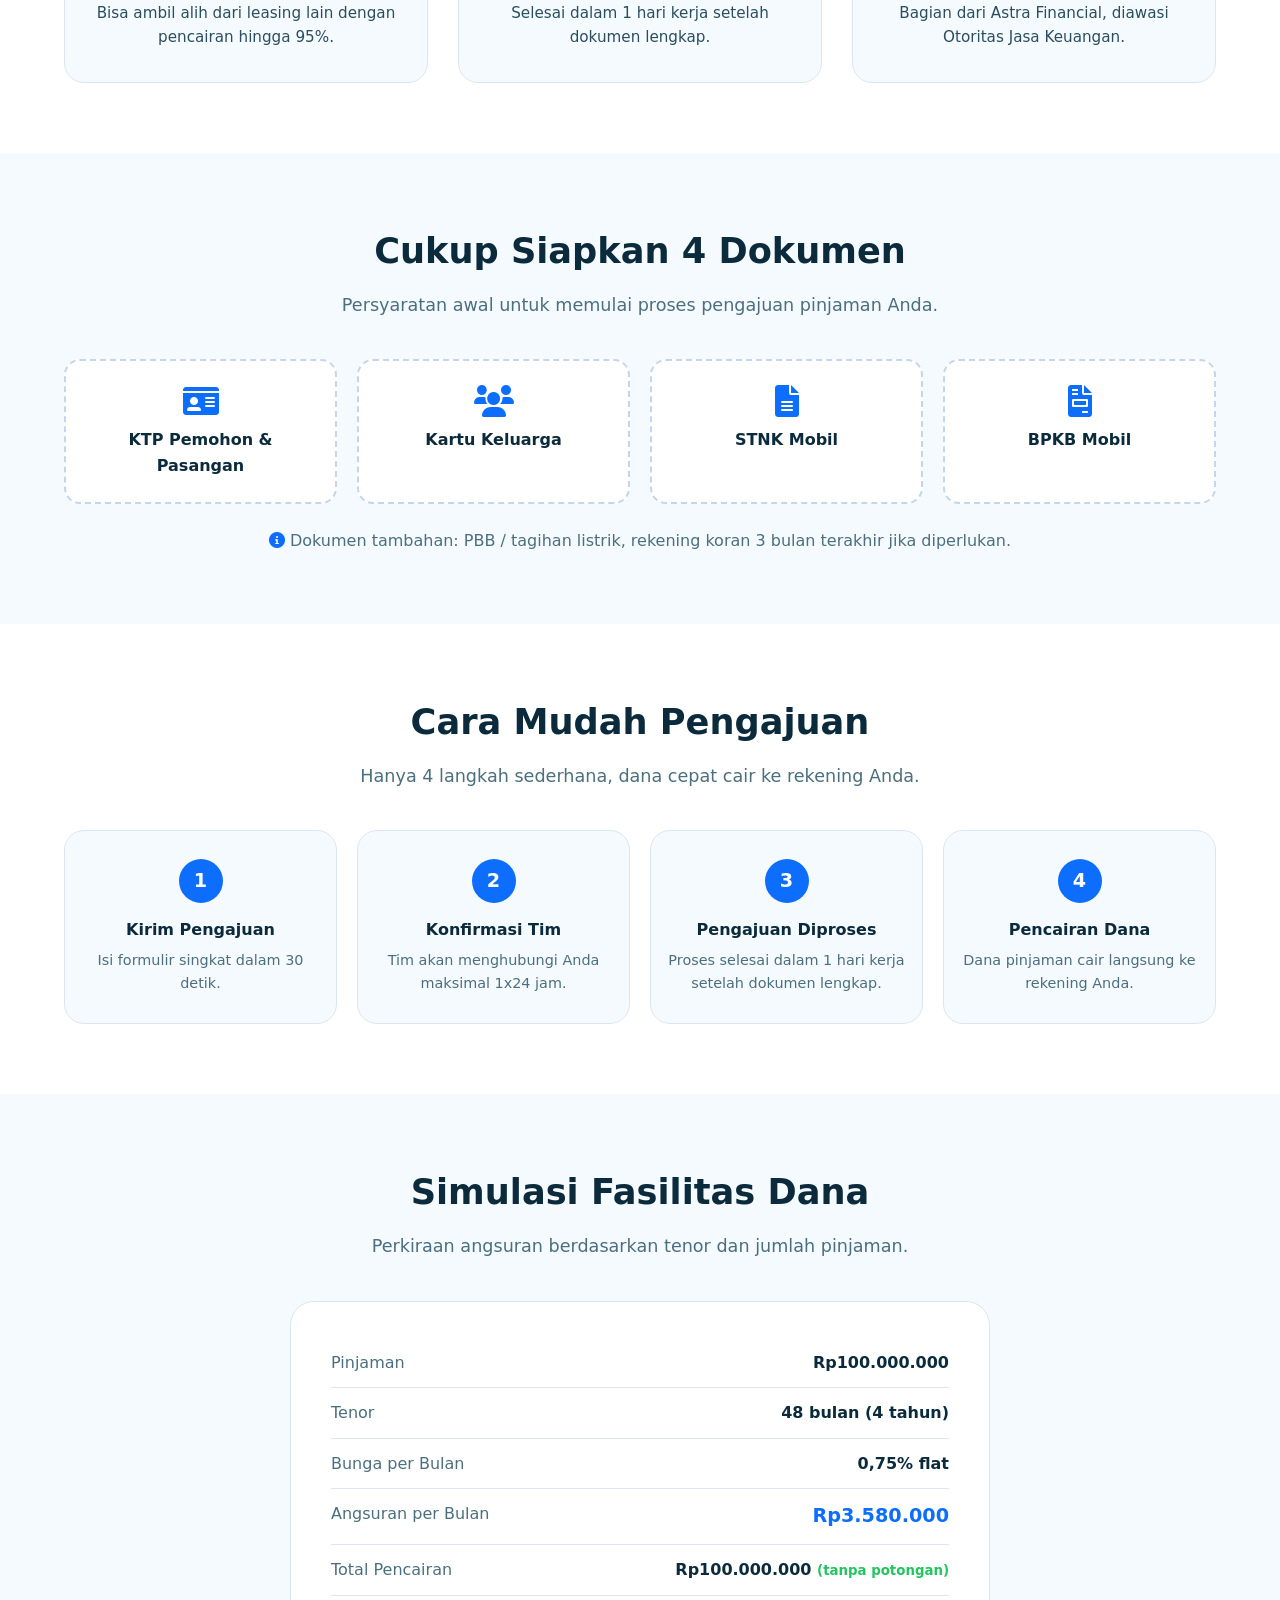
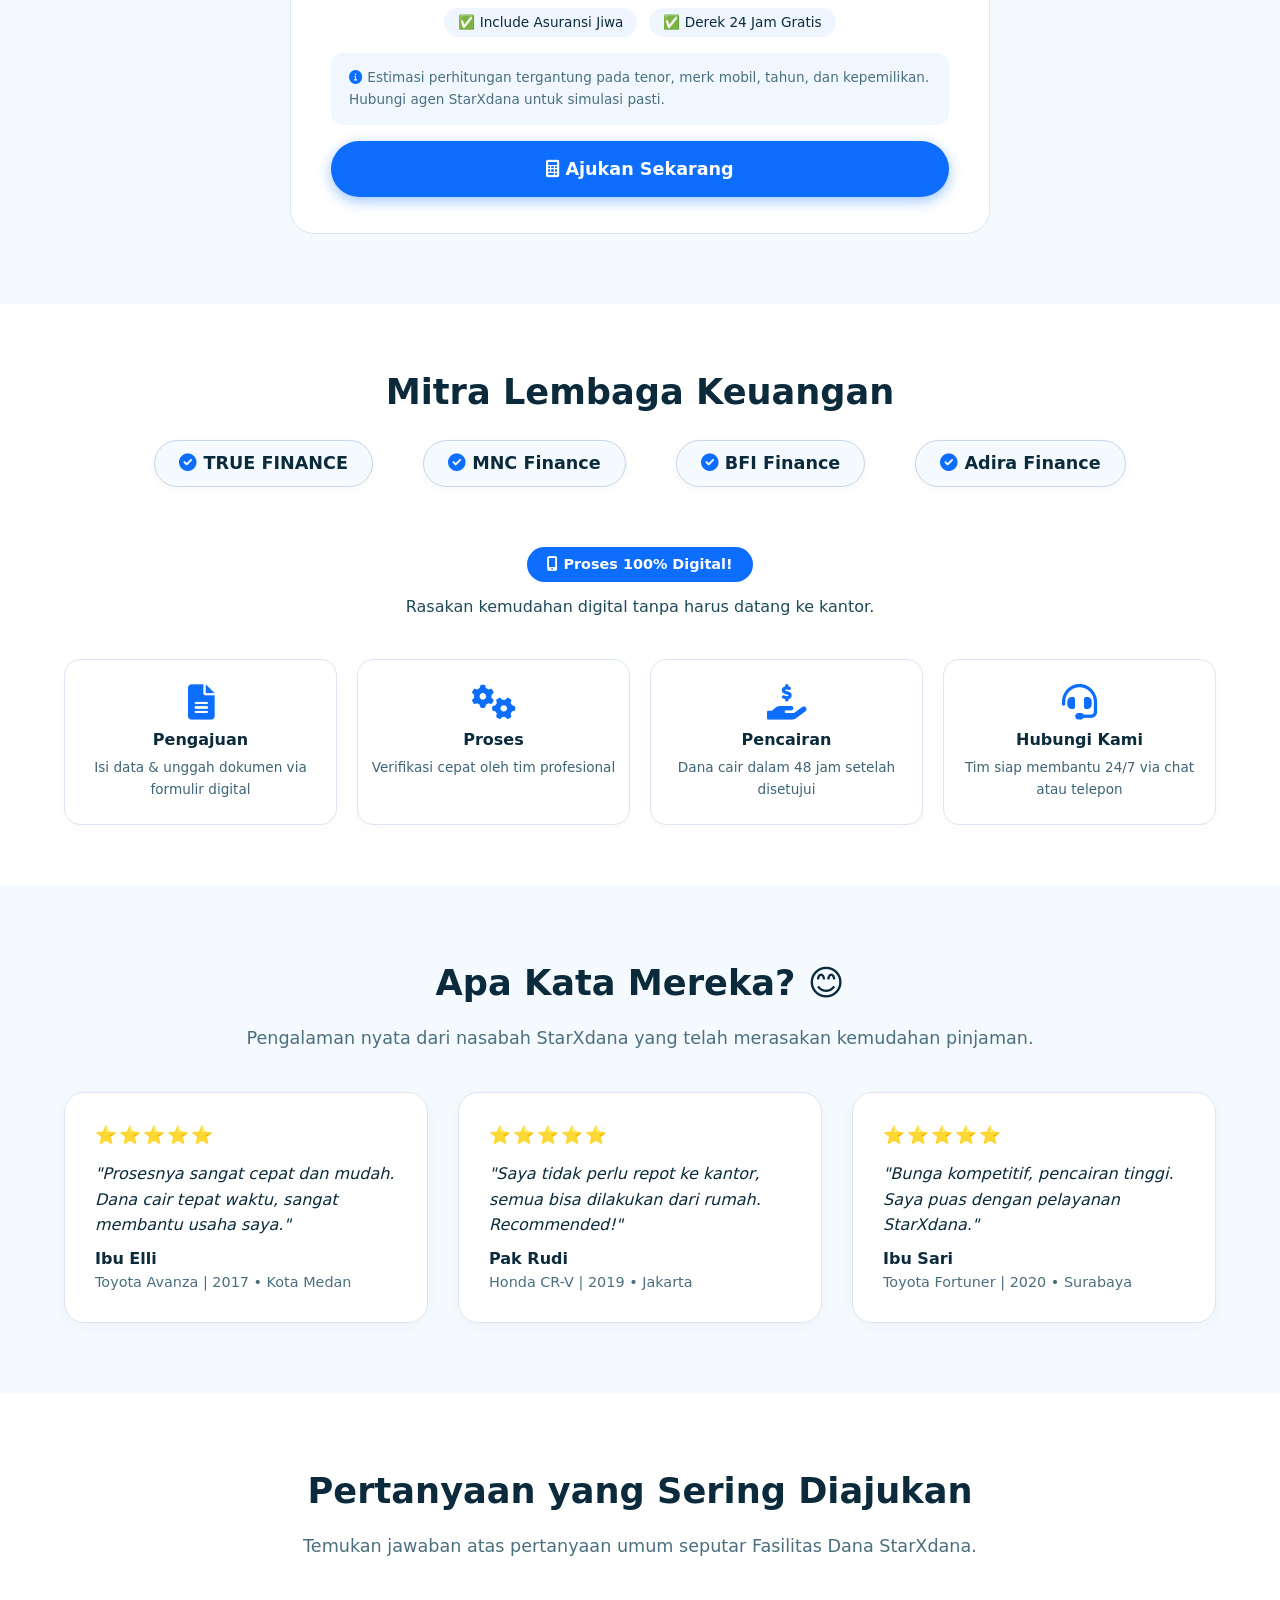
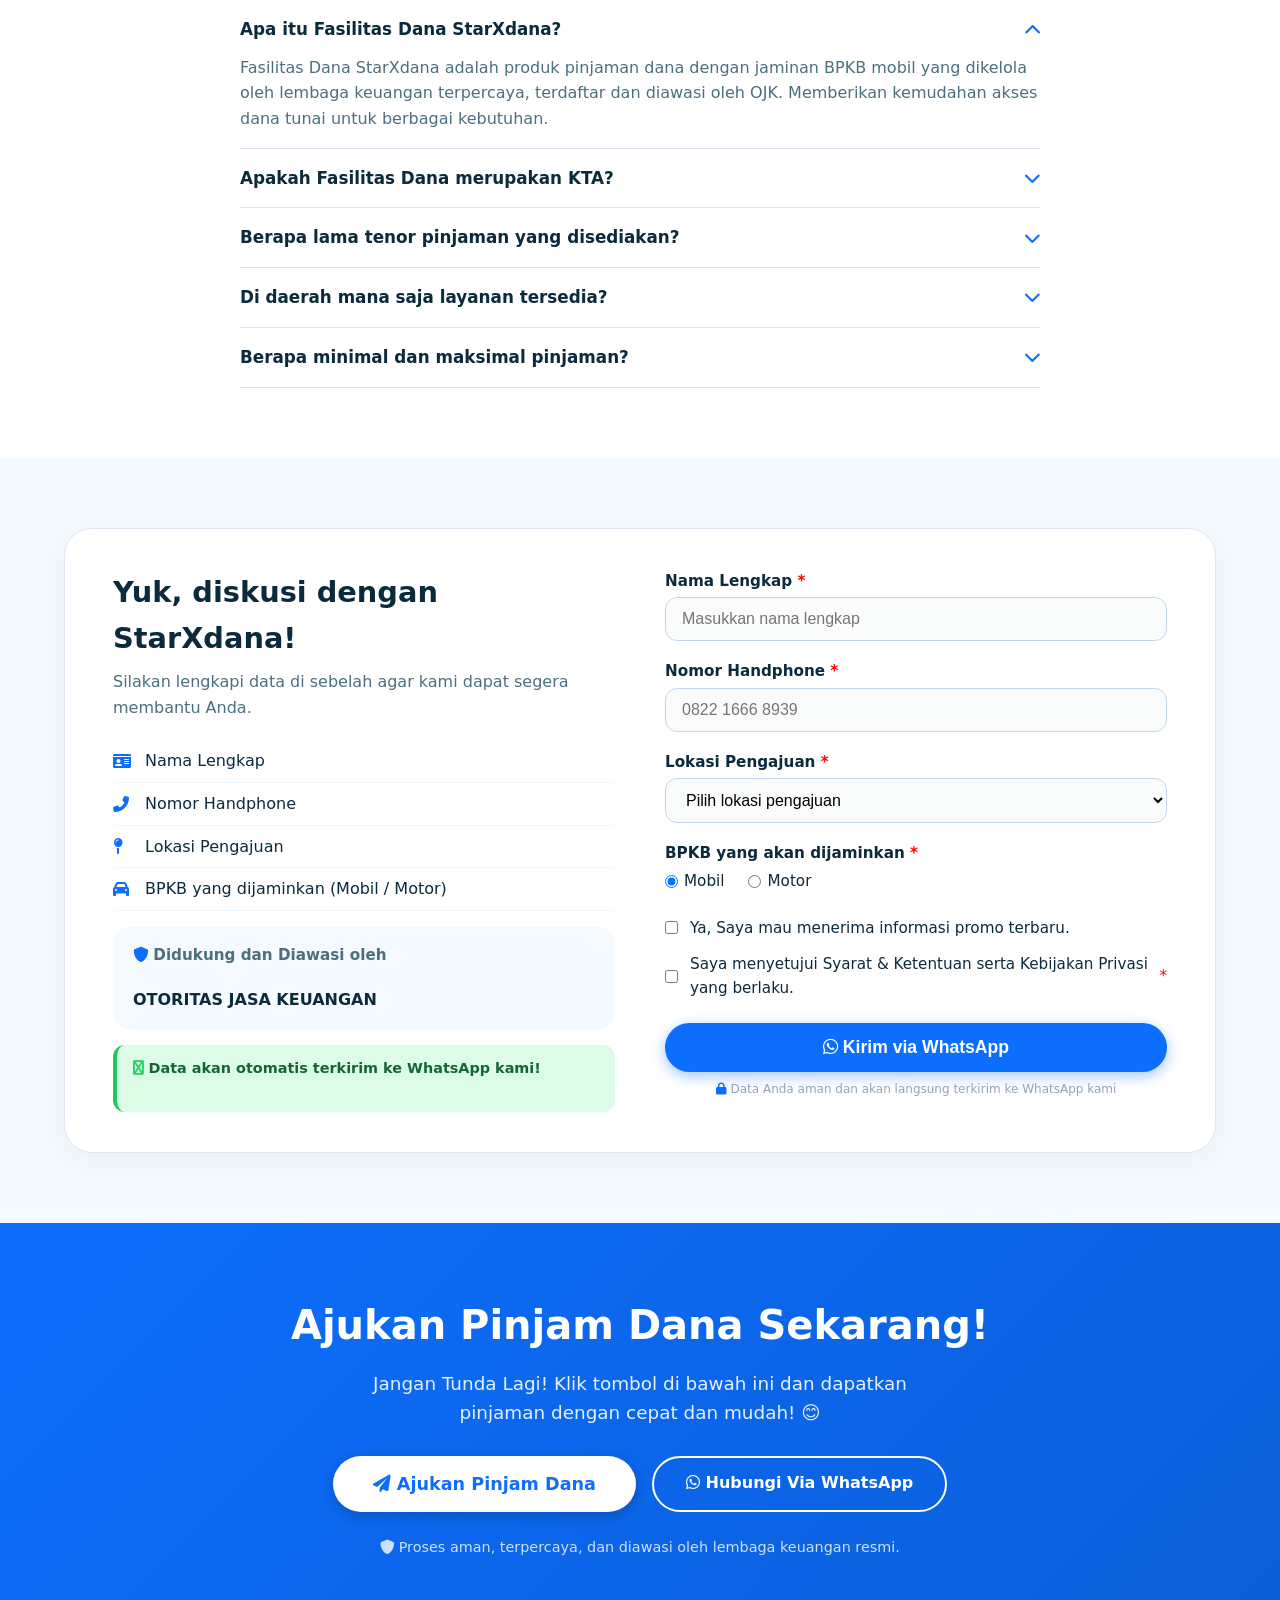
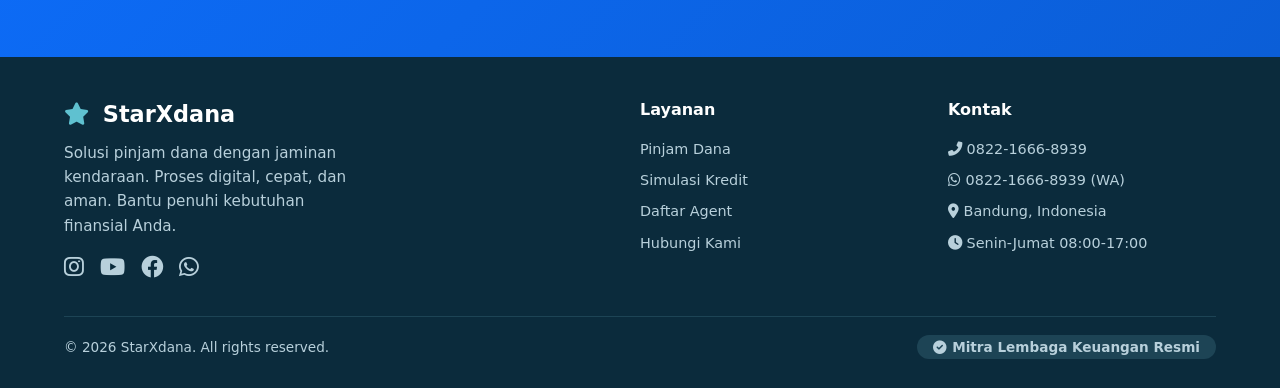
==== commit 8362406a: "Update index.html" ====
--- a/index.html
+++ b/index.html
@@ -52,7 +52,7 @@
     </div>
     <div class="hero-image">
       <div class="card-shadow">
-        <i class="fas fa-car car-icon"></i>
+        <img src="images/hero-mobil.jpg" alt="Pinjaman Jaminan Kendaraan" class="hero-car-image">
         <h3>💳 Pinjaman Cepat</h3>
         <div class="big-number">Rp 100 Juta</div>
         <div class="sub">Tenor fleksibel · Bunga kompetitif</div>
--- a/style.css
+++ b/style.css
@@ -256,7 +256,7 @@
   font-size: 0.9rem;
 }
 
-/* ----- STATS (dari SEVA) ----- */
+/* ----- STATS ----- */
 .stats {
   background: #fff;
   padding: 50px 0;
@@ -286,7 +286,7 @@
   font-weight: 500;
 }
 
-/* ----- KEUNGGULAN (gabungan) ----- */
+/* ----- KEUNGGULAN ----- */
 .benefits {
   padding: 70px 0;
   background: #fff;
@@ -338,7 +338,7 @@
   font-size: 0.95rem;
 }
 
-/* ----- DOKUMEN (dari SEVA) ----- */
+/* ----- DOKUMEN ----- */
 .documents {
   padding: 70px 0;
   background: #f5faff;
@@ -368,7 +368,7 @@
   border-color: #0d6efd;
 }
 
-/* ----- PROSES (gabungan) ----- */
+/* ----- PROSES ----- */
 .process {
   padding: 70px 0;
   background: #fff;
@@ -407,7 +407,7 @@
   font-size: 0.9rem;
 }
 
-/* ----- SIMULASI (dari SEVA) ----- */
+/* ----- SIMULASI ----- */
 .simulation {
   padding: 70px 0;
   background: #f5faff;
@@ -451,7 +451,7 @@
   border-radius: 12px;
 }
 
-/* ----- MITRA (dari TakTis) ----- */
+/* ----- MITRA ----- */
 .partners {
   padding: 60px 0;
   background: #fff;
@@ -550,7 +550,7 @@
   font-size: 0.9rem;
 }
 
-/* ----- FAQ (dari SEVA) ----- */
+/* ----- FAQ ----- */
 .faq {
   padding: 70px 0;
   background: #fff;
@@ -589,7 +589,7 @@
   transform: rotate(180deg);
 }
 
-/* ----- FORM (dari SEVA) ----- */
+/* ----- FORM ----- */
 .form-section {
   padding: 70px 0;
   background: #f5faff;
@@ -687,7 +687,35 @@
   width: 100%;
 }
 
-/* ----- CTA BESAR (dari TakTis) ----- */
+/* ----- LOADING SPINNER UNTUK FORM ----- */
+.btn-primary.loading {
+  opacity: 0.7;
+  pointer-events: none;
+  position: relative;
+  display: inline-flex;
+  align-items: center;
+  justify-content: center;
+  gap: 10px;
+}
+.btn-primary.loading::after {
+  content: '';
+  width: 20px;
+  height: 20px;
+  border: 3px solid #ffffff;
+  border-radius: 50%;
+  border-top-color: transparent;
+  animation: spin 0.8s linear infinite;
+  display: inline-block;
+  flex-shrink: 0;
+}
+.btn-primary.loading i {
+  display: none;
+}
+@keyframes spin {
+  to { transform: rotate(360deg); }
+}
+
+/* ----- CTA BESAR ----- */
 .cta-big {
   padding: 70px 0;
   background: linear-gradient(135deg, #0d6efd 0%, #0b5ed7 100%);
@@ -914,4 +942,4 @@
     bottom: 20px;
     right: 20px;
   }
-}+}
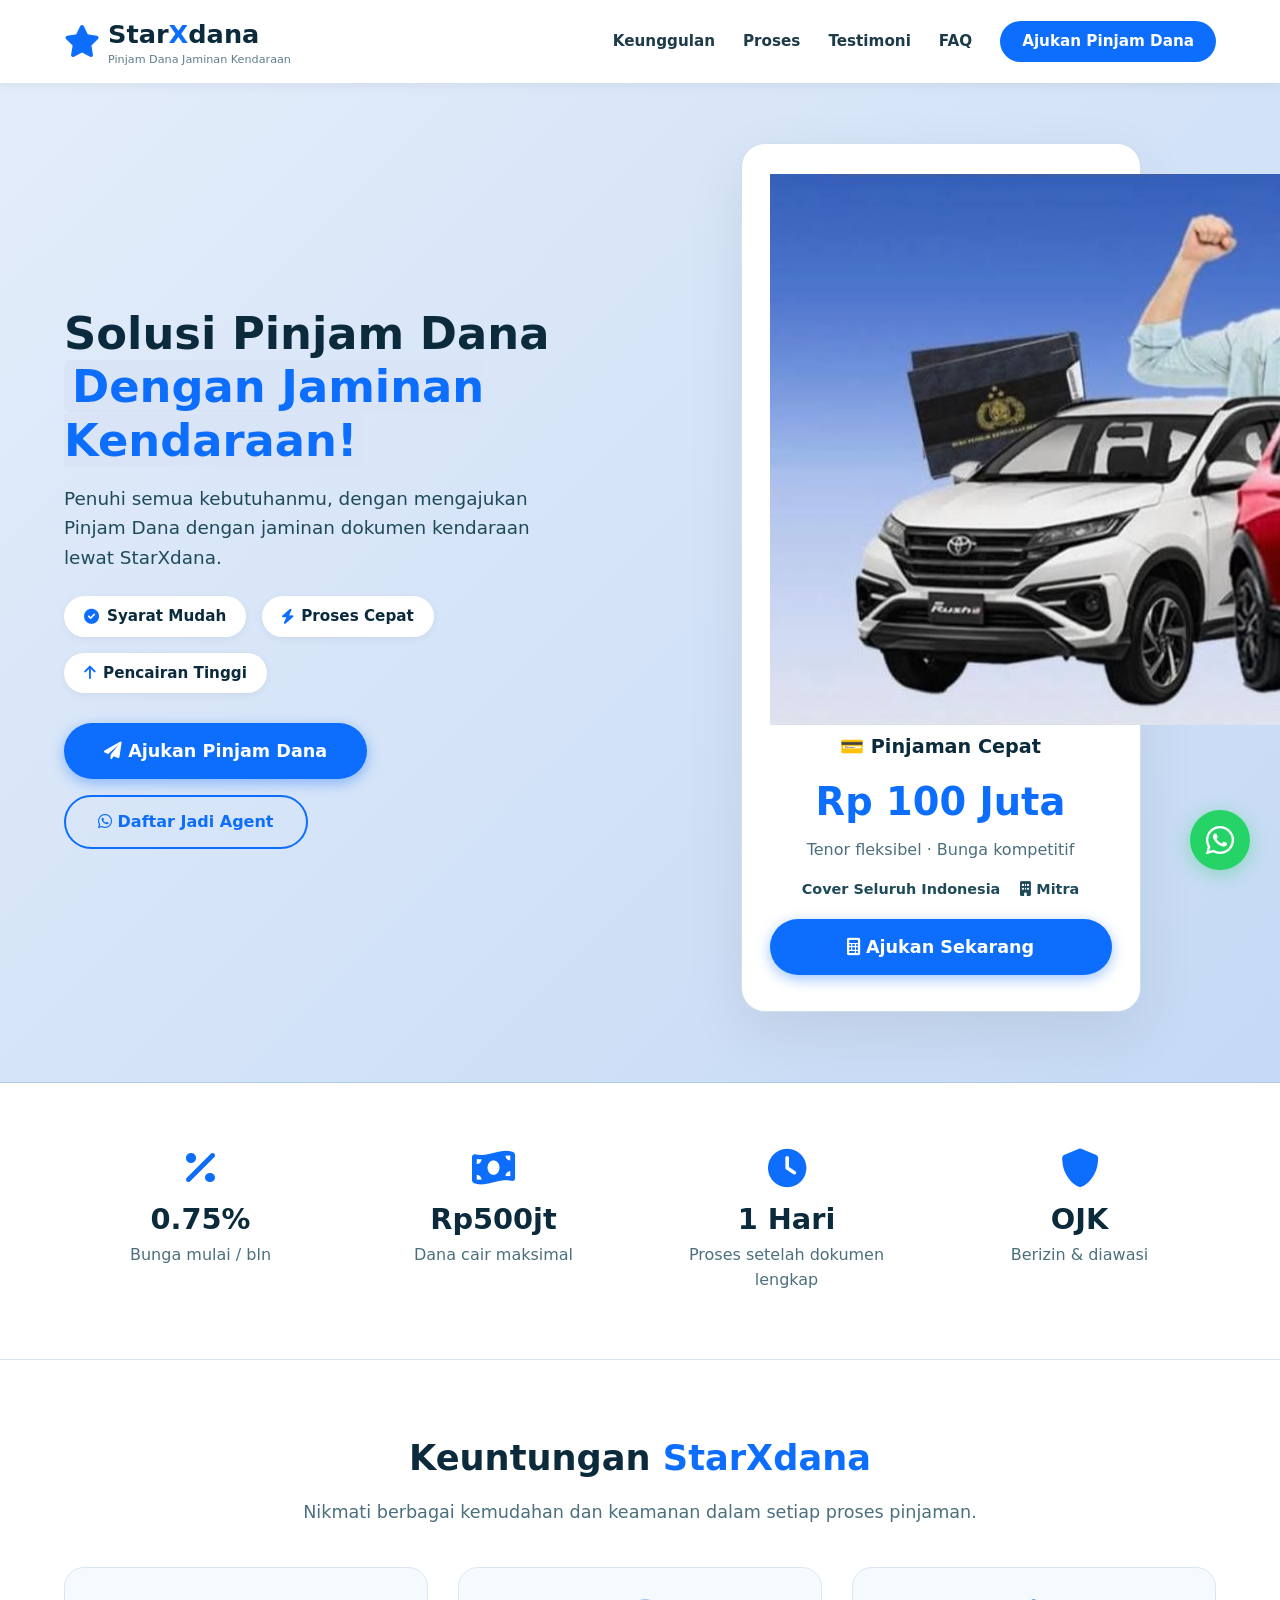
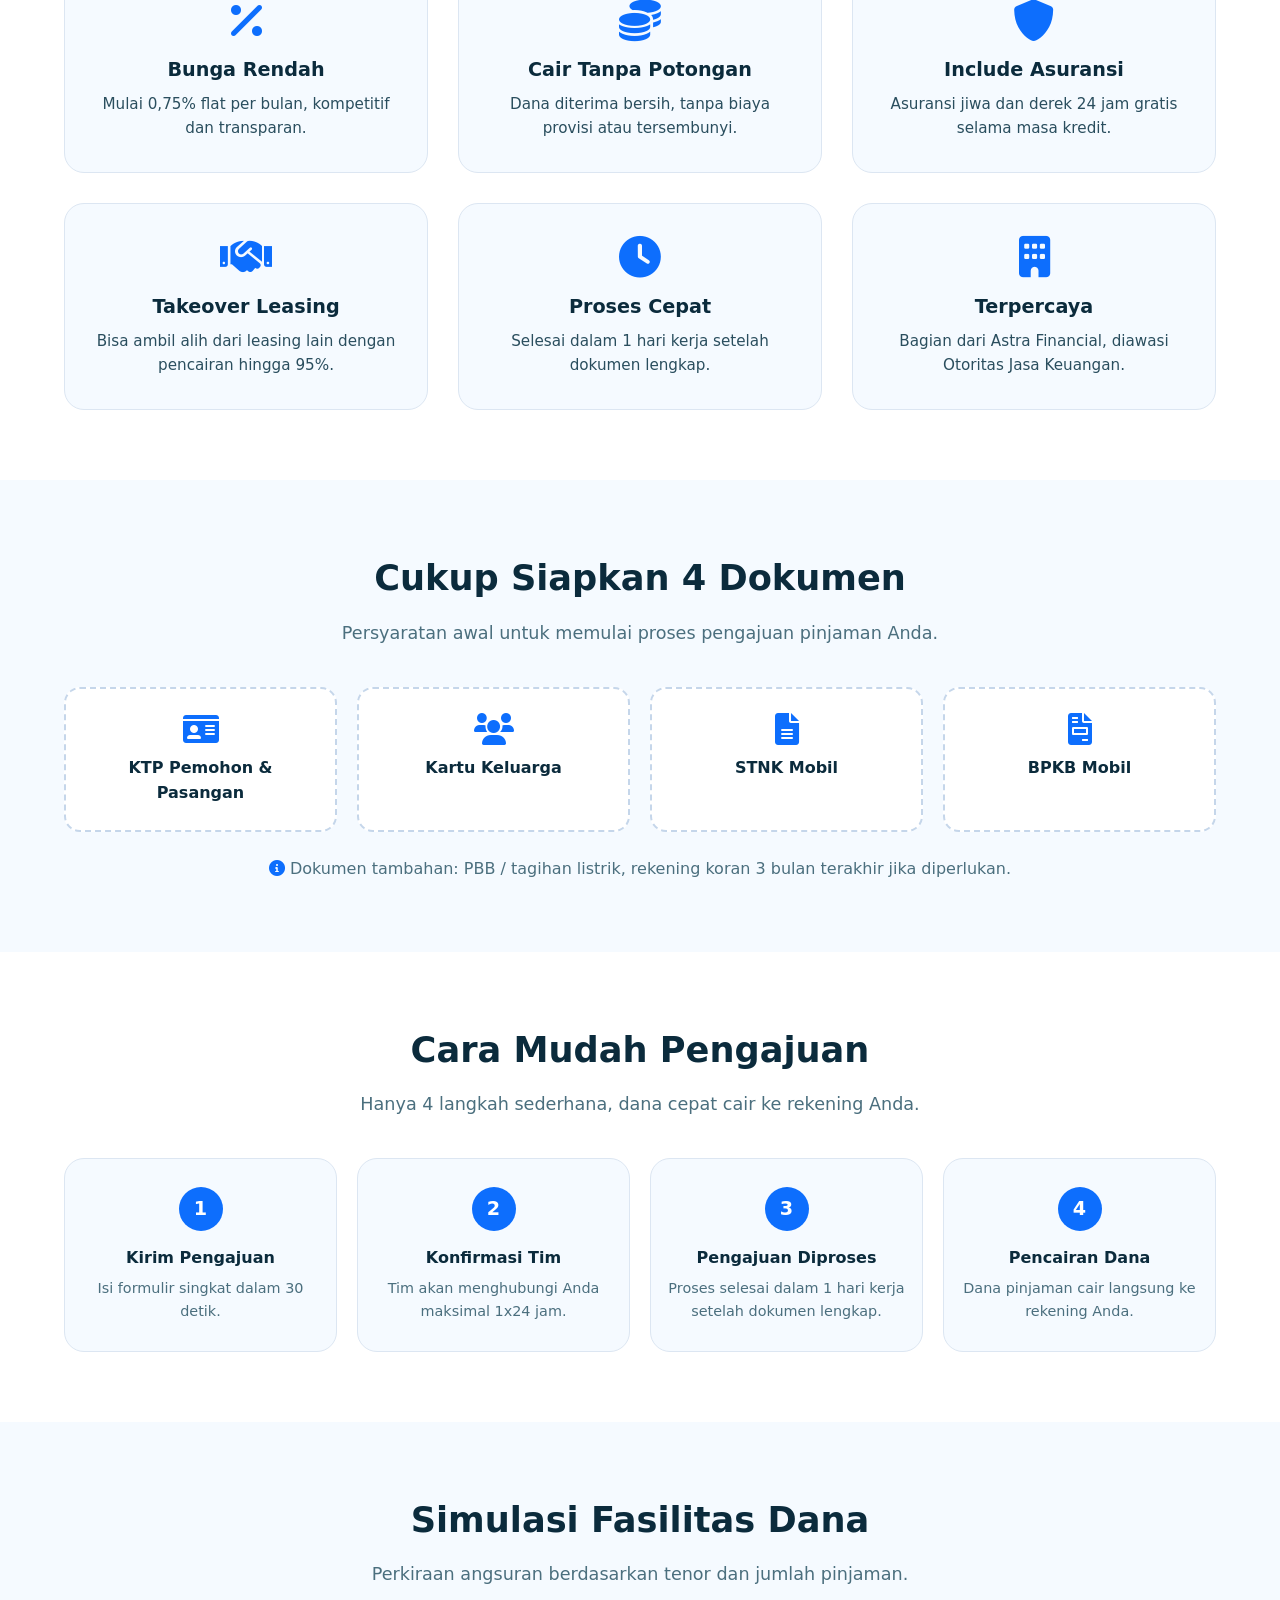
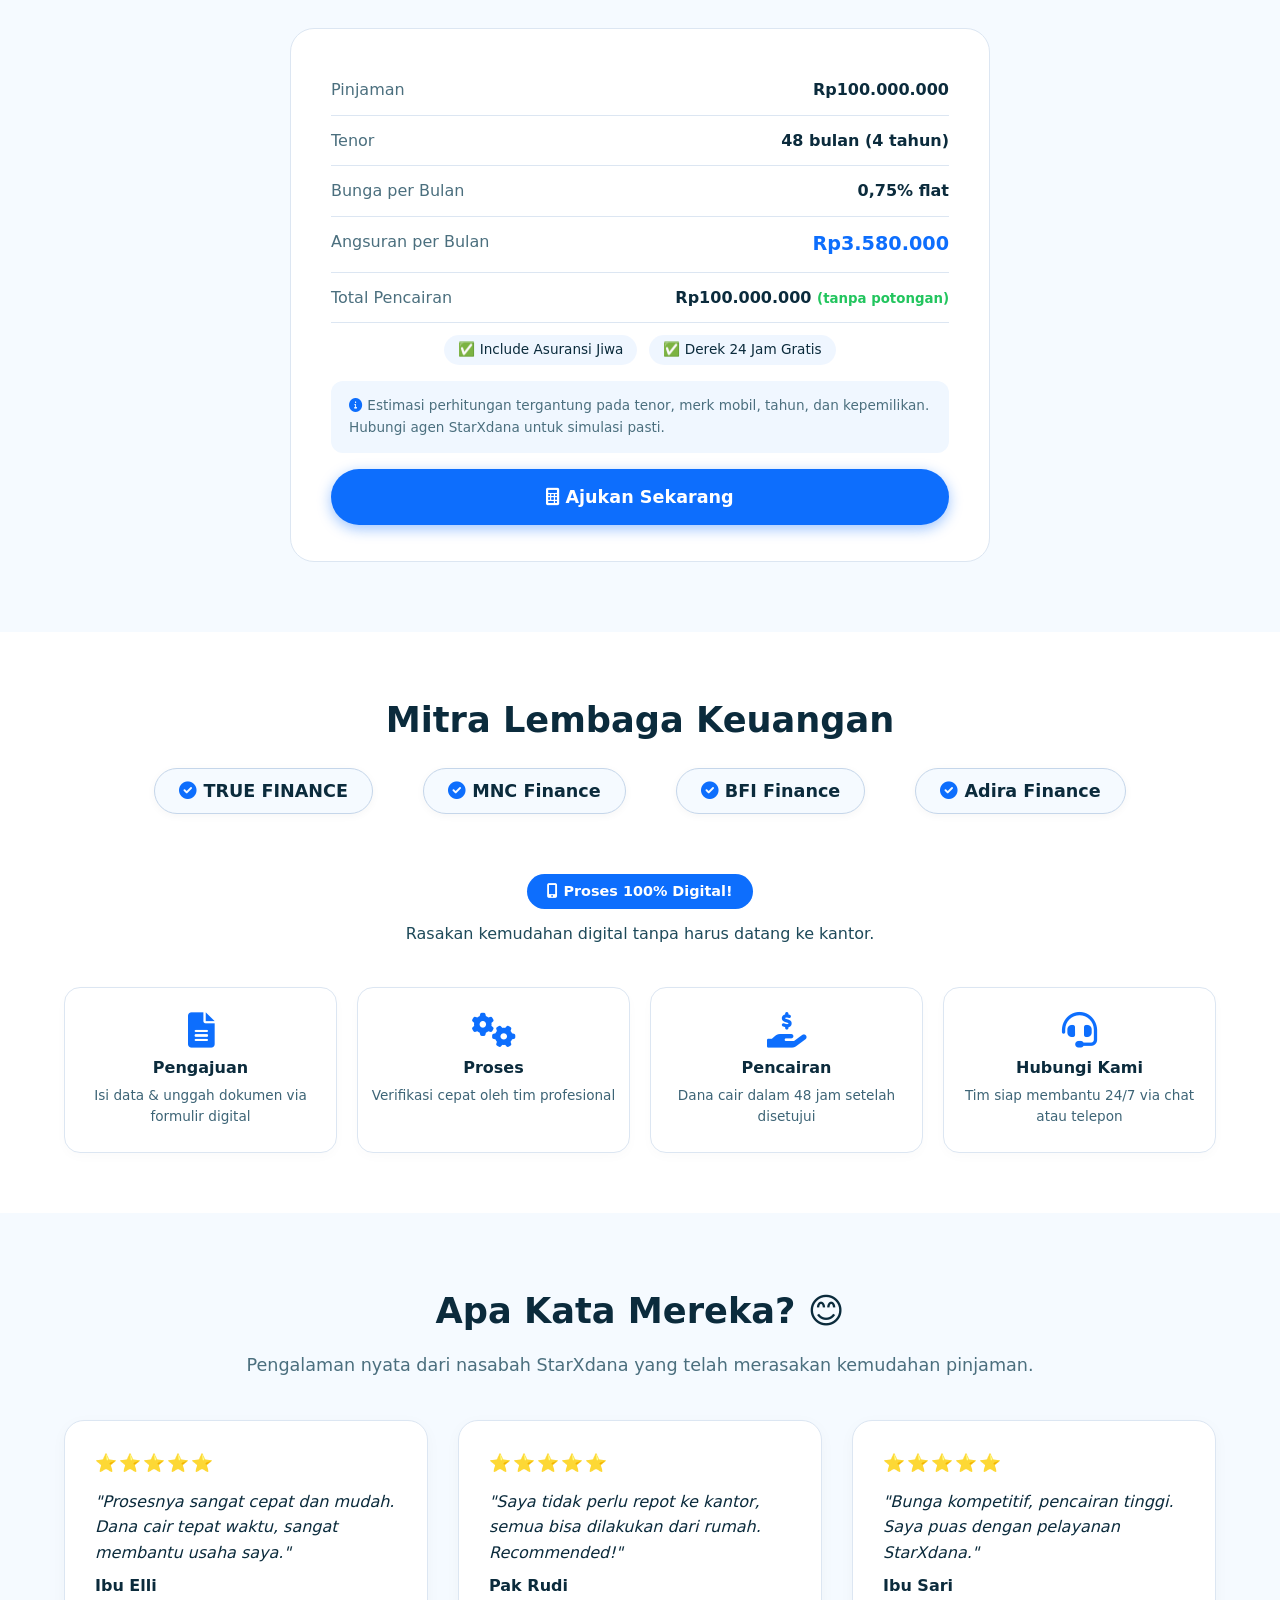
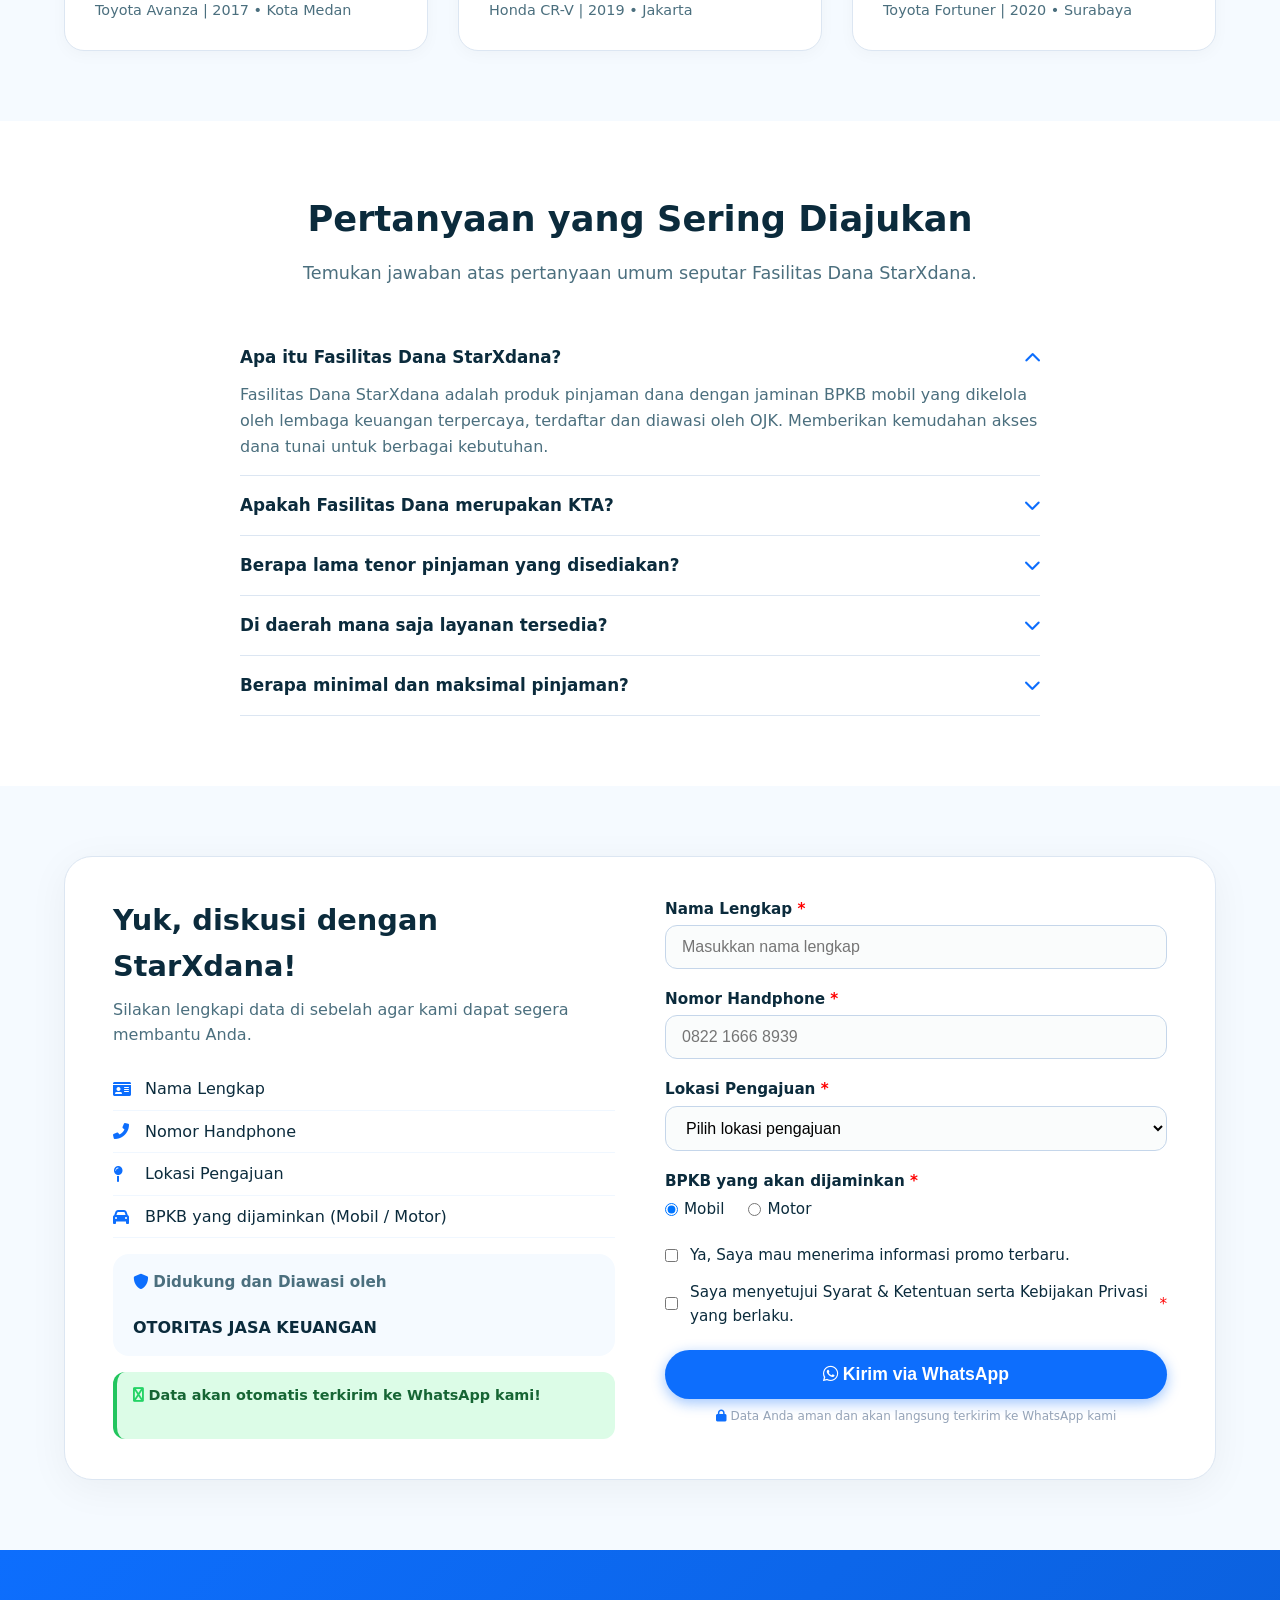
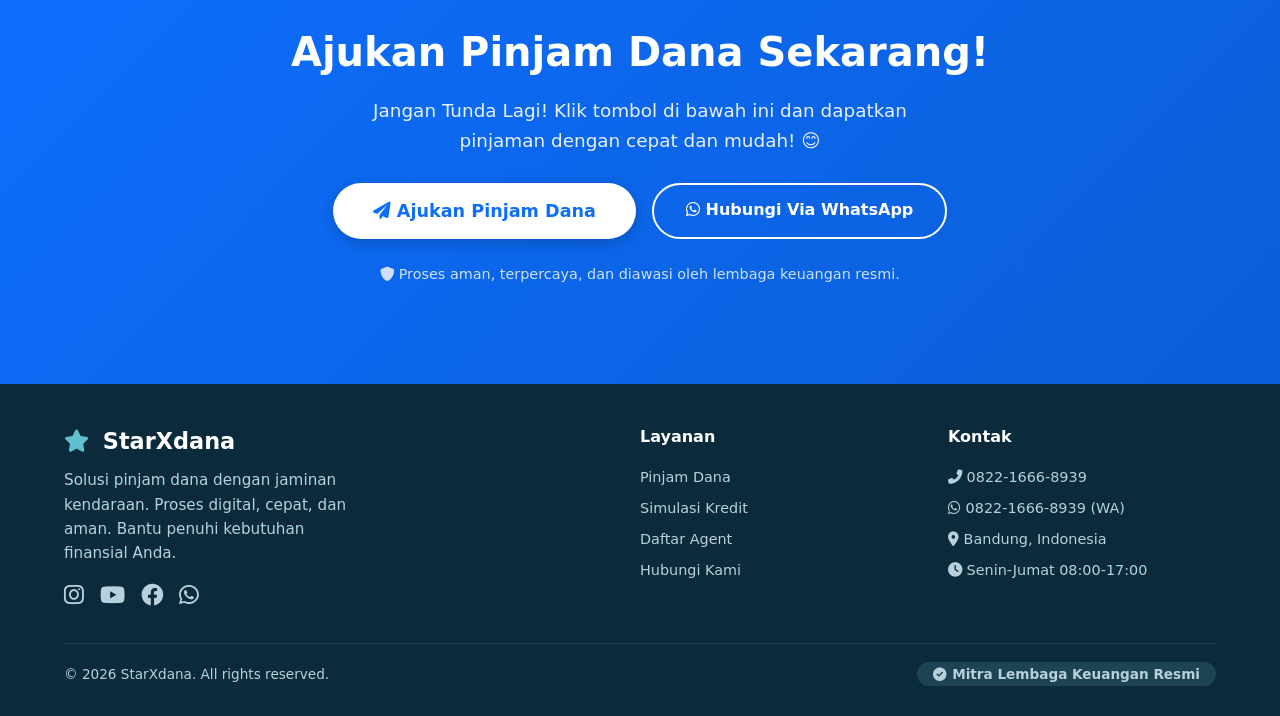
==== commit b65dc908: "Update index.html" ====
--- a/index.html
+++ b/index.html
@@ -52,7 +52,7 @@
     </div>
     <div class="hero-image">
       <div class="card-shadow">
-        <img src="images/hero-mobil.jpg" alt="Pinjaman Jaminan Kendaraan" class="hero-car-image">
+        <img src="hero-mobil.jpeg" alt="Pinjaman Jaminan Kendaraan" class="hero-car-image">
         <h3>💳 Pinjaman Cepat</h3>
         <div class="big-number">Rp 100 Juta</div>
         <div class="sub">Tenor fleksibel · Bunga kompetitif</div>
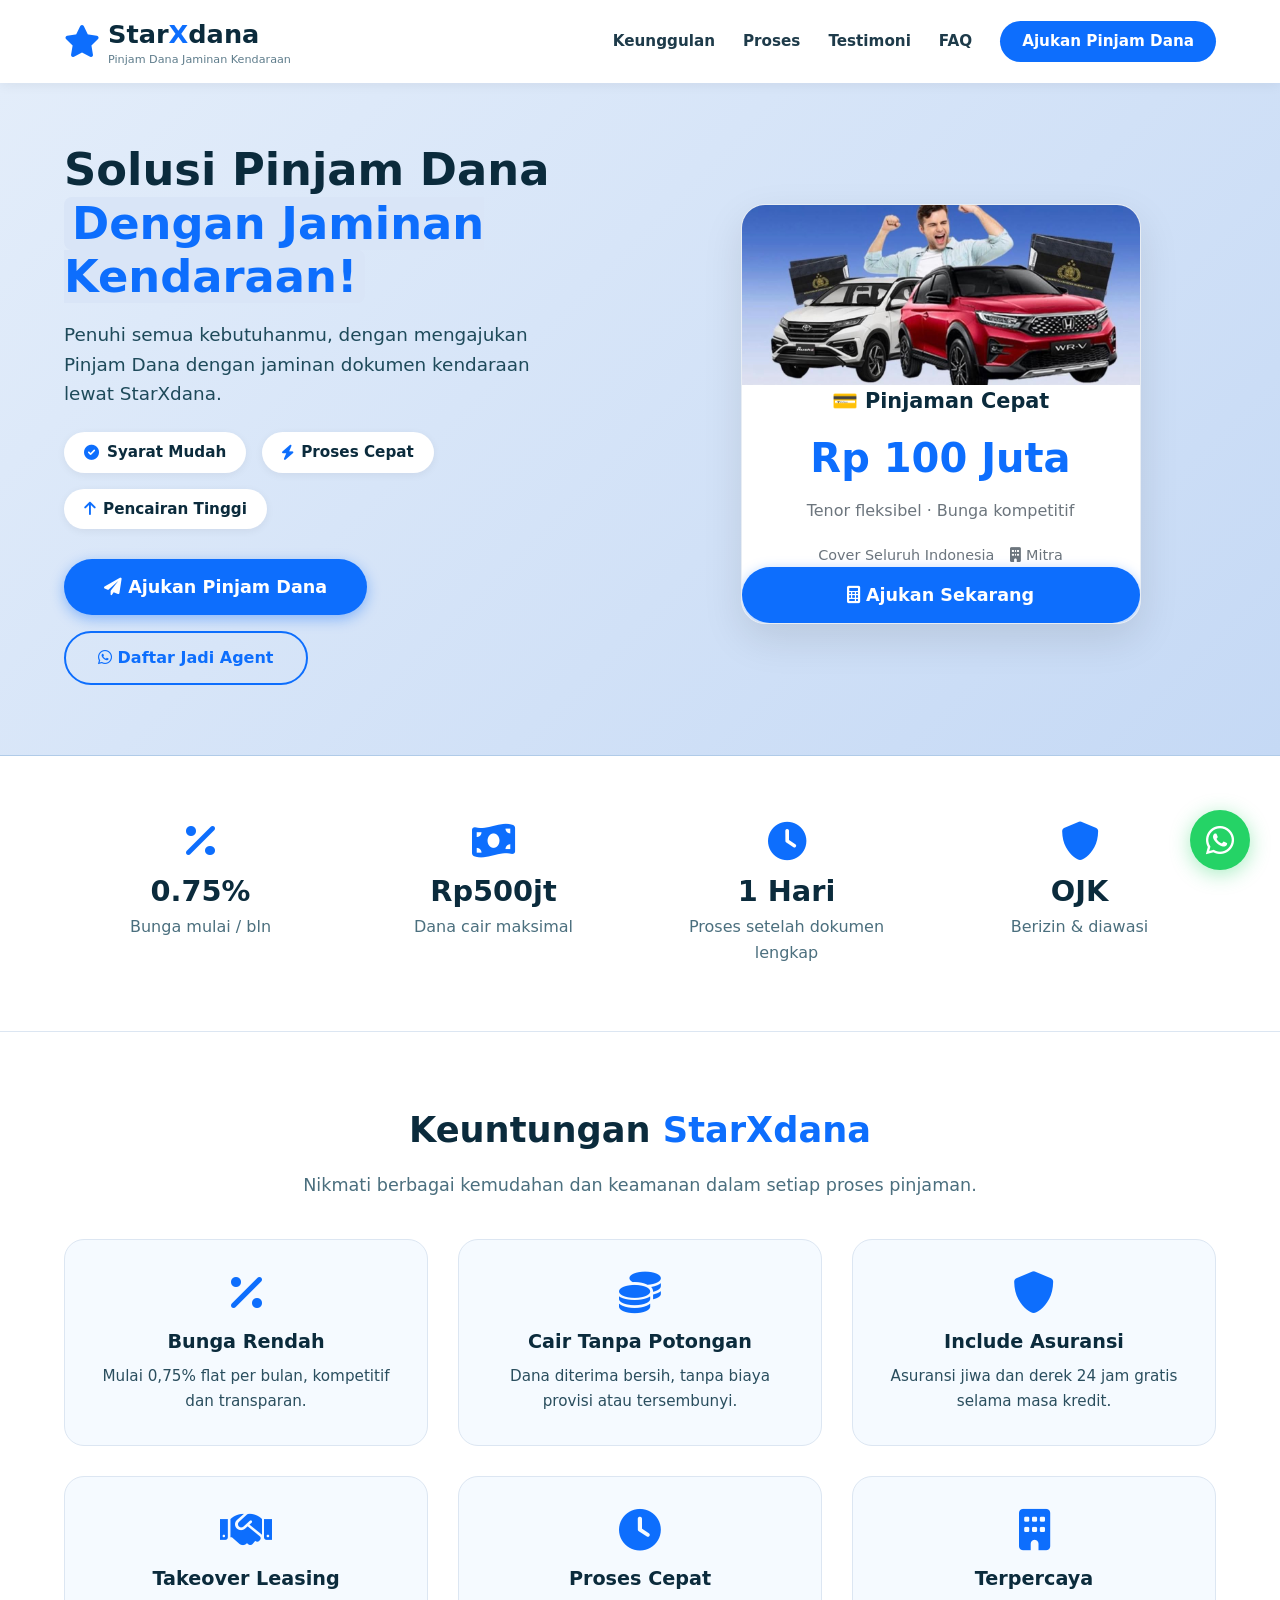
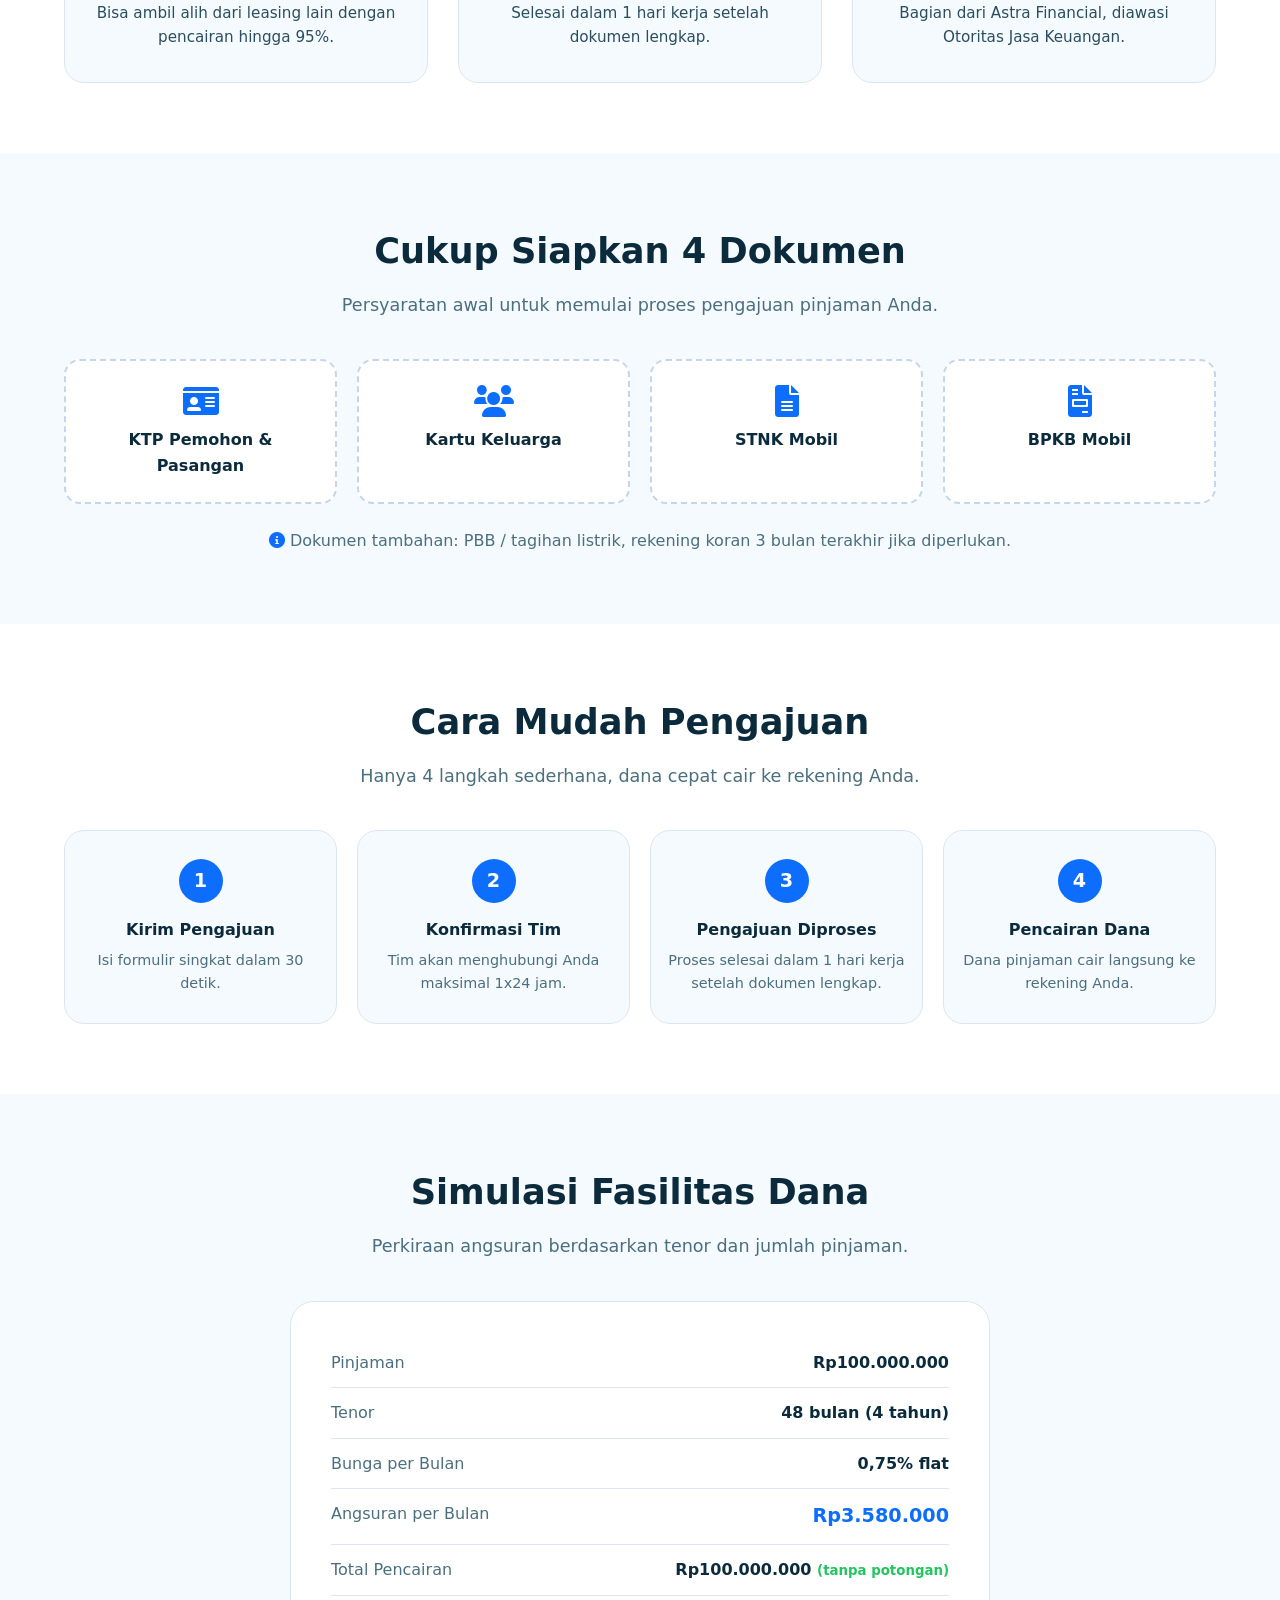
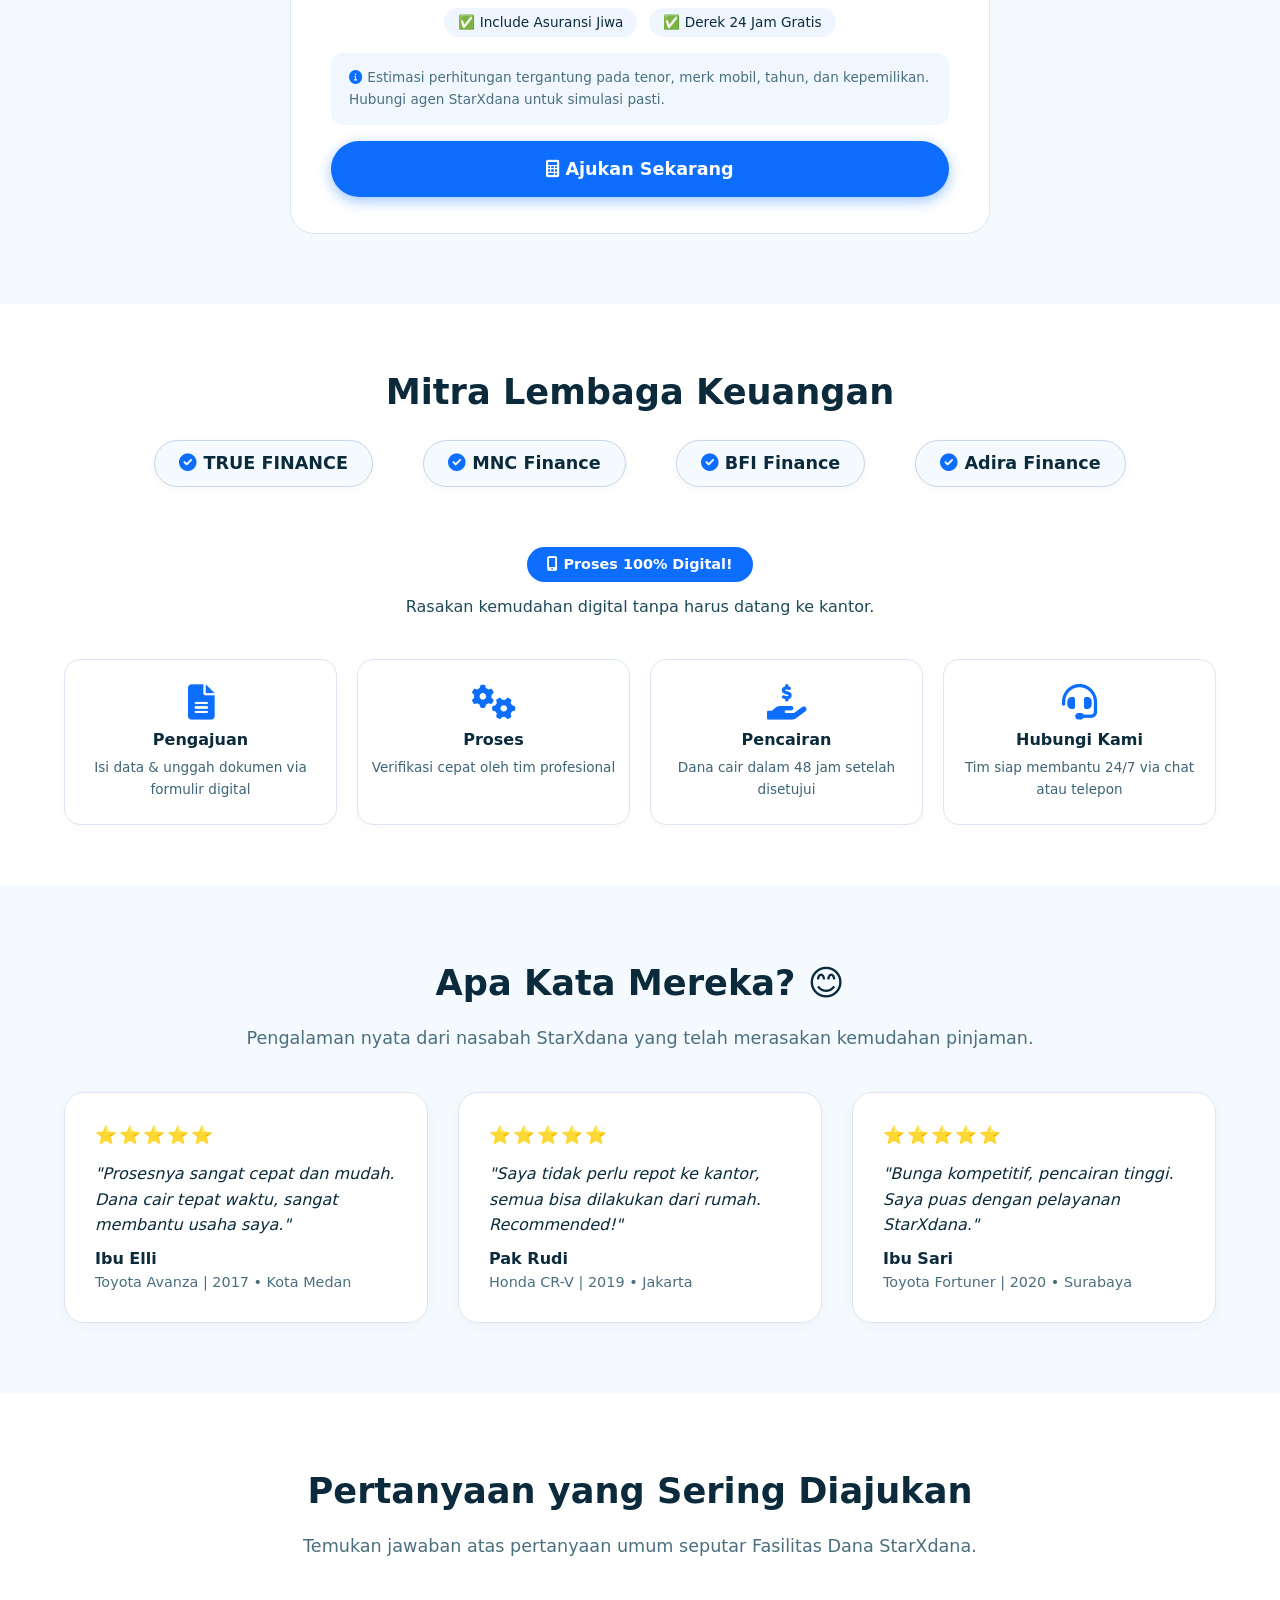
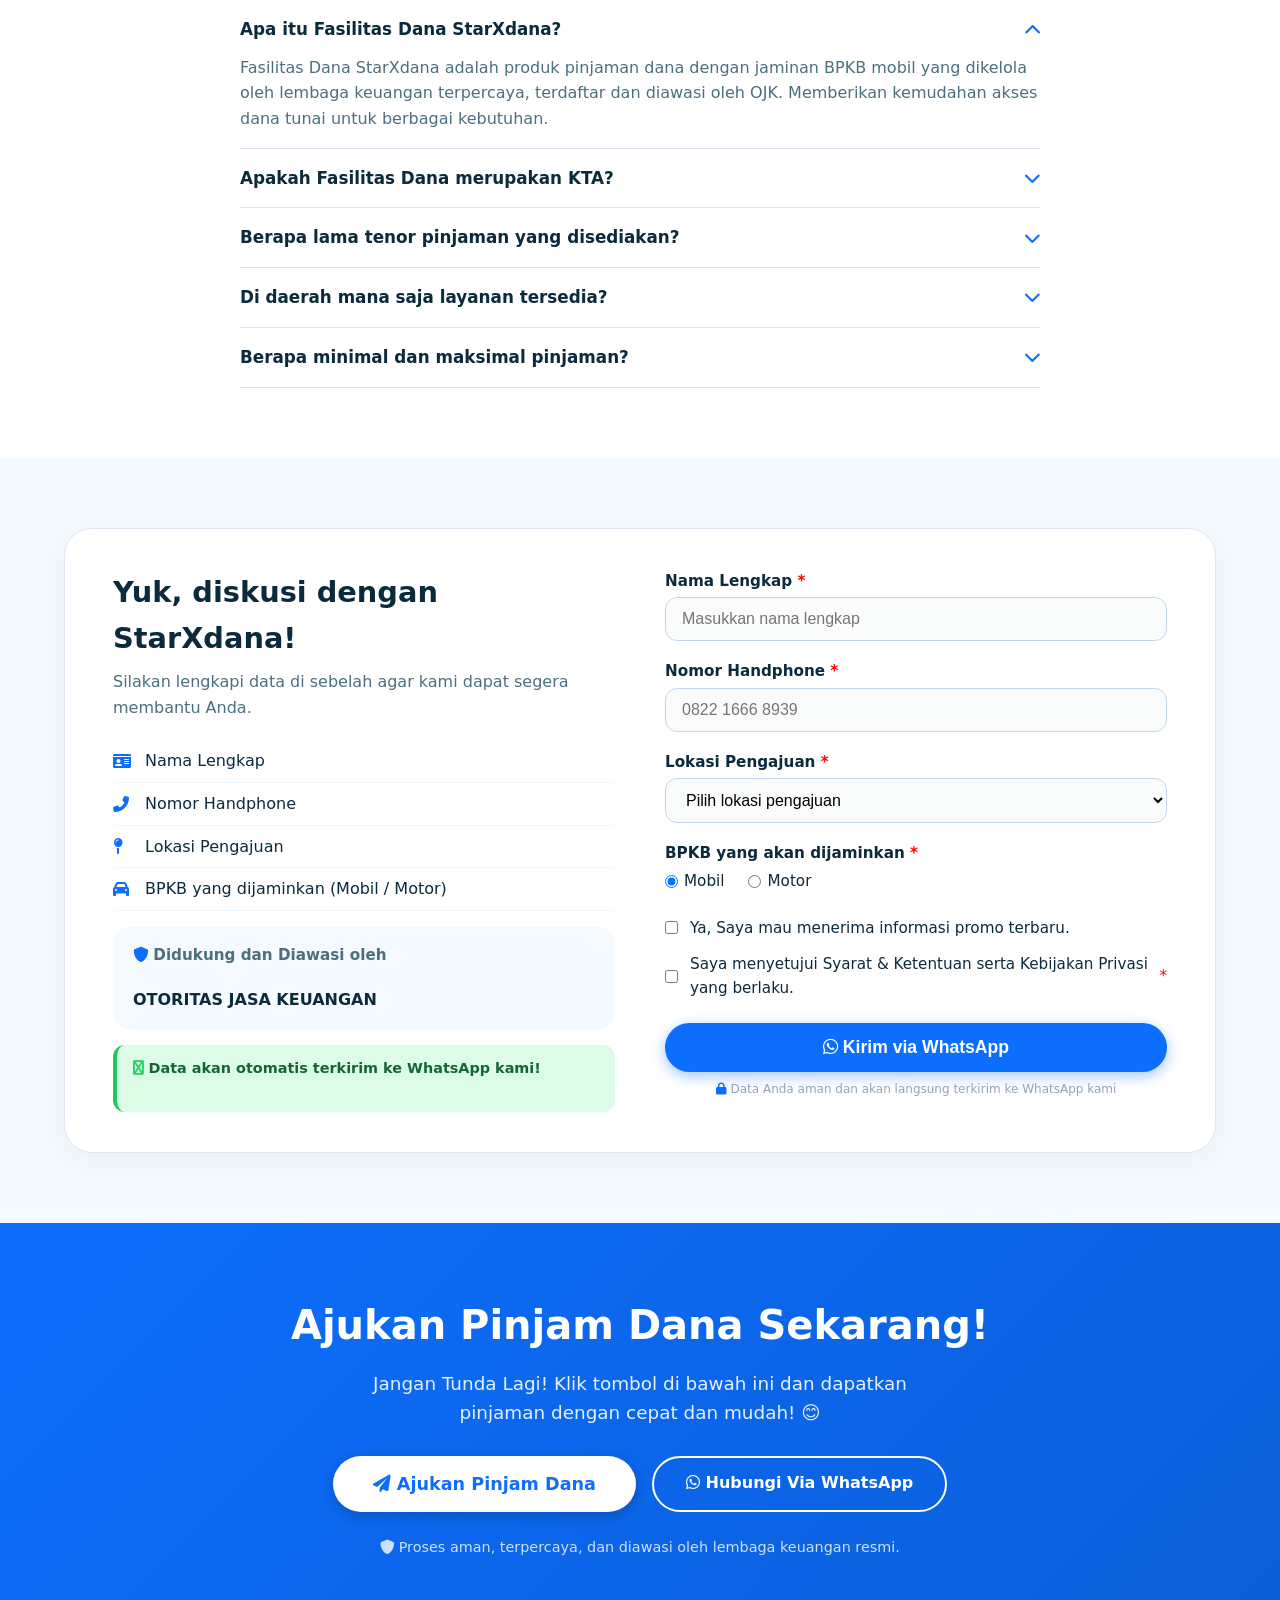
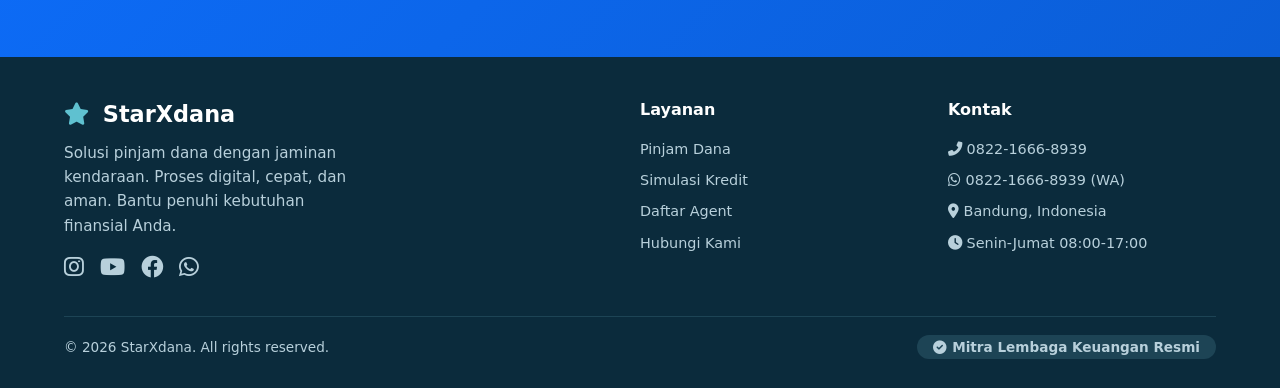
==== commit 54f38427: "Update index.html" ====
--- a/index.html
+++ b/index.html
@@ -1,13 +1,41 @@
 <!DOCTYPE html>
 <html lang="id">
 <head>
-  <meta charset="UTF-8" />
-  <meta name="viewport" content="width=device-width, initial-scale=1.0" />
-  <title>StarXdana - Pinjam Dana Jaminan Kendaraan</title>
-  <!-- Font Awesome 6 -->
-  <link rel="stylesheet" href="https://cdnjs.cloudflare.com/ajax/libs/font-awesome/6.0.0-beta3/css/all.min.css" />
-  <!-- CSS External -->
-  <link rel="stylesheet" href="style.css" />
+
+<meta charset="UTF-8">
+
+<meta name="viewport" content="width=device-width, initial-scale=1.0">
+
+<title>Pinjaman BPKB Mobil Cepat Cair | StarXdana</title>
+
+<meta name="description" content="Ajukan pinjaman dana dengan jaminan BPKB mobil dan motor. Proses cepat, bunga mulai 0,75%, pencairan hingga Rp500 juta.">
+
+<meta name="keywords" content="pinjaman BPKB mobil,pinjaman dana,gadai BPKB,pinjaman mobil">
+
+<meta name="author" content="StarXdana">
+
+<meta name="robots" content="index,follow">
+
+<link rel="canonical" href="https://star-xdana1.vercel.app/">
+
+<!-- Open Graph -->
+<meta property="og:title" content="Pinjaman BPKB Mobil Cepat Cair | StarXdana">
+<meta property="og:description" content="Pinjaman dana cepat cair seluruh Indonesia">
+<meta property="og:image" content="https://star-xdana1.vercel.app/hero-mobil.jpeg">
+<meta property="og:url" content="https://star-xdana1.vercel.app/">
+
+<!-- Twitter -->
+<meta name="twitter:card" content="summary_large_image">
+
+<link rel="preconnect" href="https://cdnjs.cloudflare.com">
+
+<link rel="icon" href="favicon.ico">
+
+<link rel="stylesheet" href="https://cdnjs.cloudflare.com/ajax/libs/font-awesome/6.0.0-beta3/css/all.min.css">
+
+<link rel="stylesheet" href="style.css">
+
+<link rel="manifest" href="manifest.json">
 </head>
 <body>
 
@@ -52,7 +80,14 @@
     </div>
     <div class="hero-image">
       <div class="card-shadow">
-        <img src="hero-mobil.jpeg" alt="Pinjaman Jaminan Kendaraan" class="hero-car-image">
+        <img
+src="hero-mobil.jpeg"
+alt="Pinjaman Dana Jaminan BPKB Mobil StarXdana"
+class="hero-car-image"
+loading="eager"
+fetchpriority="high"
+width="600"
+height="400">
         <h3>💳 Pinjaman Cepat</h3>
         <div class="big-number">Rp 100 Juta</div>
         <div class="sub">Tenor fleksibel · Bunga kompetitif</div>
@@ -385,6 +420,17 @@
   <i class="fab fa-whatsapp"></i>
 </a>
 
+<script type="application/ld+json">
+{
+"@context":"https://schema.org",
+"@type":"FinancialService",
+"name":"StarXdana",
+"url":"https://star-xdana1.vercel.app",
+"telephone":"+6282216668939",
+"serviceType":"Pinjaman BPKB Mobil",
+"areaServed":"Indonesia"
+}
+</script>
 <!-- ===== JAVASCRIPT EXTERNAL ===== -->
 <script src="script.js"></script>
 </body>
--- a/style.css
+++ b/style.css
@@ -201,6 +201,8 @@
   gap: 16px;
   margin-top: 30px;
 }
+
+/* ----- HERO IMAGE CARD (UPDATED) ----- */
 .hero-image {
   display: flex;
   justify-content: center;
@@ -208,52 +210,49 @@
 }
 .hero-image .card-shadow {
   background: #fff;
-  padding: 30px 28px 36px;
-  border-radius: 24px;
-  box-shadow: 0 20px 60px rgba(0, 0, 0, 0.08);
   width: 100%;
   max-width: 400px;
-  border: 1px solid #d0dfef;
+  border-radius: 24px;
+  overflow: hidden;
+  box-shadow: 0 15px 40px rgba(0, 0, 0, 0.10);
+  border: 1px solid #e8edf3;
+  padding: 0;
   text-align: center;
 }
-.hero-image .card-shadow .car-icon {
-  font-size: 5rem;
-  color: #0d6efd;
-  background: #e3edfa;
-  width: 100px;
-  height: 100px;
-  line-height: 100px;
-  border-radius: 50%;
-  margin: 0 auto 12px;
-  display: inline-block;
+.hero-car-image {
+  width: 100%;
+  height: 180px;
+  object-fit: cover;
+  display: block;
+}
+.hero-image .card-content {
+  padding: 18px 20px 22px;
 }
 .hero-image .card-shadow h3 {
-  color: #0b2b3c;
-  font-size: 1.2rem;
   margin-bottom: 8px;
+  font-size: 1.3rem;
+  color: #0b2b3c;
 }
 .hero-image .card-shadow .big-number {
-  font-size: 2.4rem;
+  font-size: 2.5rem;
   font-weight: 800;
   color: #0d6efd;
 }
 .hero-image .card-shadow .sub {
-  color: #4b6f7e;
-  margin-top: 4px;
+  margin: 8px 0 20px;
+  color: #6c757d;
 }
 .hero-image .card-shadow .btn-primary {
   width: 100%;
+}
+.hero-image .partner-logos {
   margin-top: 18px;
-  padding: 14px;
-}
-.hero-image .card-shadow .partner-logos {
-  margin-top: 16px;
   display: flex;
   justify-content: center;
-  gap: 20px;
-  font-weight: 600;
-  color: #1e4a5a;
-  font-size: 0.9rem;
+  gap: 16px;
+  flex-wrap: wrap;
+  font-size: .9rem;
+  color: #6c757d;
 }
 
 /* ----- STATS ----- */
@@ -920,7 +919,13 @@
 }
 @media (max-width: 480px) {
   .hero-image .card-shadow {
-    padding: 20px 16px 28px;
+    padding: 0;
+  }
+  .hero-image .card-content {
+    padding: 16px;
+  }
+  .hero-car-image {
+    height: 150px;
   }
   .hero-image .card-shadow .big-number {
     font-size: 1.8rem;
